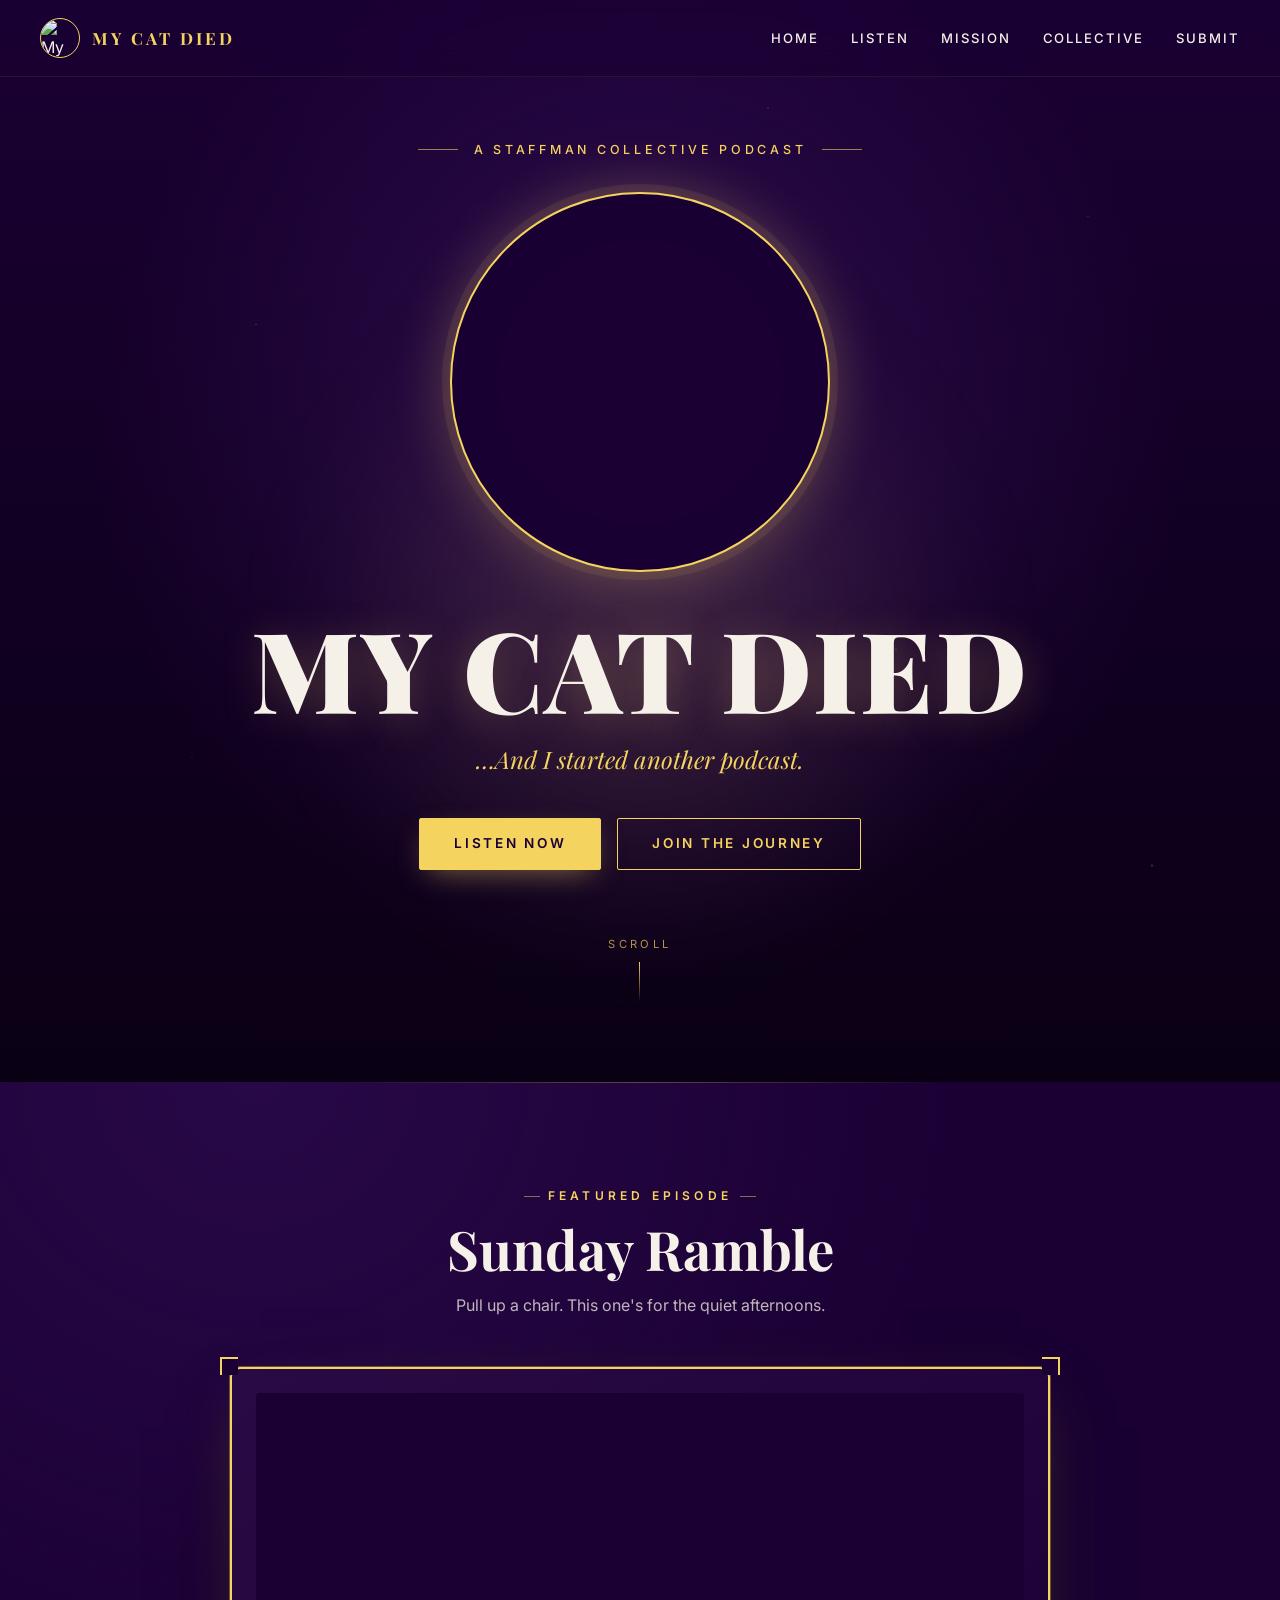
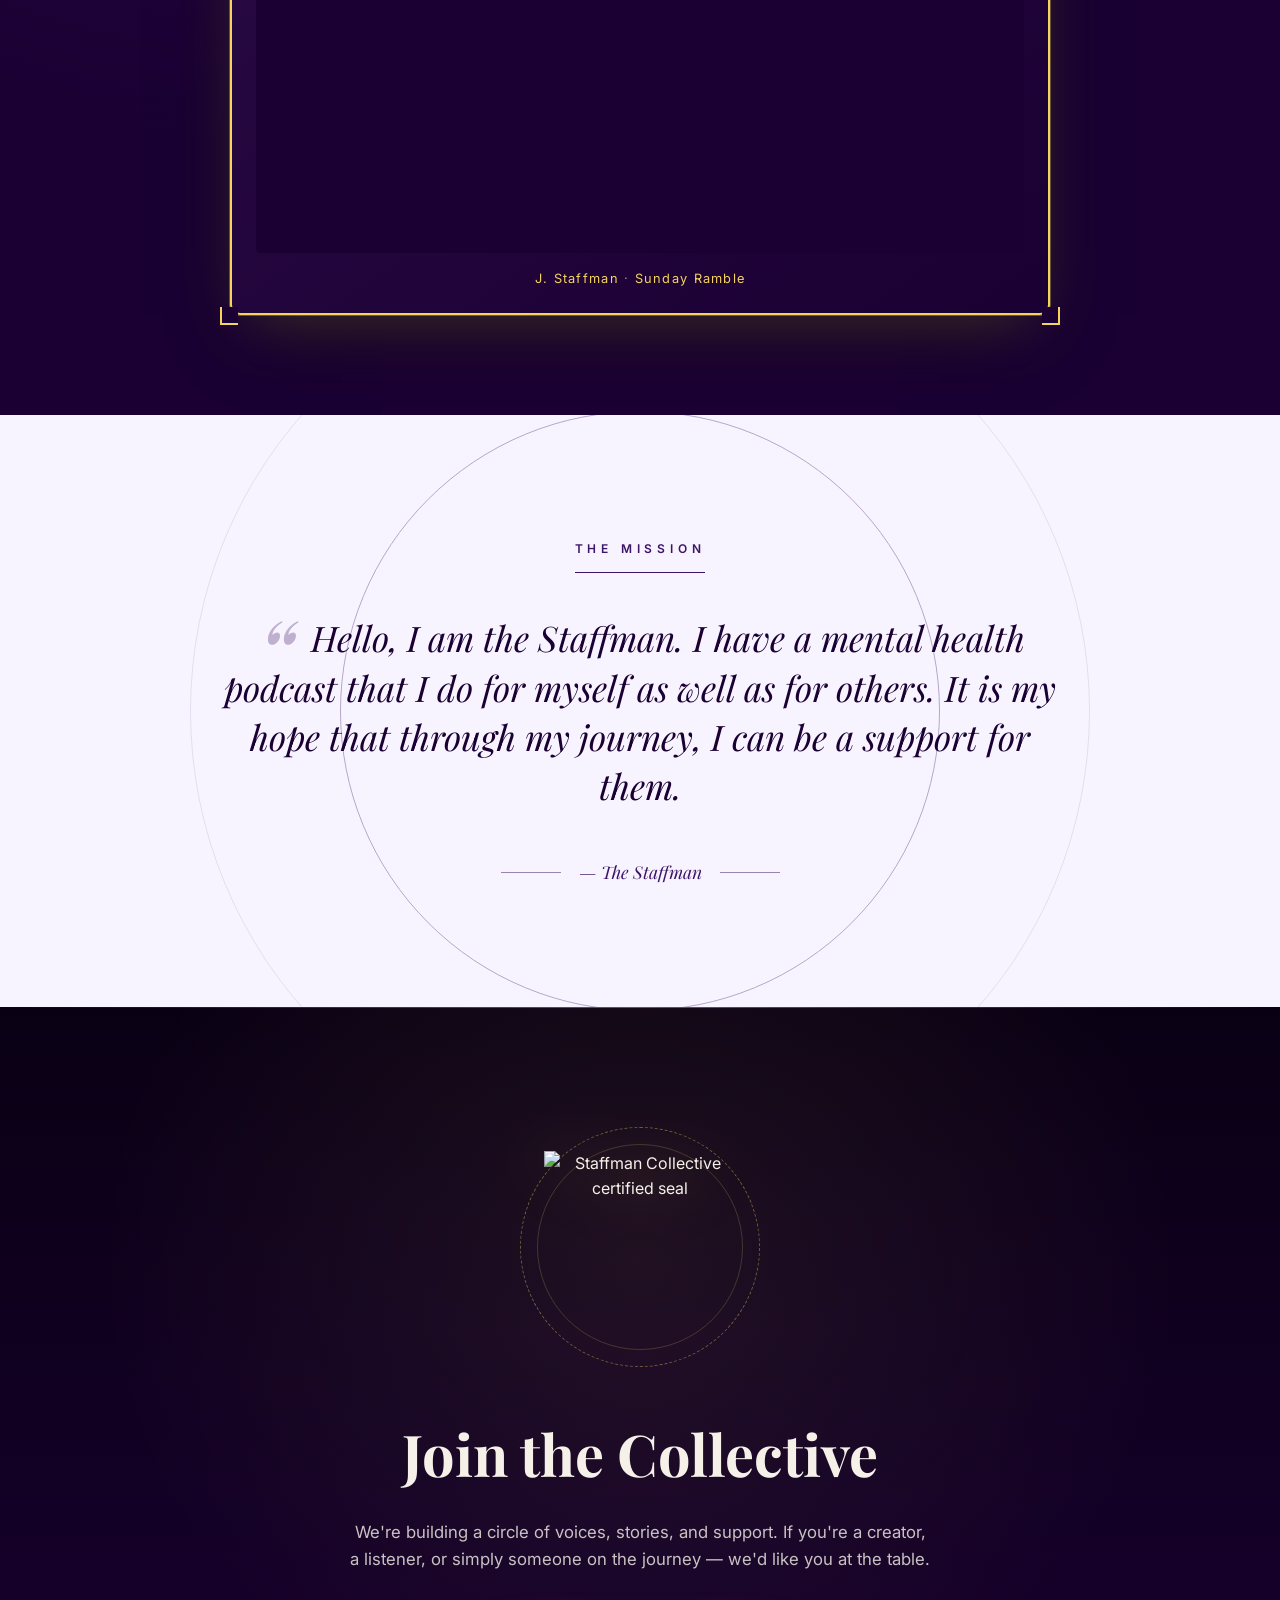
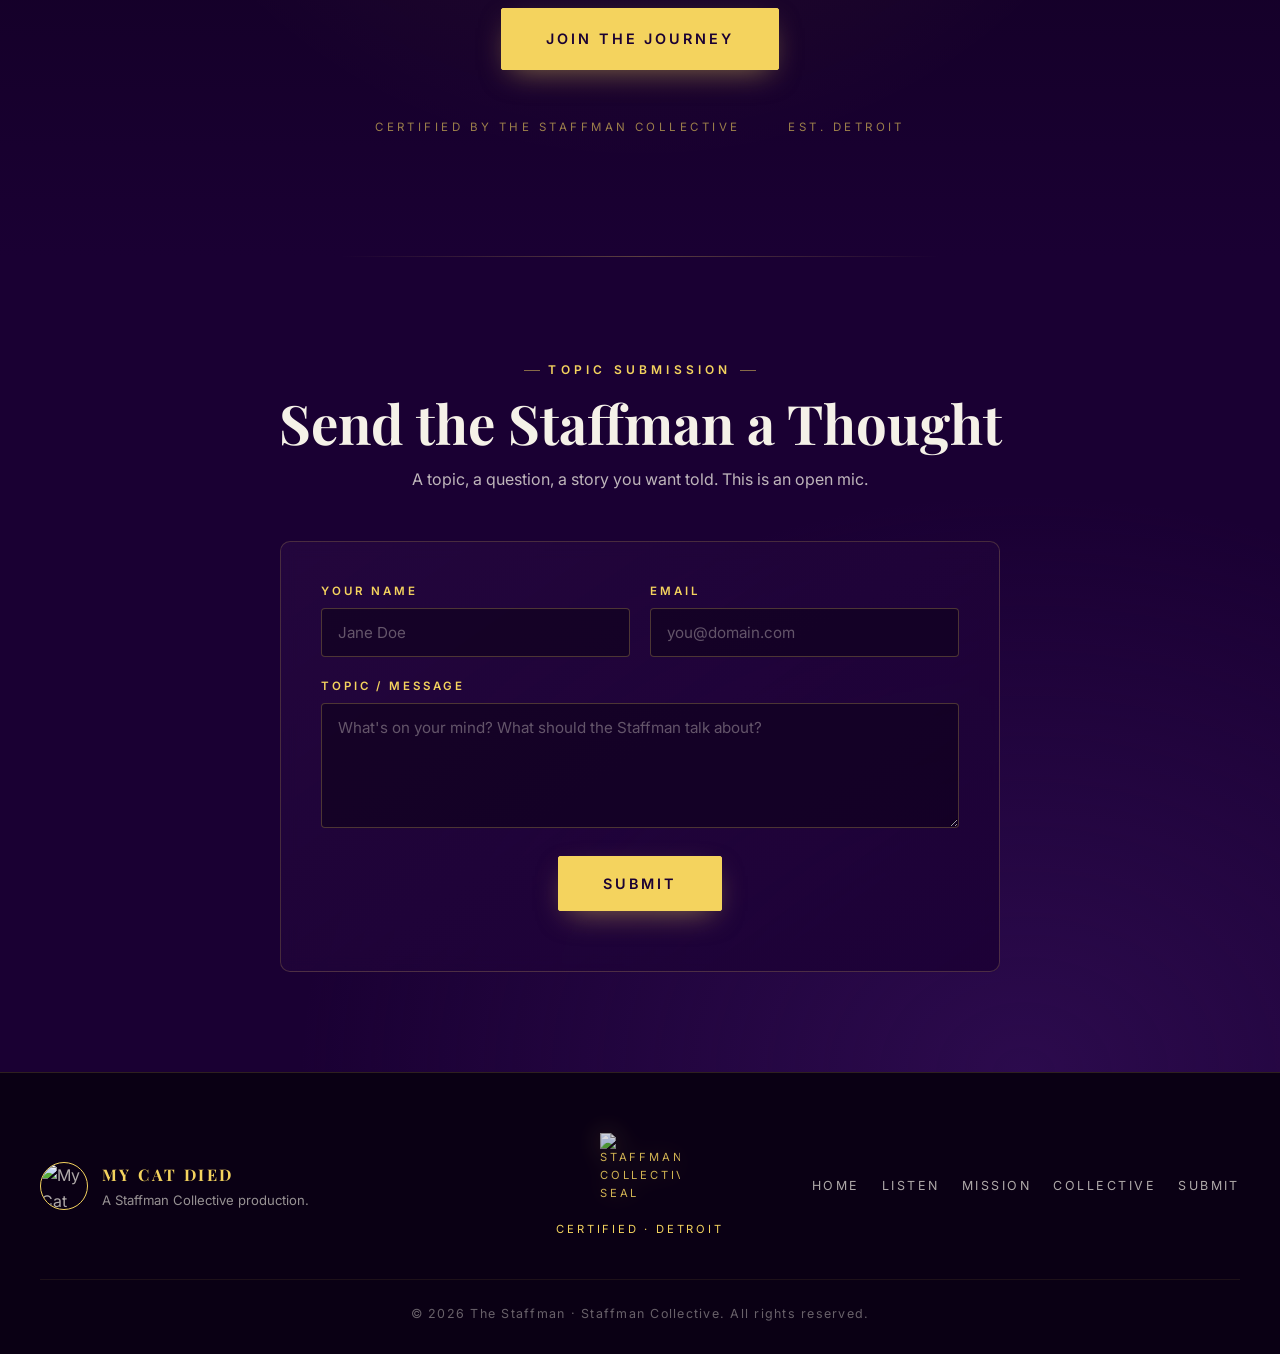
==== index.html @ d19ff245 "Add files via upload" ====
<!DOCTYPE html>
<html lang="en">
<head>
  <meta charset="UTF-8" />
  <meta name="viewport" content="width=device-width, initial-scale=1.0" />
  <meta name="theme-color" content="#1a0033" />

  <!-- Primary Meta -->
  <title>My Cat Died — A Staffman Collective Podcast</title>
  <meta name="description" content="Hello, I am the Staffman. My Cat Died is a mental health podcast — a support and a journey. Join the collective." />
  <meta name="author" content="The Staffman / Staffman Collective" />
  <meta name="keywords" content="My Cat Died, Staffman, Staffman Collective, mental health podcast, Detroit podcast, Sunday Ramble" />
  <meta name="robots" content="index, follow" />

  <!-- Open Graph -->
  <meta property="og:type" content="website" />
  <meta property="og:title" content="My Cat Died — A Staffman Collective Podcast" />
  <meta property="og:description" content="A mental health podcast by the Staffman. Urban Soul Recovery meets sci-fi grit." />
  <meta property="og:image" content="images/my-cat-died-logo.png" />
  <meta property="og:url" content="https://mycatdied.com" />

  <!-- Twitter -->
  <meta name="twitter:card" content="summary_large_image" />
  <meta name="twitter:title" content="My Cat Died — A Staffman Collective Podcast" />
  <meta name="twitter:description" content="Mental health, mic on, cat gone. Join the journey." />
  <meta name="twitter:image" content="images/my-cat-died-logo.png" />

  <!-- Favicons -->
  <link rel="icon" type="image/png" href="images/my-cat-died-logo.png" />
  <link rel="apple-touch-icon" href="images/my-cat-died-logo.png" />
  <link rel="shortcut icon" href="images/my-cat-died-logo.png" />

  <!-- Fonts -->
  <link rel="preconnect" href="https://fonts.googleapis.com" />
  <link rel="preconnect" href="https://fonts.gstatic.com" crossorigin />
  <link href="https://fonts.googleapis.com/css2?family=Playfair+Display:ital,wght@0,400;0,700;0,900;1,400&family=Inter:wght@300;400;500;600;700&display=swap" rel="stylesheet" />

  <!-- Stylesheet -->
  <link rel="stylesheet" href="style.css" />

  <!-- Schema.org -->
  <script type="application/ld+json">
  {
    "@context": "https://schema.org",
    "@type": "PodcastSeries",
    "name": "My Cat Died",
    "description": "A mental health podcast by the Staffman — a journey of recovery, reflection, and support.",
    "url": "https://mycatdied.com",
    "image": "images/my-cat-died-logo.png",
    "author": {
      "@type": "Person",
      "name": "The Staffman"
    },
    "publisher": {
      "@type": "Organization",
      "name": "Staffman Collective",
      "logo": {
        "@type": "ImageObject",
        "url": "images/staffman-collective-stamp.PNG"
      }
    },
    "inLanguage": "en-US",
    "genre": ["Mental Health", "Personal Journal", "Talk"]
  }
  </script>
</head>
<body>

  <!-- NAV -->
  <header class="nav" id="nav">
    <div class="nav-inner">
      <a href="#hero" class="nav-brand" aria-label="My Cat Died home">
        <img src="images/my-cat-died-logo.png" alt="My Cat Died logo" width="40" height="40" loading="lazy" />
        <span class="nav-brand-text">MY CAT DIED</span>
      </a>
      <nav class="nav-links" aria-label="Primary">
        <a href="#hero">Home</a>
        <a href="#listen">Listen</a>
        <a href="#mission">Mission</a>
        <a href="#collective">Collective</a>
        <a href="#contact">Submit</a>
      </nav>
      <button class="nav-toggle" id="navToggle" aria-label="Open menu" aria-expanded="false" aria-controls="mobileMenu">
        <span></span><span></span><span></span>
      </button>
    </div>
    <div class="mobile-menu" id="mobileMenu" aria-hidden="true">
      <a href="#hero">Home</a>
      <a href="#listen">Listen</a>
      <a href="#mission">Mission</a>
      <a href="#collective">Collective</a>
      <a href="#contact">Submit</a>
    </div>
  </header>

  <main>

    <!-- 1. HERO -->
    <section class="hero" id="hero">
      <div class="stars" aria-hidden="true"></div>
      <div class="hero-glow" aria-hidden="true"></div>

      <div class="hero-inner">
        <div class="hero-eyebrow">
          <span class="eyebrow-line"></span>
          <span>A Staffman Collective Podcast</span>
          <span class="eyebrow-line"></span>
        </div>

        <div class="hero-video-wrap">
          <div class="hero-video-frame">
            <video
              class="hero-video"
              src="images/my-cat-died-video.mp4"
              autoplay
              loop
              muted
              playsinline
              preload="metadata"
              aria-label="My Cat Died animated logo">
            </video>
            <div class="video-corners" aria-hidden="true">
              <span></span><span></span><span></span><span></span>
            </div>
          </div>
        </div>

        <h1 class="hero-title">MY CAT DIED</h1>
        <p class="hero-tagline">&hellip;And I started another podcast.</p>

        <div class="hero-ctas">
          <a href="#listen" class="btn btn-gold">Listen Now</a>
          <a href="#collective" class="btn btn-ghost">Join the Journey</a>
        </div>

        <div class="scroll-cue" aria-hidden="true">
          <span>Scroll</span>
          <span class="scroll-line"></span>
        </div>
      </div>
    </section>

    <!-- 2. FEATURED AUDIO -->
    <section class="listen" id="listen">
      <div class="section-head">
        <span class="section-kicker">Featured Episode</span>
        <h2 class="section-title">Sunday Ramble</h2>
        <p class="section-sub">Pull up a chair. This one's for the quiet afternoons.</p>
      </div>

      <div class="audio-frame">
        <div class="audio-corners" aria-hidden="true">
          <span></span><span></span><span></span><span></span>
        </div>
        <iframe
          class="sc-embed"
          title="Sunday Ramble by J. Staffman"
          loading="lazy"
          scrolling="no"
          frameborder="no"
          allow="autoplay"
          src="https://w.soundcloud.com/player/?url=https%3A//soundcloud.com/j-staffman/sunday-ramble&color=%23f4d35e&auto_play=false&hide_related=false&show_comments=true&show_user=true&show_reposts=false&show_teaser=true&visual=true">
        </iframe>
        <p class="sc-credit">
          <a href="https://soundcloud.com/j-staffman" target="_blank" rel="noopener">J. Staffman</a>
          &middot;
          <a href="https://soundcloud.com/j-staffman/sunday-ramble" target="_blank" rel="noopener">Sunday Ramble</a>
        </p>
      </div>
    </section>

    <!-- 3. THE MISSION -->
    <section class="mission" id="mission">
      <div class="mission-deco" aria-hidden="true">
        <div class="deco-ring"></div>
        <div class="deco-ring deco-ring-2"></div>
      </div>

      <div class="mission-inner">
        <span class="mission-kicker">The Mission</span>
        <blockquote class="mission-quote">
          <span class="quote-mark" aria-hidden="true">&ldquo;</span>
          Hello, I am the Staffman. I have a mental health podcast that I do for myself as well as for others. It is my hope that through my journey, I can be a support for them.
        </blockquote>
        <div class="mission-signature">
          <span class="sig-line"></span>
          <span class="sig-name">— The Staffman</span>
          <span class="sig-line"></span>
        </div>
      </div>
    </section>

    <!-- 4. COLLECTIVE CTA -->
    <section class="collective" id="collective">
      <div class="collective-inner">
        <div class="stamp-wrap">
          <div class="stamp-orbit" aria-hidden="true"></div>
          <img
            src="images/staffman-collective-stamp.PNG"
            alt="Staffman Collective certified seal"
            class="stamp-img"
            loading="lazy"
            width="240"
            height="240" />
        </div>

        <h2 class="collective-title">Join the Collective</h2>
        <p class="collective-text">
          We're building a circle of voices, stories, and support. If you're a creator, a listener, or simply someone on the journey — we'd like you at the table.
        </p>

        <a href="#contact" class="btn btn-gold btn-large">Join the Journey</a>

        <div class="collective-meta">
          <span>Certified by the Staffman Collective</span>
          <span>Est. Detroit</span>
        </div>
      </div>
    </section>

    <!-- 5. SUBMIT / CONTACT -->
    <section class="submit" id="contact">
      <div class="submit-head">
        <span class="section-kicker">Topic Submission</span>
        <h2 class="section-title">Send the Staffman a Thought</h2>
        <p class="section-sub">A topic, a question, a story you want told. This is an open mic.</p>
      </div>

      <form
        class="submit-form"
        action="https://formspree.io/f/mvzvblry"
        method="POST"
        novalidate>
        <div class="field">
          <label for="name">Your Name</label>
          <input type="text" id="name" name="name" placeholder="Jane Doe" required />
        </div>

        <div class="field">
          <label for="email">Email</label>
          <input type="email" id="email" name="email" placeholder="you@domain.com" required />
        </div>

        <div class="field field-full">
          <label for="topic">Topic / Message</label>
          <textarea id="topic" name="topic" rows="5" placeholder="What's on your mind? What should the Staffman talk about?" required></textarea>
        </div>

        <input type="hidden" name="_subject" value="New topic submission — My Cat Died" />

        <div class="field field-full form-actions">
          <button type="submit" class="btn btn-gold btn-large">Submit</button>
          <span class="form-note" id="formNote" aria-live="polite"></span>
        </div>
      </form>
    </section>
  </main>

  <!-- FOOTER -->
  <footer class="footer">
    <div class="footer-inner">
      <div class="footer-brand">
        <img src="images/my-cat-died-logo.png" alt="My Cat Died" loading="lazy" width="48" height="48" />
        <div>
          <p class="footer-title">MY CAT DIED</p>
          <p class="footer-sub">A Staffman Collective production.</p>
        </div>
      </div>

      <div class="footer-stamp">
        <img src="images/staffman-collective-stamp.PNG" alt="Staffman Collective seal" loading="lazy" width="80" height="80" />
        <span>Certified &middot; Detroit</span>
      </div>

      <div class="footer-links">
        <a href="#hero">Home</a>
        <a href="#listen">Listen</a>
        <a href="#mission">Mission</a>
        <a href="#collective">Collective</a>
        <a href="#contact">Submit</a>
      </div>
    </div>
    <p class="footer-copy">&copy; <span id="year"></span> The Staffman &middot; Staffman Collective. All rights reserved.</p>
  </footer>

  <script src="script.js" defer></script>
</body>
</html>
---- style.css ----
/* =========================================================
   MY CAT DIED — A Staffman Collective Podcast
   Single external stylesheet
   Aesthetic: Urban Soul Recovery × Star Wars sci-fi × Art Deco
   ========================================================= */

/* -------- Tokens -------- */
:root {
  --purple-deep:   #1a0033;
  --purple-mid:    #2a0a44;
  --purple-light:  #3d1566;
  --lavender:      #f8f4ff;
  --lavender-ink:  #1a0033;
  --gold:          #f4d35e;
  --gold-warm:     #e0b93a;
  --cream:         #f5f1e8;
  --black:         #0a0014;
  --white:         #ffffff;

  --font-display:  'Playfair Display', Georgia, serif;
  --font-body:     'Inter', -apple-system, BlinkMacSystemFont, 'Segoe UI', sans-serif;

  --radius-sm: 4px;
  --radius-md: 10px;
  --radius-lg: 18px;

  --shadow-gold: 0 0 0 1px rgba(244,211,94,0.35), 0 20px 60px -20px rgba(244,211,94,0.25);
  --shadow-deep: 0 30px 80px -30px rgba(0,0,0,0.8);

  --max-w: 1200px;
}

/* -------- Reset -------- */
*, *::before, *::after { box-sizing: border-box; }
html { scroll-behavior: smooth; -webkit-text-size-adjust: 100%; }
body {
  margin: 0;
  font-family: var(--font-body);
  color: var(--cream);
  background: var(--purple-deep);
  line-height: 1.6;
  font-weight: 400;
  overflow-x: hidden;
  min-height: 100vh;
}
img, video, iframe { max-width: 100%; display: block; }
a { color: inherit; text-decoration: none; }
button { font-family: inherit; cursor: pointer; }
input, textarea, button { font-family: inherit; }

/* -------- Navigation -------- */
.nav {
  position: fixed;
  top: 0; left: 0; right: 0;
  z-index: 100;
  padding: 18px 32px;
  background: rgba(26, 0, 51, 0.6);
  backdrop-filter: blur(14px);
  -webkit-backdrop-filter: blur(14px);
  border-bottom: 1px solid rgba(244,211,94,0.08);
  transition: background 0.3s ease, padding 0.3s ease;
}
.nav.scrolled {
  background: rgba(26, 0, 51, 0.92);
  padding: 12px 32px;
  border-bottom-color: rgba(244,211,94,0.2);
}
.nav-inner {
  max-width: var(--max-w);
  margin: 0 auto;
  display: flex;
  justify-content: space-between;
  align-items: center;
  gap: 24px;
}
.nav-brand {
  display: flex;
  align-items: center;
  gap: 12px;
}
.nav-brand img {
  width: 40px; height: 40px;
  border-radius: 50%;
  border: 1.5px solid var(--gold);
  object-fit: cover;
}
.nav-brand-text {
  font-family: var(--font-display);
  font-weight: 700;
  font-size: 1.05rem;
  letter-spacing: 0.18em;
  color: var(--gold);
}
.nav-links {
  display: flex;
  gap: 32px;
}
.nav-links a {
  font-size: 0.82rem;
  font-weight: 500;
  letter-spacing: 0.15em;
  text-transform: uppercase;
  color: var(--cream);
  position: relative;
  padding: 4px 0;
  transition: color 0.25s ease;
}
.nav-links a::after {
  content: "";
  position: absolute;
  bottom: -2px; left: 0;
  width: 0; height: 1px;
  background: var(--gold);
  transition: width 0.3s ease;
}
.nav-links a:hover { color: var(--gold); }
.nav-links a:hover::after { width: 100%; }

.nav-toggle {
  display: none;
  background: transparent;
  border: 1px solid rgba(244,211,94,0.4);
  border-radius: var(--radius-sm);
  padding: 10px;
  width: 44px; height: 44px;
  flex-direction: column;
  justify-content: space-between;
}
.nav-toggle span {
  display: block;
  height: 2px;
  background: var(--gold);
  transition: transform 0.3s ease, opacity 0.3s ease;
}
.nav-toggle.open span:nth-child(1) { transform: translateY(9px) rotate(45deg); }
.nav-toggle.open span:nth-child(2) { opacity: 0; }
.nav-toggle.open span:nth-child(3) { transform: translateY(-9px) rotate(-45deg); }

.mobile-menu {
  display: none;
  flex-direction: column;
  gap: 0;
  background: var(--purple-mid);
  border-top: 1px solid rgba(244,211,94,0.2);
  max-height: 0;
  overflow: hidden;
  transition: max-height 0.4s ease;
}
.mobile-menu.open { max-height: 400px; }
.mobile-menu a {
  padding: 18px 32px;
  border-bottom: 1px solid rgba(244,211,94,0.08);
  font-size: 0.9rem;
  letter-spacing: 0.15em;
  text-transform: uppercase;
  color: var(--cream);
}
.mobile-menu a:last-child { border-bottom: none; }
.mobile-menu a:hover { color: var(--gold); background: rgba(244,211,94,0.05); }

/* -------- Buttons -------- */
.btn {
  display: inline-block;
  padding: 14px 34px;
  font-size: 0.85rem;
  letter-spacing: 0.2em;
  text-transform: uppercase;
  font-weight: 600;
  border-radius: 2px;
  border: 1.5px solid transparent;
  transition: transform 0.25s ease, box-shadow 0.25s ease, background 0.25s ease, color 0.25s ease;
  position: relative;
  white-space: nowrap;
}
.btn-large { padding: 18px 44px; font-size: 0.9rem; }
.btn-gold {
  background: var(--gold);
  color: var(--purple-deep);
  border-color: var(--gold);
  box-shadow: 0 10px 30px -10px rgba(244,211,94,0.5);
}
.btn-gold:hover {
  background: var(--gold-warm);
  transform: translateY(-2px);
  box-shadow: 0 16px 40px -12px rgba(244,211,94,0.7);
}
.btn-ghost {
  background: transparent;
  color: var(--gold);
  border-color: var(--gold);
}
.btn-ghost:hover {
  background: rgba(244,211,94,0.1);
  transform: translateY(-2px);
}

/* -------- Hero -------- */
.hero {
  position: relative;
  min-height: 100vh;
  padding: 140px 24px 80px;
  display: flex;
  align-items: center;
  justify-content: center;
  text-align: center;
  overflow: hidden;
  background:
    radial-gradient(ellipse at 50% 40%, rgba(61,21,102,0.6), transparent 60%),
    linear-gradient(180deg, var(--purple-deep) 0%, var(--black) 100%);
}
.stars {
  position: absolute; inset: 0;
  background-image:
    radial-gradient(1px 1px at 20% 30%, rgba(244,211,94,0.6), transparent),
    radial-gradient(1px 1px at 70% 60%, rgba(255,255,255,0.4), transparent),
    radial-gradient(1.5px 1.5px at 40% 80%, rgba(244,211,94,0.4), transparent),
    radial-gradient(1px 1px at 85% 20%, rgba(255,255,255,0.3), transparent),
    radial-gradient(1px 1px at 15% 70%, rgba(244,211,94,0.3), transparent),
    radial-gradient(1px 1px at 60% 10%, rgba(255,255,255,0.5), transparent),
    radial-gradient(1.5px 1.5px at 90% 80%, rgba(244,211,94,0.5), transparent);
  background-size: 100% 100%;
  opacity: 0.7;
  animation: twinkle 8s ease-in-out infinite;
  pointer-events: none;
}
@keyframes twinkle {
  0%, 100% { opacity: 0.5; }
  50% { opacity: 0.9; }
}
.hero-glow {
  position: absolute;
  top: 20%; left: 50%;
  transform: translateX(-50%);
  width: 800px; height: 800px;
  max-width: 90vw;
  background: radial-gradient(circle, rgba(244,211,94,0.15), transparent 60%);
  filter: blur(60px);
  pointer-events: none;
  animation: pulse 6s ease-in-out infinite;
}
@keyframes pulse {
  0%, 100% { opacity: 0.6; transform: translateX(-50%) scale(1); }
  50% { opacity: 1; transform: translateX(-50%) scale(1.08); }
}

.hero-inner {
  position: relative;
  z-index: 2;
  max-width: 900px;
  width: 100%;
  animation: fadeUp 1.2s ease-out;
}
@keyframes fadeUp {
  from { opacity: 0; transform: translateY(24px); }
  to { opacity: 1; transform: translateY(0); }
}

.hero-eyebrow {
  display: flex;
  align-items: center;
  justify-content: center;
  gap: 16px;
  margin-bottom: 32px;
  font-size: 0.78rem;
  letter-spacing: 0.3em;
  text-transform: uppercase;
  color: var(--gold);
  font-weight: 500;
}
.eyebrow-line {
  display: inline-block;
  width: 40px;
  height: 1px;
  background: var(--gold);
  opacity: 0.6;
}

.hero-video-wrap {
  margin: 0 auto 40px;
  max-width: 420px;
  width: 100%;
  padding: 0 20px;
}
.hero-video-frame {
  position: relative;
  aspect-ratio: 1 / 1;
  border-radius: 50%;
  overflow: hidden;
  border: 2px solid var(--gold);
  box-shadow:
    0 0 0 8px rgba(244,211,94,0.08),
    0 0 60px rgba(244,211,94,0.3),
    inset 0 0 40px rgba(26,0,51,0.4);
  background: var(--purple-deep);
}
.hero-video {
  width: 100%;
  height: 100%;
  object-fit: cover;
}
.video-corners {
  position: absolute; inset: -16px;
  pointer-events: none;
}
.video-corners span {
  position: absolute;
  width: 24px; height: 24px;
  border: 2px solid var(--gold);
}
.video-corners span:nth-child(1) { top: 0; left: 0; border-right: none; border-bottom: none; }
.video-corners span:nth-child(2) { top: 0; right: 0; border-left: none; border-bottom: none; }
.video-corners span:nth-child(3) { bottom: 0; left: 0; border-right: none; border-top: none; }
.video-corners span:nth-child(4) { bottom: 0; right: 0; border-left: none; border-top: none; }

.hero-title {
  font-family: var(--font-display);
  font-weight: 900;
  font-size: clamp(3rem, 10vw, 7rem);
  letter-spacing: 0.02em;
  line-height: 1;
  margin: 0 0 16px;
  color: var(--cream);
  text-shadow: 0 4px 40px rgba(244,211,94,0.25);
}
.hero-tagline {
  font-family: var(--font-display);
  font-style: italic;
  font-size: clamp(1.1rem, 2.5vw, 1.5rem);
  color: var(--gold);
  margin: 0 0 40px;
  font-weight: 400;
}

.hero-ctas {
  display: flex;
  gap: 16px;
  justify-content: center;
  flex-wrap: wrap;
  margin-bottom: 60px;
}

.scroll-cue {
  display: inline-flex;
  flex-direction: column;
  align-items: center;
  gap: 8px;
  font-size: 0.7rem;
  letter-spacing: 0.3em;
  text-transform: uppercase;
  color: rgba(244,211,94,0.7);
}
.scroll-line {
  width: 1px;
  height: 40px;
  background: linear-gradient(180deg, var(--gold), transparent);
  animation: scrollPulse 2s ease-in-out infinite;
}
@keyframes scrollPulse {
  0%, 100% { opacity: 0.4; transform: scaleY(0.8); }
  50% { opacity: 1; transform: scaleY(1); }
}

/* -------- Section Heads -------- */
.section-head {
  text-align: center;
  margin-bottom: 48px;
}
.section-kicker {
  display: inline-block;
  font-size: 0.75rem;
  letter-spacing: 0.35em;
  text-transform: uppercase;
  color: var(--gold);
  font-weight: 600;
  margin-bottom: 14px;
  position: relative;
  padding: 0 24px;
}
.section-kicker::before,
.section-kicker::after {
  content: "";
  position: absolute;
  top: 50%;
  width: 16px;
  height: 1px;
  background: var(--gold);
  opacity: 0.5;
}
.section-kicker::before { left: 0; }
.section-kicker::after { right: 0; }
.section-title {
  font-family: var(--font-display);
  font-weight: 700;
  font-size: clamp(2rem, 5vw, 3.4rem);
  line-height: 1.1;
  margin: 0 0 14px;
  color: var(--cream);
}
.section-sub {
  font-size: 1rem;
  color: rgba(245,241,232,0.75);
  max-width: 540px;
  margin: 0 auto;
}

/* -------- Listen -------- */
.listen {
  padding: 100px 24px;
  background:
    radial-gradient(ellipse at 20% 0%, rgba(61,21,102,0.4), transparent 50%),
    var(--purple-deep);
  position: relative;
}
.listen::before {
  content: "";
  position: absolute;
  top: 0; left: 50%;
  transform: translateX(-50%);
  width: 60%;
  max-width: 600px;
  height: 1px;
  background: linear-gradient(90deg, transparent, var(--gold), transparent);
  opacity: 0.3;
}
.audio-frame {
  max-width: 820px;
  margin: 0 auto;
  position: relative;
  padding: 24px;
  background: linear-gradient(145deg, var(--purple-mid), var(--purple-deep));
  border: 2px solid var(--gold);
  border-radius: var(--radius-md);
  box-shadow: var(--shadow-gold), var(--shadow-deep);
}
.audio-corners {
  position: absolute; inset: -10px;
  pointer-events: none;
}
.audio-corners span {
  position: absolute;
  width: 18px; height: 18px;
  border: 2px solid var(--gold);
  background: var(--purple-deep);
}
.audio-corners span:nth-child(1) { top: -2px; left: -2px; border-right: none; border-bottom: none; }
.audio-corners span:nth-child(2) { top: -2px; right: -2px; border-left: none; border-bottom: none; }
.audio-corners span:nth-child(3) { bottom: -2px; left: -2px; border-right: none; border-top: none; }
.audio-corners span:nth-child(4) { bottom: -2px; right: -2px; border-left: none; border-top: none; }

.sc-embed {
  width: 100%;
  height: 460px;
  border: 0;
  border-radius: var(--radius-sm);
  background: var(--purple-deep);
}
.sc-credit {
  margin: 16px 0 0;
  font-size: 0.8rem;
  color: rgba(245,241,232,0.6);
  text-align: center;
  letter-spacing: 0.1em;
}
.sc-credit a {
  color: var(--gold);
  border-bottom: 1px solid transparent;
  transition: border-color 0.2s ease;
}
.sc-credit a:hover { border-bottom-color: var(--gold); }

/* -------- Mission (lavender break) -------- */
.mission {
  padding: 120px 24px;
  background: var(--lavender);
  color: var(--lavender-ink);
  position: relative;
  overflow: hidden;
}
.mission-deco {
  position: absolute;
  top: 50%; left: 50%;
  transform: translate(-50%, -50%);
  pointer-events: none;
  opacity: 0.35;
}
.deco-ring {
  width: 600px; height: 600px;
  border: 1px solid var(--purple-light);
  border-radius: 50%;
  position: absolute;
  top: 50%; left: 50%;
  transform: translate(-50%, -50%);
}
.deco-ring-2 {
  width: 900px; height: 900px;
  border-color: rgba(61,21,102,0.3);
}
.mission-inner {
  position: relative;
  max-width: 860px;
  margin: 0 auto;
  text-align: center;
}
.mission-kicker {
  display: inline-block;
  font-size: 0.75rem;
  letter-spacing: 0.4em;
  text-transform: uppercase;
  color: var(--purple-light);
  font-weight: 600;
  margin-bottom: 40px;
  padding-bottom: 14px;
  border-bottom: 1px solid var(--purple-light);
}
.mission-quote {
  font-family: var(--font-display);
  font-weight: 400;
  font-size: clamp(1.4rem, 3.2vw, 2.2rem);
  line-height: 1.4;
  margin: 0 0 48px;
  color: var(--purple-deep);
  position: relative;
  font-style: italic;
}
.quote-mark {
  font-family: var(--font-display);
  font-size: 6rem;
  line-height: 0;
  color: var(--purple-light);
  opacity: 0.3;
  vertical-align: -0.4em;
  margin-right: 8px;
}
.mission-signature {
  display: flex;
  align-items: center;
  justify-content: center;
  gap: 18px;
  font-family: var(--font-display);
  font-style: italic;
  font-size: 1.1rem;
  color: var(--purple-light);
}
.sig-line {
  width: 60px;
  height: 1px;
  background: var(--purple-light);
  opacity: 0.5;
}

/* -------- Collective -------- */
.collective {
  padding: 120px 24px;
  background:
    radial-gradient(ellipse at 50% 30%, rgba(244,211,94,0.08), transparent 60%),
    linear-gradient(180deg, var(--black), var(--purple-deep));
  text-align: center;
  position: relative;
  overflow: hidden;
}
.collective::before {
  content: "";
  position: absolute;
  top: 0; left: 0; right: 0;
  height: 1px;
  background: linear-gradient(90deg, transparent, var(--gold), transparent);
  opacity: 0.4;
}
.collective-inner {
  max-width: 720px;
  margin: 0 auto;
  position: relative;
}
.stamp-wrap {
  position: relative;
  width: 240px;
  height: 240px;
  margin: 0 auto 40px;
  display: flex;
  align-items: center;
  justify-content: center;
}
.stamp-orbit {
  position: absolute;
  inset: 0;
  border: 1px dashed rgba(244,211,94,0.4);
  border-radius: 50%;
  animation: spin 30s linear infinite;
}
.stamp-orbit::before {
  content: "";
  position: absolute;
  inset: 16px;
  border: 1px solid rgba(244,211,94,0.2);
  border-radius: 50%;
}
@keyframes spin {
  from { transform: rotate(0deg); }
  to { transform: rotate(360deg); }
}
.stamp-img {
  width: 80%;
  height: 80%;
  object-fit: contain;
  filter: drop-shadow(0 0 30px rgba(244,211,94,0.4));
  animation: stampPulse 4s ease-in-out infinite;
}
@keyframes stampPulse {
  0%, 100% { transform: scale(1); }
  50% { transform: scale(1.04); }
}
.collective-title {
  font-family: var(--font-display);
  font-weight: 700;
  font-size: clamp(2.2rem, 5vw, 3.6rem);
  margin: 0 0 20px;
  color: var(--cream);
}
.collective-text {
  font-size: 1.05rem;
  color: rgba(245,241,232,0.8);
  margin: 0 0 36px;
  max-width: 580px;
  margin-left: auto; margin-right: auto;
  margin-bottom: 36px;
}
.collective-meta {
  margin-top: 48px;
  display: flex;
  justify-content: center;
  gap: 32px;
  font-size: 0.72rem;
  letter-spacing: 0.3em;
  text-transform: uppercase;
  color: rgba(244,211,94,0.6);
  flex-wrap: wrap;
}
.collective-meta span {
  position: relative;
  padding: 0 8px;
}

/* -------- Submit / Contact -------- */
.submit {
  padding: 100px 24px;
  background:
    radial-gradient(ellipse at 80% 100%, rgba(61,21,102,0.5), transparent 50%),
    var(--purple-deep);
  position: relative;
}
.submit::before {
  content: "";
  position: absolute;
  top: 0; left: 50%;
  transform: translateX(-50%);
  width: 60%; max-width: 600px;
  height: 1px;
  background: linear-gradient(90deg, transparent, var(--gold), transparent);
  opacity: 0.3;
}
.submit-head {
  text-align: center;
  margin-bottom: 48px;
}
.submit-form {
  max-width: 720px;
  margin: 0 auto;
  display: grid;
  grid-template-columns: 1fr 1fr;
  gap: 20px;
  padding: 40px;
  background: linear-gradient(145deg, rgba(42,10,68,0.6), rgba(26,0,51,0.8));
  border: 1px solid rgba(244,211,94,0.2);
  border-radius: var(--radius-md);
  backdrop-filter: blur(8px);
  -webkit-backdrop-filter: blur(8px);
}
.field { display: flex; flex-direction: column; gap: 8px; }
.field-full { grid-column: 1 / -1; }
.field label {
  font-size: 0.72rem;
  letter-spacing: 0.25em;
  text-transform: uppercase;
  color: var(--gold);
  font-weight: 600;
}
.field input,
.field textarea {
  background: rgba(10,0,20,0.5);
  border: 1px solid rgba(244,211,94,0.25);
  border-radius: var(--radius-sm);
  padding: 14px 16px;
  color: var(--cream);
  font-size: 0.95rem;
  transition: border-color 0.25s ease, background 0.25s ease;
  resize: vertical;
}
.field input::placeholder,
.field textarea::placeholder {
  color: rgba(245,241,232,0.35);
}
.field input:focus,
.field textarea:focus {
  outline: none;
  border-color: var(--gold);
  background: rgba(10,0,20,0.75);
  box-shadow: 0 0 0 3px rgba(244,211,94,0.12);
}
.form-actions {
  display: flex;
  align-items: center;
  gap: 20px;
  flex-wrap: wrap;
  justify-content: center;
  margin-top: 8px;
}
.form-note {
  font-size: 0.85rem;
  color: var(--gold);
  font-style: italic;
}
.form-note.error { color: #ff8a8a; }

/* -------- Footer -------- */
.footer {
  background: var(--black);
  padding: 60px 24px 30px;
  border-top: 1px solid rgba(244,211,94,0.15);
  color: rgba(245,241,232,0.7);
}
.footer-inner {
  max-width: var(--max-w);
  margin: 0 auto;
  display: grid;
  grid-template-columns: 1fr auto 1fr;
  gap: 40px;
  align-items: center;
  padding-bottom: 40px;
  border-bottom: 1px solid rgba(244,211,94,0.08);
}
.footer-brand {
  display: flex;
  align-items: center;
  gap: 14px;
}
.footer-brand img {
  width: 48px; height: 48px;
  border-radius: 50%;
  border: 1.5px solid var(--gold);
}
.footer-title {
  font-family: var(--font-display);
  font-weight: 700;
  font-size: 1rem;
  letter-spacing: 0.15em;
  color: var(--gold);
  margin: 0;
}
.footer-sub {
  margin: 2px 0 0;
  font-size: 0.82rem;
  color: rgba(245,241,232,0.6);
}
.footer-stamp {
  display: flex;
  flex-direction: column;
  align-items: center;
  gap: 8px;
  font-size: 0.7rem;
  letter-spacing: 0.25em;
  text-transform: uppercase;
  color: var(--gold);
}
.footer-stamp img {
  width: 80px; height: 80px;
  object-fit: contain;
  opacity: 0.85;
  filter: drop-shadow(0 0 12px rgba(244,211,94,0.25));
}
.footer-links {
  display: flex;
  justify-content: flex-end;
  flex-wrap: wrap;
  gap: 22px;
}
.footer-links a {
  font-size: 0.78rem;
  letter-spacing: 0.2em;
  text-transform: uppercase;
  color: rgba(245,241,232,0.7);
  transition: color 0.25s ease;
}
.footer-links a:hover { color: var(--gold); }
.footer-copy {
  max-width: var(--max-w);
  margin: 24px auto 0;
  text-align: center;
  font-size: 0.78rem;
  letter-spacing: 0.1em;
  color: rgba(245,241,232,0.4);
}

/* =========================================================
   RESPONSIVE — tested tiers:
   >1060px | 769–1060 | ≤1024 | ≤768 | ≤480
   ========================================================= */

/* Small desktop / large tablet */
@media (max-width: 1060px) {
  .nav { padding: 16px 24px; }
  .nav-inner { gap: 16px; }
  .nav-links { gap: 22px; }
}

/* iPad / tablet */
@media (max-width: 1024px) {
  .hero { padding: 130px 20px 70px; }
  .hero-video-wrap { max-width: 360px; }
  .listen, .submit { padding: 90px 20px; }
  .mission, .collective { padding: 100px 20px; }
  .audio-frame { padding: 20px; }
  .sc-embed { height: 420px; }
  .deco-ring { width: 500px; height: 500px; }
  .deco-ring-2 { width: 750px; height: 750px; }
  .footer-inner { grid-template-columns: 1fr 1fr; }
  .footer-stamp { grid-column: 1 / -1; grid-row: 2; }
  .footer-links { justify-content: flex-end; }
}

/* iPad mini / large phone */
@media (max-width: 768px) {
  .nav { padding: 14px 20px; }
  .nav-links { display: none; }
  .nav-toggle { display: flex; }
  .mobile-menu { display: flex; }

  .hero { padding: 120px 18px 60px; }
  .hero-eyebrow { gap: 10px; font-size: 0.68rem; letter-spacing: 0.25em; margin-bottom: 24px; }
  .eyebrow-line { width: 24px; }
  .hero-video-wrap { max-width: 300px; margin-bottom: 32px; }
  .video-corners { inset: -10px; }
  .video-corners span { width: 18px; height: 18px; }
  .hero-ctas { gap: 12px; margin-bottom: 40px; }
  .btn { padding: 13px 26px; font-size: 0.78rem; }
  .btn-large { padding: 15px 32px; font-size: 0.82rem; }

  .listen, .submit { padding: 70px 18px; }
  .mission, .collective { padding: 80px 18px; }
  .sc-embed { height: 360px; }
  .audio-frame { padding: 16px; }

  .deco-ring { width: 380px; height: 380px; }
  .deco-ring-2 { width: 560px; height: 560px; }

  .submit-form {
    grid-template-columns: 1fr;
    padding: 28px 22px;
    gap: 16px;
  }
  .form-actions { flex-direction: column; gap: 14px; }
  .form-actions .btn { width: 100%; }

  .footer-inner {
    grid-template-columns: 1fr;
    text-align: center;
    gap: 28px;
    padding-bottom: 28px;
  }
  .footer-brand { justify-content: center; }
  .footer-stamp { grid-column: auto; grid-row: auto; }
  .footer-links { justify-content: center; gap: 16px; }

  .stamp-wrap { width: 200px; height: 200px; }
}

/* Small phone */
@media (max-width: 480px) {
  .nav { padding: 12px 16px; }
  .nav-brand-text { font-size: 0.9rem; letter-spacing: 0.14em; }
  .nav-brand img { width: 36px; height: 36px; }

  .hero { padding: 110px 14px 50px; min-height: 95vh; }
  .hero-video-wrap { max-width: 240px; padding: 0 10px; }
  .video-corners { inset: -8px; }
  .video-corners span { width: 14px; height: 14px; }

  .hero-ctas { flex-direction: column; width: 100%; align-items: stretch; }
  .hero-ctas .btn { width: 100%; text-align: center; }

  .listen, .submit { padding: 60px 14px; }
  .mission, .collective { padding: 70px 14px; }

  .audio-frame { padding: 12px; }
  .sc-embed { height: 320px; }
  .audio-corners span { width: 14px; height: 14px; }

  .section-kicker { font-size: 0.68rem; padding: 0 18px; }
  .section-kicker::before, .section-kicker::after { width: 10px; }

  .deco-ring { width: 280px; height: 280px; }
  .deco-ring-2 { width: 420px; height: 420px; }
  .quote-mark { font-size: 4rem; }

  .stamp-wrap { width: 170px; height: 170px; margin-bottom: 30px; }
  .collective-meta { gap: 16px; font-size: 0.65rem; letter-spacing: 0.2em; }

  .submit-form { padding: 22px 16px; }
  .field input, .field textarea { padding: 12px 14px; font-size: 0.9rem; }

  .footer { padding: 48px 16px 24px; }
  .footer-links { gap: 14px; }
  .footer-links a { font-size: 0.72rem; }
}

/* Accessibility — reduced motion */
@media (prefers-reduced-motion: reduce) {
  *, *::before, *::after {
    animation-duration: 0.01ms !important;
    animation-iteration-count: 1 !important;
    transition-duration: 0.01ms !important;
    scroll-behavior: auto !important;
  }
}
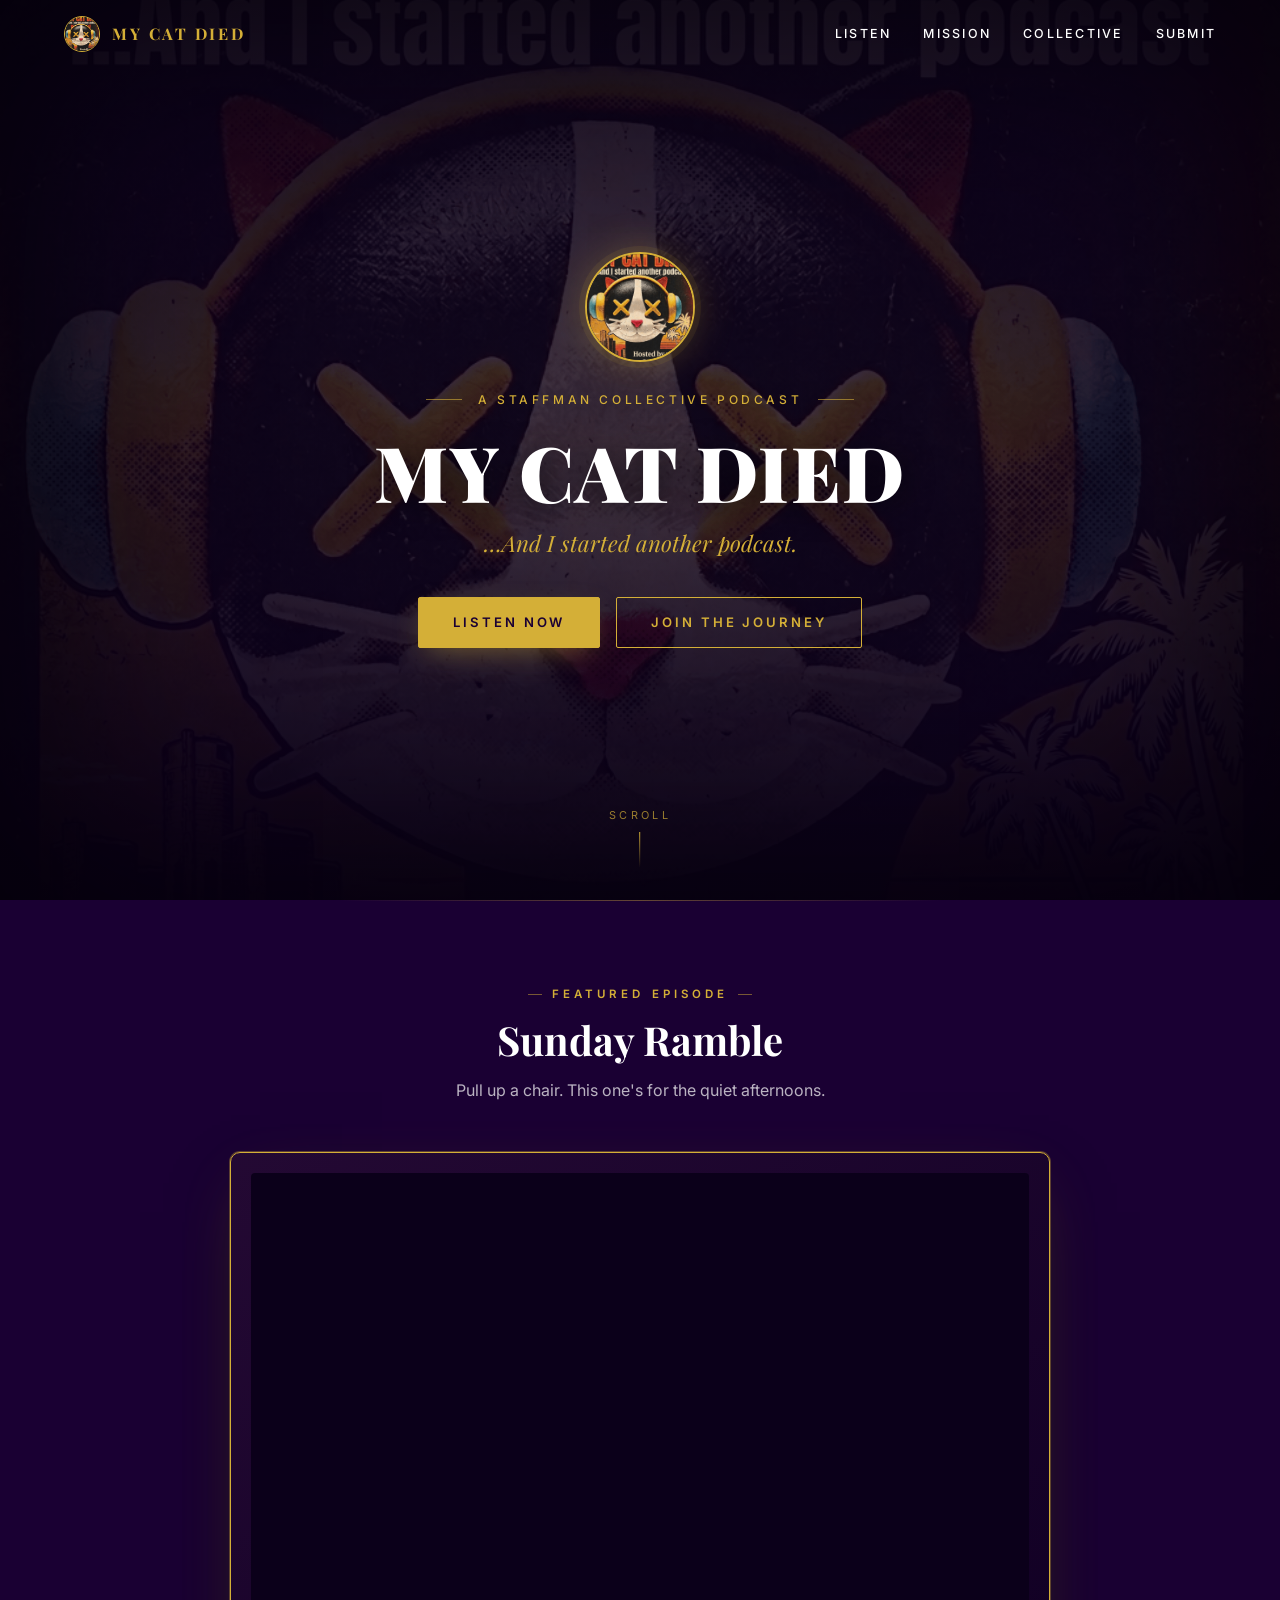
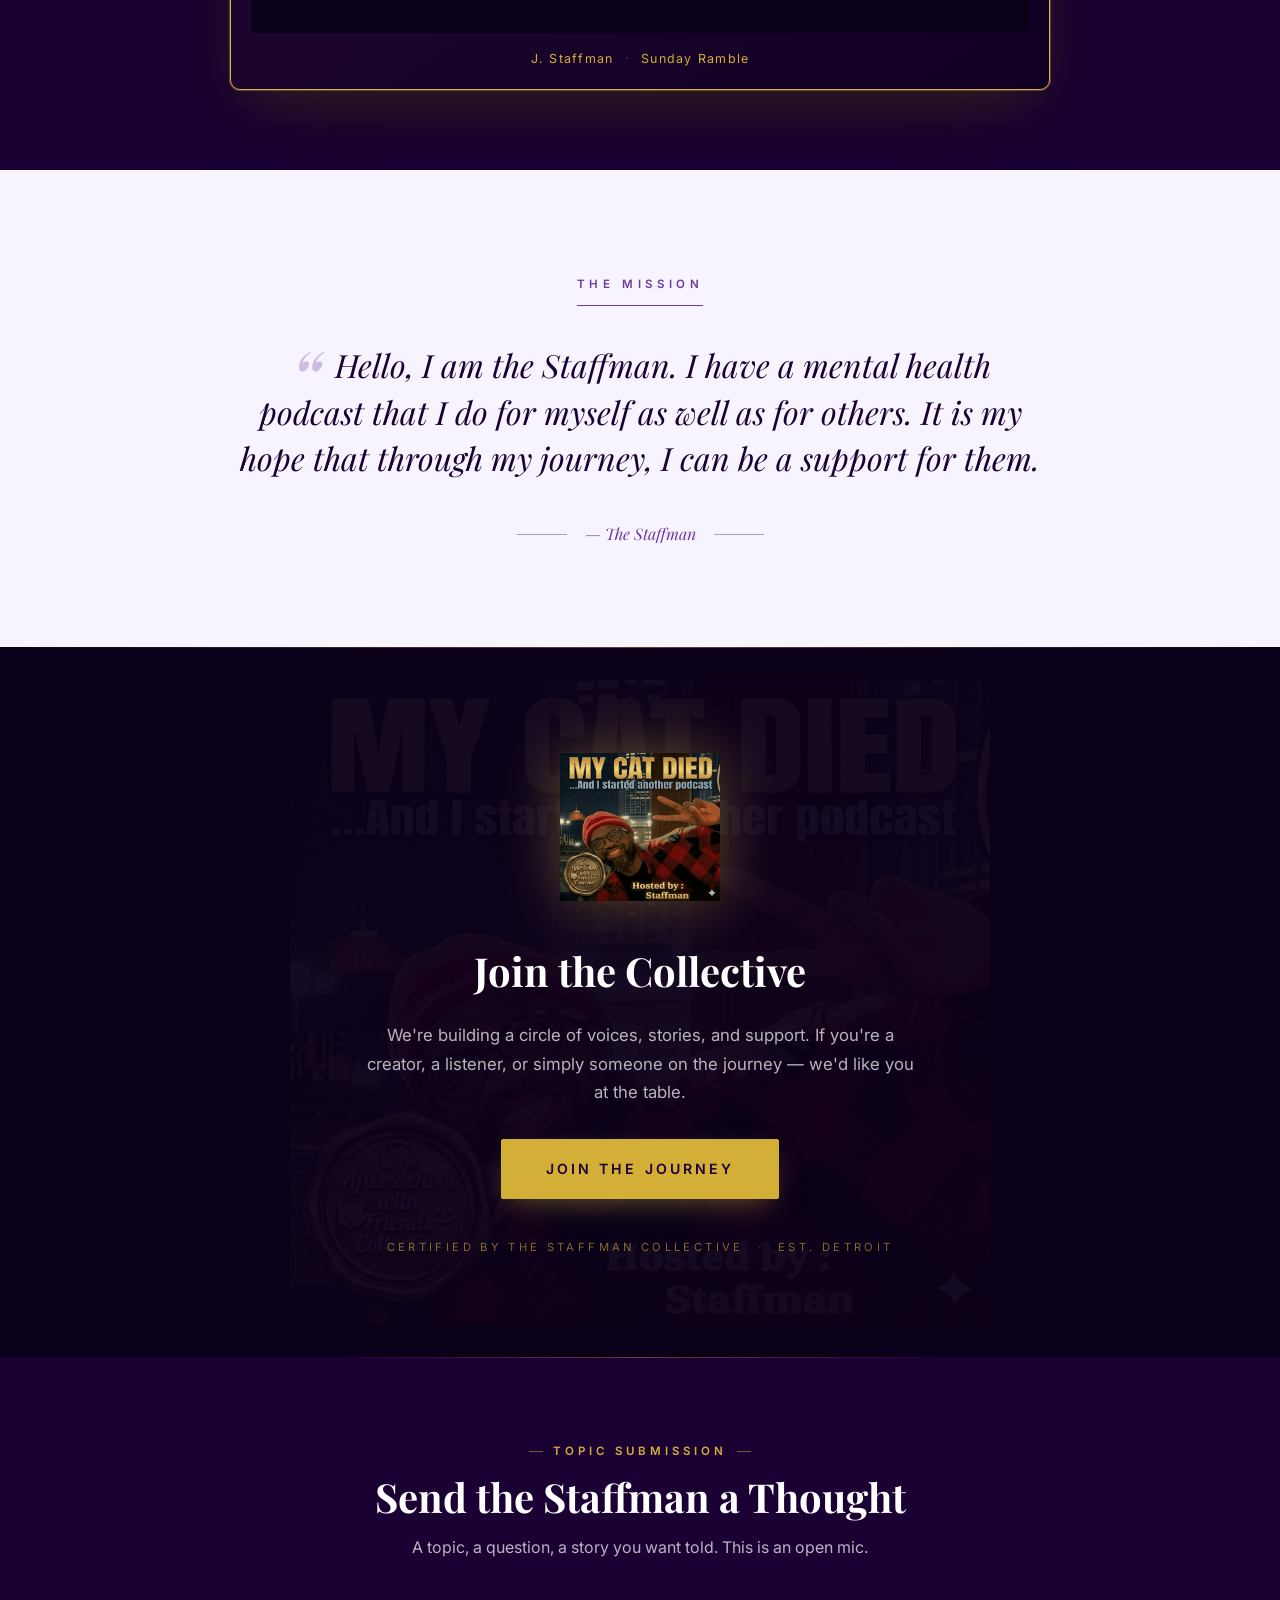
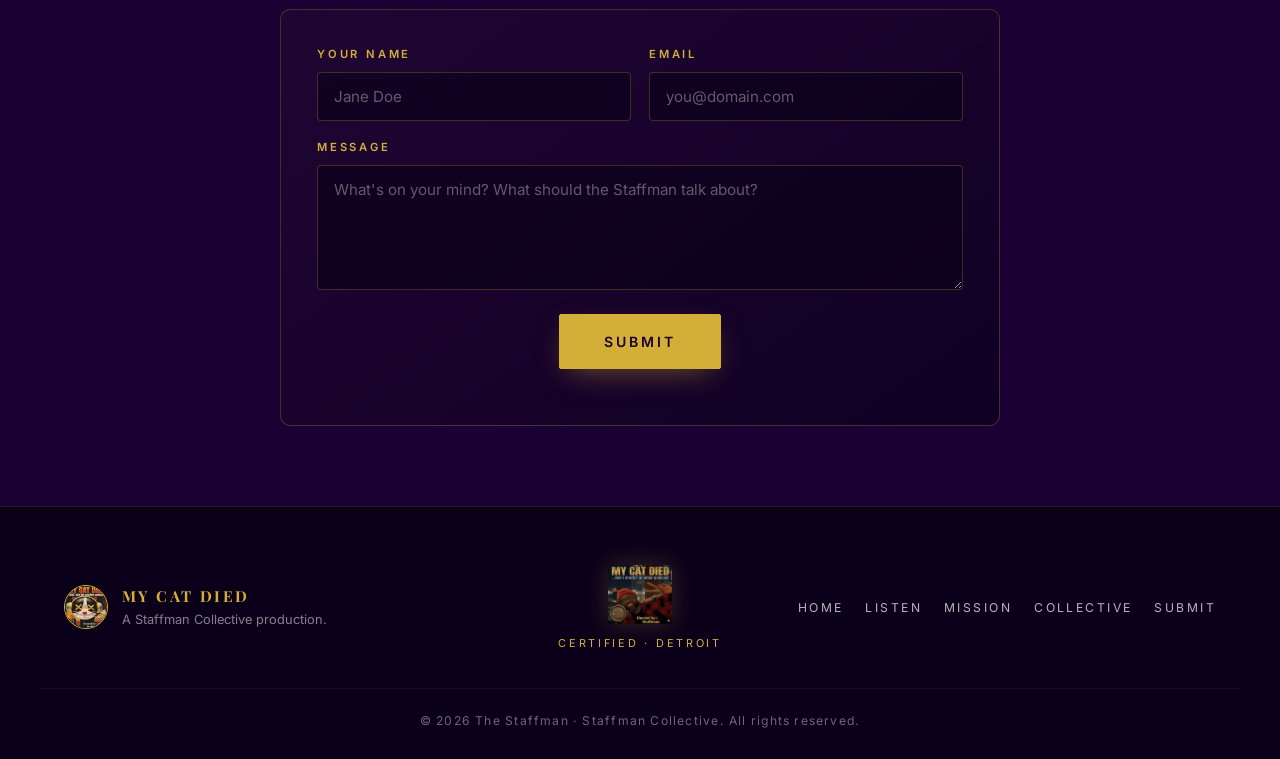
==== commit 64fe05a8: "Add files via upload" ====
--- a/index.html
+++ b/index.html
@@ -3,11 +3,11 @@
 <head>
   <meta charset="UTF-8" />
   <meta name="viewport" content="width=device-width, initial-scale=1.0" />
-  <meta name="theme-color" content="#1a0033" />
+  <meta name="theme-color" content="#0b001a" />
 
   <!-- Primary Meta -->
   <title>My Cat Died — A Staffman Collective Podcast</title>
-  <meta name="description" content="Hello, I am the Staffman. My Cat Died is a mental health podcast — a support and a journey. Join the collective." />
+  <meta name="description" content="Hello, I am the Staffman. My Cat Died is a mental health podcast — a journey of recovery, reflection, and support. Join the collective." />
   <meta name="author" content="The Staffman / Staffman Collective" />
   <meta name="keywords" content="My Cat Died, Staffman, Staffman Collective, mental health podcast, Detroit podcast, Sunday Ramble" />
   <meta name="robots" content="index, follow" />
@@ -15,14 +15,14 @@
   <!-- Open Graph -->
   <meta property="og:type" content="website" />
   <meta property="og:title" content="My Cat Died — A Staffman Collective Podcast" />
-  <meta property="og:description" content="A mental health podcast by the Staffman. Urban Soul Recovery meets sci-fi grit." />
+  <meta property="og:description" content="A mental health podcast by the Staffman. Urban Soul Recovery meets sci-fi mythology." />
   <meta property="og:image" content="images/my-cat-died-logo.png" />
   <meta property="og:url" content="https://mycatdied.com" />
 
   <!-- Twitter -->
   <meta name="twitter:card" content="summary_large_image" />
   <meta name="twitter:title" content="My Cat Died — A Staffman Collective Podcast" />
-  <meta name="twitter:description" content="Mental health, mic on, cat gone. Join the journey." />
+  <meta name="twitter:description" content="Mental health, mic on. Join the journey." />
   <meta name="twitter:image" content="images/my-cat-died-logo.png" />
 
   <!-- Favicons -->
@@ -42,12 +42,13 @@
   <script type="application/ld+json">
   {
     "@context": "https://schema.org",
-    "@type": "PodcastSeries",
+    "@type": "CreativeWork",
     "name": "My Cat Died",
+    "alternateName": "A Staffman Collective Podcast",
     "description": "A mental health podcast by the Staffman — a journey of recovery, reflection, and support.",
     "url": "https://mycatdied.com",
     "image": "images/my-cat-died-logo.png",
-    "author": {
+    "creator": {
       "@type": "Person",
       "name": "The Staffman"
     },
@@ -66,24 +67,26 @@
 </head>
 <body>
 
-  <!-- NAV -->
+  <!-- ============== NAVIGATION ============== -->
   <header class="nav" id="nav">
-    <div class="nav-inner">
+    <div class="container nav-inner">
       <a href="#hero" class="nav-brand" aria-label="My Cat Died home">
-        <img src="images/my-cat-died-logo.png" alt="My Cat Died logo" width="40" height="40" loading="lazy" />
+        <img src="images/my-cat-died-logo.png" alt="" width="36" height="36" loading="lazy" />
         <span class="nav-brand-text">MY CAT DIED</span>
       </a>
+
       <nav class="nav-links" aria-label="Primary">
-        <a href="#hero">Home</a>
         <a href="#listen">Listen</a>
         <a href="#mission">Mission</a>
         <a href="#collective">Collective</a>
         <a href="#contact">Submit</a>
       </nav>
+
       <button class="nav-toggle" id="navToggle" aria-label="Open menu" aria-expanded="false" aria-controls="mobileMenu">
         <span></span><span></span><span></span>
       </button>
     </div>
+
     <div class="mobile-menu" id="mobileMenu" aria-hidden="true">
       <a href="#hero">Home</a>
       <a href="#listen">Listen</a>
@@ -95,36 +98,38 @@
 
   <main>
 
-    <!-- 1. HERO -->
+    <!-- ============== 1. HERO ============== -->
     <section class="hero" id="hero">
-      <div class="stars" aria-hidden="true"></div>
-      <div class="hero-glow" aria-hidden="true"></div>
-
-      <div class="hero-inner">
+      <div class="hero-video-wrap" aria-hidden="true">
+        <video
+          class="hero-video"
+          src="videos/my-cat-died-space.mp4"
+          poster="images/my-cat-died-logo.png"
+          autoplay
+          loop
+          muted
+          playsinline
+          preload="metadata">
+        </video>
+        <div class="hero-overlay"></div>
+        <div class="hero-vignette"></div>
+      </div>
+
+      <div class="hero-content">
+        <img
+          class="hero-logo"
+          src="images/my-cat-died-logo.png"
+          alt="My Cat Died logo"
+          width="120"
+          height="120"
+          loading="lazy" />
+
         <div class="hero-eyebrow">
           <span class="eyebrow-line"></span>
           <span>A Staffman Collective Podcast</span>
           <span class="eyebrow-line"></span>
         </div>
 
-        <div class="hero-video-wrap">
-          <div class="hero-video-frame">
-            <video
-              class="hero-video"
-              src="images/my-cat-died-video.mp4"
-              autoplay
-              loop
-              muted
-              playsinline
-              preload="metadata"
-              aria-label="My Cat Died animated logo">
-            </video>
-            <div class="video-corners" aria-hidden="true">
-              <span></span><span></span><span></span><span></span>
-            </div>
-          </div>
-        </div>
-
         <h1 class="hero-title">MY CAT DIED</h1>
         <p class="hero-tagline">&hellip;And I started another podcast.</p>
 
@@ -132,51 +137,45 @@
           <a href="#listen" class="btn btn-gold">Listen Now</a>
           <a href="#collective" class="btn btn-ghost">Join the Journey</a>
         </div>
-
-        <div class="scroll-cue" aria-hidden="true">
-          <span>Scroll</span>
-          <span class="scroll-line"></span>
-        </div>
-      </div>
-    </section>
-
-    <!-- 2. FEATURED AUDIO -->
+      </div>
+
+      <div class="scroll-cue" aria-hidden="true">
+        <span>Scroll</span>
+        <span class="scroll-line"></span>
+      </div>
+    </section>
+
+    <!-- ============== 2. FEATURED AUDIO ============== -->
     <section class="listen" id="listen">
-      <div class="section-head">
-        <span class="section-kicker">Featured Episode</span>
-        <h2 class="section-title">Sunday Ramble</h2>
-        <p class="section-sub">Pull up a chair. This one's for the quiet afternoons.</p>
-      </div>
-
-      <div class="audio-frame">
-        <div class="audio-corners" aria-hidden="true">
-          <span></span><span></span><span></span><span></span>
-        </div>
-        <iframe
-          class="sc-embed"
-          title="Sunday Ramble by J. Staffman"
-          loading="lazy"
-          scrolling="no"
-          frameborder="no"
-          allow="autoplay"
-          src="https://w.soundcloud.com/player/?url=https%3A//soundcloud.com/j-staffman/sunday-ramble&color=%23f4d35e&auto_play=false&hide_related=false&show_comments=true&show_user=true&show_reposts=false&show_teaser=true&visual=true">
-        </iframe>
-        <p class="sc-credit">
-          <a href="https://soundcloud.com/j-staffman" target="_blank" rel="noopener">J. Staffman</a>
-          &middot;
-          <a href="https://soundcloud.com/j-staffman/sunday-ramble" target="_blank" rel="noopener">Sunday Ramble</a>
-        </p>
-      </div>
-    </section>
-
-    <!-- 3. THE MISSION -->
+      <div class="container">
+        <div class="section-head reveal">
+          <span class="section-kicker">Featured Episode</span>
+          <h2 class="section-title">Sunday Ramble</h2>
+          <p class="section-sub">Pull up a chair. This one's for the quiet afternoons.</p>
+        </div>
+
+        <div class="audio-frame reveal">
+          <iframe
+            class="sc-embed"
+            title="Sunday Ramble by J. Staffman"
+            loading="lazy"
+            scrolling="no"
+            frameborder="no"
+            allow="autoplay"
+            src="https://w.soundcloud.com/player/?url=https%3A//soundcloud.com/j-staffman/sunday-ramble&color=%23d4af37&auto_play=false&hide_related=false&show_comments=true&show_user=true&show_reposts=false&show_teaser=true&visual=true">
+          </iframe>
+          <p class="sc-credit">
+            <a href="https://soundcloud.com/j-staffman" target="_blank" rel="noopener">J. Staffman</a>
+            <span class="sep">&middot;</span>
+            <a href="https://soundcloud.com/j-staffman/sunday-ramble" target="_blank" rel="noopener">Sunday Ramble</a>
+          </p>
+        </div>
+      </div>
+    </section>
+
+    <!-- ============== 3. MISSION ============== -->
     <section class="mission" id="mission">
-      <div class="mission-deco" aria-hidden="true">
-        <div class="deco-ring"></div>
-        <div class="deco-ring deco-ring-2"></div>
-      </div>
-
-      <div class="mission-inner">
+      <div class="container mission-inner reveal">
         <span class="mission-kicker">The Mission</span>
         <blockquote class="mission-quote">
           <span class="quote-mark" aria-hidden="true">&ldquo;</span>
@@ -190,19 +189,25 @@
       </div>
     </section>
 
-    <!-- 4. COLLECTIVE CTA -->
+    <!-- ============== 4. COLLECTIVE CTA ============== -->
     <section class="collective" id="collective">
-      <div class="collective-inner">
-        <div class="stamp-wrap">
-          <div class="stamp-orbit" aria-hidden="true"></div>
-          <img
-            src="images/staffman-collective-stamp.PNG"
-            alt="Staffman Collective certified seal"
-            class="stamp-img"
-            loading="lazy"
-            width="240"
-            height="240" />
-        </div>
+      <img
+        class="collective-watermark"
+        src="images/staffman-collective-stamp.PNG"
+        alt=""
+        loading="lazy"
+        width="600"
+        height="600"
+        aria-hidden="true" />
+
+      <div class="container collective-inner reveal">
+        <img
+          class="stamp-img"
+          src="images/staffman-collective-stamp.PNG"
+          alt="Staffman Collective certified seal"
+          width="180"
+          height="180"
+          loading="lazy" />
 
         <h2 class="collective-title">Join the Collective</h2>
         <p class="collective-text">
@@ -213,54 +218,57 @@
 
         <div class="collective-meta">
           <span>Certified by the Staffman Collective</span>
+          <span class="meta-sep">&middot;</span>
           <span>Est. Detroit</span>
         </div>
       </div>
     </section>
 
-    <!-- 5. SUBMIT / CONTACT -->
+    <!-- ============== 5. SUBMIT / CONTACT ============== -->
     <section class="submit" id="contact">
-      <div class="submit-head">
-        <span class="section-kicker">Topic Submission</span>
-        <h2 class="section-title">Send the Staffman a Thought</h2>
-        <p class="section-sub">A topic, a question, a story you want told. This is an open mic.</p>
-      </div>
-
-      <form
-        class="submit-form"
-        action="https://formspree.io/f/mvzvblry"
-        method="POST"
-        novalidate>
-        <div class="field">
-          <label for="name">Your Name</label>
-          <input type="text" id="name" name="name" placeholder="Jane Doe" required />
-        </div>
-
-        <div class="field">
-          <label for="email">Email</label>
-          <input type="email" id="email" name="email" placeholder="you@domain.com" required />
-        </div>
-
-        <div class="field field-full">
-          <label for="topic">Topic / Message</label>
-          <textarea id="topic" name="topic" rows="5" placeholder="What's on your mind? What should the Staffman talk about?" required></textarea>
-        </div>
-
-        <input type="hidden" name="_subject" value="New topic submission — My Cat Died" />
-
-        <div class="field field-full form-actions">
-          <button type="submit" class="btn btn-gold btn-large">Submit</button>
-          <span class="form-note" id="formNote" aria-live="polite"></span>
-        </div>
-      </form>
+      <div class="container">
+        <div class="section-head reveal">
+          <span class="section-kicker">Topic Submission</span>
+          <h2 class="section-title">Send the Staffman a Thought</h2>
+          <p class="section-sub">A topic, a question, a story you want told. This is an open mic.</p>
+        </div>
+
+        <form
+          class="submit-form reveal"
+          action="https://formspree.io/f/mvzvblry"
+          method="POST"
+          novalidate>
+          <div class="field">
+            <label for="name">Your Name</label>
+            <input type="text" id="name" name="name" placeholder="Jane Doe" required />
+          </div>
+
+          <div class="field">
+            <label for="email">Email</label>
+            <input type="email" id="email" name="email" placeholder="you@domain.com" required />
+          </div>
+
+          <div class="field field-full">
+            <label for="message">Message</label>
+            <textarea id="message" name="message" rows="5" placeholder="What's on your mind? What should the Staffman talk about?" required></textarea>
+          </div>
+
+          <input type="hidden" name="_subject" value="New topic submission — My Cat Died" />
+
+          <div class="field field-full form-actions">
+            <button type="submit" class="btn btn-gold btn-large">Submit</button>
+            <span class="form-note" id="formNote" aria-live="polite"></span>
+          </div>
+        </form>
+      </div>
     </section>
   </main>
 
-  <!-- FOOTER -->
+  <!-- ============== FOOTER ============== -->
   <footer class="footer">
-    <div class="footer-inner">
+    <div class="container footer-inner">
       <div class="footer-brand">
-        <img src="images/my-cat-died-logo.png" alt="My Cat Died" loading="lazy" width="48" height="48" />
+        <img src="images/my-cat-died-logo.png" alt="My Cat Died" width="44" height="44" loading="lazy" />
         <div>
           <p class="footer-title">MY CAT DIED</p>
           <p class="footer-sub">A Staffman Collective production.</p>
@@ -268,7 +276,7 @@
       </div>
 
       <div class="footer-stamp">
-        <img src="images/staffman-collective-stamp.PNG" alt="Staffman Collective seal" loading="lazy" width="80" height="80" />
+        <img src="images/staffman-collective-stamp.PNG" alt="Staffman Collective seal" width="64" height="64" loading="lazy" />
         <span>Certified &middot; Detroit</span>
       </div>
 
--- a/style.css
+++ b/style.css
@@ -1,85 +1,150 @@
-/* =========================================================
+/* =================================================================
    MY CAT DIED — A Staffman Collective Podcast
-   Single external stylesheet
-   Aesthetic: Urban Soul Recovery × Star Wars sci-fi × Art Deco
-   ========================================================= */
-
-/* -------- Tokens -------- */
+   External stylesheet (no inline CSS anywhere)
+   Aesthetic: Urban Soul Recovery × Sci-Fi Mythology × Art Deco
+   ================================================================= */
+
+/* ---------- Design Tokens ---------- */
 :root {
-  --purple-deep:   #1a0033;
-  --purple-mid:    #2a0a44;
-  --purple-light:  #3d1566;
-  --lavender:      #f8f4ff;
-  --lavender-ink:  #1a0033;
-  --gold:          #f4d35e;
-  --gold-warm:     #e0b93a;
-  --cream:         #f5f1e8;
-  --black:         #0a0014;
-  --white:         #ffffff;
-
+  /* Color */
+  --bg-primary:    #0b001a;
+  --bg-secondary:  #1a0033;
+  --bg-soft:       #f8f4ff;
+  --gold:          #d4af37;
+  --gold-warm:     #b8932e;
+  --gold-soft:     rgba(212, 175, 55, 0.15);
+  --text-light:    #ffffff;
+  --text-dark:     #1a0033;
+  --text-muted:    rgba(255, 255, 255, 0.7);
+  --text-muted-2:  rgba(255, 255, 255, 0.5);
+
+  /* Type */
   --font-display:  'Playfair Display', Georgia, serif;
   --font-body:     'Inter', -apple-system, BlinkMacSystemFont, 'Segoe UI', sans-serif;
 
-  --radius-sm: 4px;
-  --radius-md: 10px;
-  --radius-lg: 18px;
-
-  --shadow-gold: 0 0 0 1px rgba(244,211,94,0.35), 0 20px 60px -20px rgba(244,211,94,0.25);
-  --shadow-deep: 0 30px 80px -30px rgba(0,0,0,0.8);
-
-  --max-w: 1200px;
-}
-
-/* -------- Reset -------- */
-*, *::before, *::after { box-sizing: border-box; }
-html { scroll-behavior: smooth; -webkit-text-size-adjust: 100%; }
+  /* Layout */
+  --max-w:         1200px;
+  --pad-section:   80px;
+  --pad-section-m: 48px;
+  --radius-sm:     4px;
+  --radius-md:     10px;
+
+  /* Effects */
+  --shadow-deep:   0 30px 80px -30px rgba(0, 0, 0, 0.8);
+  --shadow-gold:   0 0 0 1px rgba(212, 175, 55, 0.35),
+                   0 20px 60px -20px rgba(212, 175, 55, 0.25);
+
+  /* Motion */
+  --ease:          cubic-bezier(0.4, 0, 0.2, 1);
+}
+
+/* ---------- Base Reset ---------- */
+*,
+*::before,
+*::after {
+  box-sizing: border-box;
+}
+
+html {
+  scroll-behavior: smooth;
+  -webkit-text-size-adjust: 100%;
+}
+
 body {
   margin: 0;
   font-family: var(--font-body);
-  color: var(--cream);
-  background: var(--purple-deep);
+  font-weight: 400;
   line-height: 1.6;
-  font-weight: 400;
+  color: var(--text-light);
+  background: var(--bg-primary);
   overflow-x: hidden;
   min-height: 100vh;
-}
-img, video, iframe { max-width: 100%; display: block; }
-a { color: inherit; text-decoration: none; }
-button { font-family: inherit; cursor: pointer; }
-input, textarea, button { font-family: inherit; }
-
-/* -------- Navigation -------- */
+  -webkit-font-smoothing: antialiased;
+  -moz-osx-font-smoothing: grayscale;
+}
+
+img,
+video,
+iframe {
+  display: block;
+  max-width: 100%;
+}
+
+a {
+  color: inherit;
+  text-decoration: none;
+}
+
+button {
+  font-family: inherit;
+  cursor: pointer;
+  border: none;
+  background: none;
+}
+
+input,
+textarea {
+  font-family: inherit;
+}
+
+/* ---------- Container ---------- */
+.container {
+  max-width: var(--max-w);
+  margin: 0 auto;
+  padding-left: 24px;
+  padding-right: 24px;
+  width: 100%;
+}
+
+/* ---------- Reveal animation (scroll-triggered) ---------- */
+.reveal {
+  opacity: 0;
+  transform: translateY(20px);
+  transition: opacity 0.8s var(--ease), transform 0.8s var(--ease);
+}
+.reveal.is-visible {
+  opacity: 1;
+  transform: translateY(0);
+}
+
+/* =================================================================
+   NAVIGATION
+   ================================================================= */
 .nav {
   position: fixed;
-  top: 0; left: 0; right: 0;
+  top: 0;
+  left: 0;
+  right: 0;
   z-index: 100;
-  padding: 18px 32px;
-  background: rgba(26, 0, 51, 0.6);
+  padding: 16px 0;
+  background: transparent;
+  transition: background 0.3s var(--ease), padding 0.3s var(--ease),
+              border-color 0.3s var(--ease);
+  border-bottom: 1px solid transparent;
+}
+.nav.scrolled {
+  background: rgba(11, 0, 26, 0.92);
   backdrop-filter: blur(14px);
   -webkit-backdrop-filter: blur(14px);
-  border-bottom: 1px solid rgba(244,211,94,0.08);
-  transition: background 0.3s ease, padding 0.3s ease;
-}
-.nav.scrolled {
-  background: rgba(26, 0, 51, 0.92);
-  padding: 12px 32px;
-  border-bottom-color: rgba(244,211,94,0.2);
-}
+  padding: 10px 0;
+  border-bottom-color: rgba(212, 175, 55, 0.18);
+}
+
 .nav-inner {
-  max-width: var(--max-w);
-  margin: 0 auto;
   display: flex;
   justify-content: space-between;
   align-items: center;
   gap: 24px;
 }
+
 .nav-brand {
   display: flex;
   align-items: center;
   gap: 12px;
 }
 .nav-brand img {
-  width: 40px; height: 40px;
+  width: 36px;
+  height: 36px;
   border-radius: 50%;
   border: 1.5px solid var(--gold);
   object-fit: cover;
@@ -87,42 +152,49 @@
 .nav-brand-text {
   font-family: var(--font-display);
   font-weight: 700;
-  font-size: 1.05rem;
+  font-size: 1rem;
+  letter-spacing: 0.16em;
+  color: var(--gold);
+}
+
+.nav-links {
+  display: flex;
+  gap: 32px;
+}
+.nav-links a {
+  font-size: 0.78rem;
+  font-weight: 500;
   letter-spacing: 0.18em;
-  color: var(--gold);
-}
-.nav-links {
-  display: flex;
-  gap: 32px;
-}
-.nav-links a {
-  font-size: 0.82rem;
-  font-weight: 500;
-  letter-spacing: 0.15em;
-  text-transform: uppercase;
-  color: var(--cream);
+  text-transform: uppercase;
+  color: var(--text-light);
   position: relative;
   padding: 4px 0;
-  transition: color 0.25s ease;
+  transition: color 0.25s var(--ease);
 }
 .nav-links a::after {
   content: "";
   position: absolute;
-  bottom: -2px; left: 0;
-  width: 0; height: 1px;
+  left: 0;
+  bottom: -2px;
+  width: 0;
+  height: 1px;
   background: var(--gold);
-  transition: width 0.3s ease;
-}
-.nav-links a:hover { color: var(--gold); }
-.nav-links a:hover::after { width: 100%; }
+  transition: width 0.3s var(--ease);
+}
+.nav-links a:hover {
+  color: var(--gold);
+}
+.nav-links a:hover::after {
+  width: 100%;
+}
 
 .nav-toggle {
   display: none;
-  background: transparent;
-  border: 1px solid rgba(244,211,94,0.4);
+  width: 44px;
+  height: 44px;
+  padding: 10px;
+  border: 1px solid rgba(212, 175, 55, 0.4);
   border-radius: var(--radius-sm);
-  padding: 10px;
-  width: 44px; height: 44px;
   flex-direction: column;
   justify-content: space-between;
 }
@@ -130,7 +202,7 @@
   display: block;
   height: 2px;
   background: var(--gold);
-  transition: transform 0.3s ease, opacity 0.3s ease;
+  transition: transform 0.3s var(--ease), opacity 0.3s var(--ease);
 }
 .nav-toggle.open span:nth-child(1) { transform: translateY(9px) rotate(45deg); }
 .nav-toggle.open span:nth-child(2) { opacity: 0; }
@@ -139,50 +211,64 @@
 .mobile-menu {
   display: none;
   flex-direction: column;
-  gap: 0;
-  background: var(--purple-mid);
-  border-top: 1px solid rgba(244,211,94,0.2);
+  background: var(--bg-secondary);
+  border-top: 1px solid rgba(212, 175, 55, 0.2);
   max-height: 0;
   overflow: hidden;
-  transition: max-height 0.4s ease;
-}
-.mobile-menu.open { max-height: 400px; }
+  transition: max-height 0.4s var(--ease);
+}
+.mobile-menu.open {
+  max-height: 400px;
+}
 .mobile-menu a {
-  padding: 18px 32px;
-  border-bottom: 1px solid rgba(244,211,94,0.08);
-  font-size: 0.9rem;
-  letter-spacing: 0.15em;
-  text-transform: uppercase;
-  color: var(--cream);
+  padding: 18px 24px;
+  border-bottom: 1px solid rgba(212, 175, 55, 0.08);
+  font-size: 0.88rem;
+  letter-spacing: 0.18em;
+  text-transform: uppercase;
+  color: var(--text-light);
+  transition: color 0.2s var(--ease), background 0.2s var(--ease);
 }
 .mobile-menu a:last-child { border-bottom: none; }
-.mobile-menu a:hover { color: var(--gold); background: rgba(244,211,94,0.05); }
-
-/* -------- Buttons -------- */
+.mobile-menu a:hover {
+  color: var(--gold);
+  background: rgba(212, 175, 55, 0.05);
+}
+
+/* =================================================================
+   BUTTONS
+   ================================================================= */
 .btn {
   display: inline-block;
   padding: 14px 34px;
-  font-size: 0.85rem;
-  letter-spacing: 0.2em;
-  text-transform: uppercase;
+  font-size: 0.82rem;
   font-weight: 600;
+  letter-spacing: 0.22em;
+  text-transform: uppercase;
   border-radius: 2px;
   border: 1.5px solid transparent;
-  transition: transform 0.25s ease, box-shadow 0.25s ease, background 0.25s ease, color 0.25s ease;
-  position: relative;
   white-space: nowrap;
-}
-.btn-large { padding: 18px 44px; font-size: 0.9rem; }
+  transition: transform 0.25s var(--ease),
+              box-shadow 0.25s var(--ease),
+              background 0.25s var(--ease),
+              color 0.25s var(--ease),
+              border-color 0.25s var(--ease);
+}
+.btn-large {
+  padding: 18px 44px;
+  font-size: 0.88rem;
+}
 .btn-gold {
   background: var(--gold);
-  color: var(--purple-deep);
+  color: var(--text-dark);
   border-color: var(--gold);
-  box-shadow: 0 10px 30px -10px rgba(244,211,94,0.5);
+  box-shadow: 0 10px 30px -10px rgba(212, 175, 55, 0.5);
 }
 .btn-gold:hover {
   background: var(--gold-warm);
+  border-color: var(--gold-warm);
   transform: translateY(-2px);
-  box-shadow: 0 16px 40px -12px rgba(244,211,94,0.7);
+  box-shadow: 0 16px 40px -12px rgba(212, 175, 55, 0.7);
 }
 .btn-ghost {
   background: transparent;
@@ -190,69 +276,76 @@
   border-color: var(--gold);
 }
 .btn-ghost:hover {
-  background: rgba(244,211,94,0.1);
+  background: rgba(212, 175, 55, 0.1);
   transform: translateY(-2px);
 }
 
-/* -------- Hero -------- */
+/* =================================================================
+   HERO — fullscreen video background
+   ================================================================= */
 .hero {
   position: relative;
-  min-height: 100vh;
-  padding: 140px 24px 80px;
+  height: 100vh;
+  min-height: 600px;
   display: flex;
   align-items: center;
   justify-content: center;
   text-align: center;
   overflow: hidden;
+  padding: 0 24px;
+}
+
+.hero-video-wrap {
+  position: absolute;
+  inset: 0;
+  z-index: 0;
+  background: var(--bg-primary);
+}
+.hero-video {
+  position: absolute;
+  top: 50%;
+  left: 50%;
+  width: 100%;
+  height: 100%;
+  object-fit: cover;
+  transform: translate(-50%, -50%);
+}
+.hero-overlay {
+  position: absolute;
+  inset: 0;
   background:
-    radial-gradient(ellipse at 50% 40%, rgba(61,21,102,0.6), transparent 60%),
-    linear-gradient(180deg, var(--purple-deep) 0%, var(--black) 100%);
-}
-.stars {
-  position: absolute; inset: 0;
-  background-image:
-    radial-gradient(1px 1px at 20% 30%, rgba(244,211,94,0.6), transparent),
-    radial-gradient(1px 1px at 70% 60%, rgba(255,255,255,0.4), transparent),
-    radial-gradient(1.5px 1.5px at 40% 80%, rgba(244,211,94,0.4), transparent),
-    radial-gradient(1px 1px at 85% 20%, rgba(255,255,255,0.3), transparent),
-    radial-gradient(1px 1px at 15% 70%, rgba(244,211,94,0.3), transparent),
-    radial-gradient(1px 1px at 60% 10%, rgba(255,255,255,0.5), transparent),
-    radial-gradient(1.5px 1.5px at 90% 80%, rgba(244,211,94,0.5), transparent);
-  background-size: 100% 100%;
-  opacity: 0.7;
-  animation: twinkle 8s ease-in-out infinite;
+    radial-gradient(ellipse at center, rgba(11, 0, 26, 0.45) 0%, rgba(11, 0, 26, 0.85) 100%),
+    linear-gradient(180deg, rgba(11, 0, 26, 0.7) 0%, rgba(11, 0, 26, 0.55) 50%, rgba(11, 0, 26, 0.95) 100%);
+}
+.hero-vignette {
+  position: absolute;
+  inset: 0;
+  box-shadow: inset 0 0 200px 40px rgba(0, 0, 0, 0.6);
   pointer-events: none;
 }
-@keyframes twinkle {
-  0%, 100% { opacity: 0.5; }
-  50% { opacity: 0.9; }
-}
-.hero-glow {
-  position: absolute;
-  top: 20%; left: 50%;
-  transform: translateX(-50%);
-  width: 800px; height: 800px;
-  max-width: 90vw;
-  background: radial-gradient(circle, rgba(244,211,94,0.15), transparent 60%);
-  filter: blur(60px);
-  pointer-events: none;
-  animation: pulse 6s ease-in-out infinite;
-}
-@keyframes pulse {
-  0%, 100% { opacity: 0.6; transform: translateX(-50%) scale(1); }
-  50% { opacity: 1; transform: translateX(-50%) scale(1.08); }
-}
-
-.hero-inner {
+
+.hero-content {
   position: relative;
   z-index: 2;
-  max-width: 900px;
+  max-width: 800px;
   width: 100%;
-  animation: fadeUp 1.2s ease-out;
+  animation: fadeUp 1.2s var(--ease) both;
 }
 @keyframes fadeUp {
   from { opacity: 0; transform: translateY(24px); }
-  to { opacity: 1; transform: translateY(0); }
+  to   { opacity: 1; transform: translateY(0); }
+}
+
+.hero-logo {
+  width: 110px;
+  height: 110px;
+  margin: 0 auto 28px;
+  border-radius: 50%;
+  border: 2px solid var(--gold);
+  object-fit: cover;
+  box-shadow:
+    0 0 0 6px rgba(212, 175, 55, 0.08),
+    0 0 40px rgba(212, 175, 55, 0.3);
 }
 
 .hero-eyebrow {
@@ -260,8 +353,8 @@
   align-items: center;
   justify-content: center;
   gap: 16px;
-  margin-bottom: 32px;
-  font-size: 0.78rem;
+  margin-bottom: 24px;
+  font-size: 0.75rem;
   letter-spacing: 0.3em;
   text-transform: uppercase;
   color: var(--gold);
@@ -269,66 +362,30 @@
 }
 .eyebrow-line {
   display: inline-block;
-  width: 40px;
+  width: 36px;
   height: 1px;
   background: var(--gold);
   opacity: 0.6;
 }
 
-.hero-video-wrap {
-  margin: 0 auto 40px;
-  max-width: 420px;
-  width: 100%;
-  padding: 0 20px;
-}
-.hero-video-frame {
-  position: relative;
-  aspect-ratio: 1 / 1;
-  border-radius: 50%;
-  overflow: hidden;
-  border: 2px solid var(--gold);
-  box-shadow:
-    0 0 0 8px rgba(244,211,94,0.08),
-    0 0 60px rgba(244,211,94,0.3),
-    inset 0 0 40px rgba(26,0,51,0.4);
-  background: var(--purple-deep);
-}
-.hero-video {
-  width: 100%;
-  height: 100%;
-  object-fit: cover;
-}
-.video-corners {
-  position: absolute; inset: -16px;
-  pointer-events: none;
-}
-.video-corners span {
-  position: absolute;
-  width: 24px; height: 24px;
-  border: 2px solid var(--gold);
-}
-.video-corners span:nth-child(1) { top: 0; left: 0; border-right: none; border-bottom: none; }
-.video-corners span:nth-child(2) { top: 0; right: 0; border-left: none; border-bottom: none; }
-.video-corners span:nth-child(3) { bottom: 0; left: 0; border-right: none; border-top: none; }
-.video-corners span:nth-child(4) { bottom: 0; right: 0; border-left: none; border-top: none; }
-
 .hero-title {
   font-family: var(--font-display);
   font-weight: 900;
-  font-size: clamp(3rem, 10vw, 7rem);
+  font-size: clamp(2.5rem, 6vw, 5rem);
   letter-spacing: 0.02em;
   line-height: 1;
   margin: 0 0 16px;
-  color: var(--cream);
-  text-shadow: 0 4px 40px rgba(244,211,94,0.25);
-}
+  color: var(--text-light);
+  text-shadow: 0 4px 30px rgba(0, 0, 0, 0.6);
+}
+
 .hero-tagline {
   font-family: var(--font-display);
   font-style: italic;
-  font-size: clamp(1.1rem, 2.5vw, 1.5rem);
-  color: var(--gold);
-  margin: 0 0 40px;
   font-weight: 400;
+  font-size: clamp(1.1rem, 2.2vw, 1.4rem);
+  color: var(--gold);
+  margin: 0 0 36px;
 }
 
 .hero-ctas {
@@ -336,42 +393,48 @@
   gap: 16px;
   justify-content: center;
   flex-wrap: wrap;
-  margin-bottom: 60px;
 }
 
 .scroll-cue {
+  position: absolute;
+  bottom: 32px;
+  left: 50%;
+  transform: translateX(-50%);
+  z-index: 2;
   display: inline-flex;
   flex-direction: column;
   align-items: center;
   gap: 8px;
-  font-size: 0.7rem;
+  font-size: 0.68rem;
   letter-spacing: 0.3em;
   text-transform: uppercase;
-  color: rgba(244,211,94,0.7);
+  color: rgba(212, 175, 55, 0.7);
 }
 .scroll-line {
   width: 1px;
-  height: 40px;
+  height: 36px;
   background: linear-gradient(180deg, var(--gold), transparent);
   animation: scrollPulse 2s ease-in-out infinite;
 }
 @keyframes scrollPulse {
   0%, 100% { opacity: 0.4; transform: scaleY(0.8); }
-  50% { opacity: 1; transform: scaleY(1); }
-}
-
-/* -------- Section Heads -------- */
+  50%      { opacity: 1;   transform: scaleY(1); }
+}
+
+/* =================================================================
+   SECTION HEADS (reused)
+   ================================================================= */
 .section-head {
   text-align: center;
   margin-bottom: 48px;
 }
 .section-kicker {
   display: inline-block;
-  font-size: 0.75rem;
+  font-size: 0.72rem;
+  font-weight: 600;
   letter-spacing: 0.35em;
   text-transform: uppercase;
   color: var(--gold);
-  font-weight: 600;
   margin-bottom: 14px;
   position: relative;
   padding: 0 24px;
@@ -381,156 +444,129 @@
   content: "";
   position: absolute;
   top: 50%;
-  width: 16px;
+  width: 14px;
   height: 1px;
   background: var(--gold);
   opacity: 0.5;
 }
 .section-kicker::before { left: 0; }
-.section-kicker::after { right: 0; }
+.section-kicker::after  { right: 0; }
 .section-title {
   font-family: var(--font-display);
   font-weight: 700;
-  font-size: clamp(2rem, 5vw, 3.4rem);
-  line-height: 1.1;
+  font-size: clamp(1.8rem, 4vw, 2.5rem);
+  line-height: 1.15;
   margin: 0 0 14px;
-  color: var(--cream);
+  color: var(--text-light);
 }
 .section-sub {
   font-size: 1rem;
-  color: rgba(245,241,232,0.75);
+  color: var(--text-muted);
   max-width: 540px;
   margin: 0 auto;
-}
-
-/* -------- Listen -------- */
+  line-height: 1.65;
+}
+
+/* =================================================================
+   2. FEATURED AUDIO
+   ================================================================= */
 .listen {
-  padding: 100px 24px;
-  background:
-    radial-gradient(ellipse at 20% 0%, rgba(61,21,102,0.4), transparent 50%),
-    var(--purple-deep);
+  padding: var(--pad-section) 0;
+  background: var(--bg-secondary);
   position: relative;
 }
 .listen::before {
   content: "";
   position: absolute;
-  top: 0; left: 50%;
+  top: 0;
+  left: 50%;
   transform: translateX(-50%);
   width: 60%;
   max-width: 600px;
   height: 1px;
   background: linear-gradient(90deg, transparent, var(--gold), transparent);
-  opacity: 0.3;
-}
+  opacity: 0.4;
+}
+
 .audio-frame {
   max-width: 820px;
   margin: 0 auto;
-  position: relative;
-  padding: 24px;
-  background: linear-gradient(145deg, var(--purple-mid), var(--purple-deep));
-  border: 2px solid var(--gold);
+  padding: 20px;
+  background: linear-gradient(145deg, rgba(212, 175, 55, 0.05), rgba(11, 0, 26, 0.6));
+  border: 1px solid var(--gold);
   border-radius: var(--radius-md);
   box-shadow: var(--shadow-gold), var(--shadow-deep);
 }
-.audio-corners {
-  position: absolute; inset: -10px;
-  pointer-events: none;
-}
-.audio-corners span {
-  position: absolute;
-  width: 18px; height: 18px;
-  border: 2px solid var(--gold);
-  background: var(--purple-deep);
-}
-.audio-corners span:nth-child(1) { top: -2px; left: -2px; border-right: none; border-bottom: none; }
-.audio-corners span:nth-child(2) { top: -2px; right: -2px; border-left: none; border-bottom: none; }
-.audio-corners span:nth-child(3) { bottom: -2px; left: -2px; border-right: none; border-top: none; }
-.audio-corners span:nth-child(4) { bottom: -2px; right: -2px; border-left: none; border-top: none; }
-
 .sc-embed {
   width: 100%;
   height: 460px;
   border: 0;
   border-radius: var(--radius-sm);
-  background: var(--purple-deep);
+  background: var(--bg-primary);
 }
 .sc-credit {
   margin: 16px 0 0;
-  font-size: 0.8rem;
-  color: rgba(245,241,232,0.6);
+  font-size: 0.78rem;
+  letter-spacing: 0.1em;
+  color: var(--text-muted-2);
   text-align: center;
-  letter-spacing: 0.1em;
 }
 .sc-credit a {
   color: var(--gold);
   border-bottom: 1px solid transparent;
-  transition: border-color 0.2s ease;
+  transition: border-color 0.2s var(--ease);
 }
 .sc-credit a:hover { border-bottom-color: var(--gold); }
-
-/* -------- Mission (lavender break) -------- */
+.sc-credit .sep { margin: 0 6px; opacity: 0.5; }
+
+/* =================================================================
+   3. MISSION (lavender contrast)
+   ================================================================= */
 .mission {
-  padding: 120px 24px;
-  background: var(--lavender);
-  color: var(--lavender-ink);
+  padding: calc(var(--pad-section) + 20px) 0;
+  background: var(--bg-soft);
+  color: var(--text-dark);
   position: relative;
   overflow: hidden;
 }
-.mission-deco {
-  position: absolute;
-  top: 50%; left: 50%;
-  transform: translate(-50%, -50%);
-  pointer-events: none;
-  opacity: 0.35;
-}
-.deco-ring {
-  width: 600px; height: 600px;
-  border: 1px solid var(--purple-light);
-  border-radius: 50%;
-  position: absolute;
-  top: 50%; left: 50%;
-  transform: translate(-50%, -50%);
-}
-.deco-ring-2 {
-  width: 900px; height: 900px;
-  border-color: rgba(61,21,102,0.3);
-}
+
 .mission-inner {
+  text-align: center;
   position: relative;
   max-width: 860px;
-  margin: 0 auto;
-  text-align: center;
 }
 .mission-kicker {
   display: inline-block;
-  font-size: 0.75rem;
+  font-size: 0.72rem;
+  font-weight: 600;
   letter-spacing: 0.4em;
   text-transform: uppercase;
-  color: var(--purple-light);
-  font-weight: 600;
-  margin-bottom: 40px;
-  padding-bottom: 14px;
-  border-bottom: 1px solid var(--purple-light);
-}
+  color: #6b3aa0;
+  margin-bottom: 36px;
+  padding-bottom: 12px;
+  border-bottom: 1px solid #6b3aa0;
+}
+
 .mission-quote {
   font-family: var(--font-display);
+  font-style: italic;
   font-weight: 400;
-  font-size: clamp(1.4rem, 3.2vw, 2.2rem);
-  line-height: 1.4;
-  margin: 0 0 48px;
-  color: var(--purple-deep);
-  position: relative;
-  font-style: italic;
+  font-size: clamp(1.3rem, 3vw, 2rem);
+  line-height: 1.45;
+  margin: 0 0 40px;
+  color: var(--text-dark);
+  position: relative;
 }
 .quote-mark {
   font-family: var(--font-display);
-  font-size: 6rem;
+  font-size: 5rem;
   line-height: 0;
-  color: var(--purple-light);
+  color: #6b3aa0;
   opacity: 0.3;
   vertical-align: -0.4em;
-  margin-right: 8px;
-}
+  margin-right: 6px;
+}
+
 .mission-signature {
   display: flex;
   align-items: center;
@@ -538,181 +574,176 @@
   gap: 18px;
   font-family: var(--font-display);
   font-style: italic;
-  font-size: 1.1rem;
-  color: var(--purple-light);
+  font-size: 1rem;
+  color: #6b3aa0;
 }
 .sig-line {
-  width: 60px;
+  width: 50px;
   height: 1px;
-  background: var(--purple-light);
+  background: #6b3aa0;
   opacity: 0.5;
 }
 
-/* -------- Collective -------- */
+/* =================================================================
+   4. COLLECTIVE CTA — stamp watermark background
+   ================================================================= */
 .collective {
-  padding: 120px 24px;
-  background:
-    radial-gradient(ellipse at 50% 30%, rgba(244,211,94,0.08), transparent 60%),
-    linear-gradient(180deg, var(--black), var(--purple-deep));
+  padding: calc(var(--pad-section) + 20px) 0;
+  background: var(--bg-primary);
+  position: relative;
+  overflow: hidden;
   text-align: center;
-  position: relative;
-  overflow: hidden;
 }
 .collective::before {
   content: "";
   position: absolute;
-  top: 0; left: 0; right: 0;
+  top: 0;
+  left: 0;
+  right: 0;
   height: 1px;
   background: linear-gradient(90deg, transparent, var(--gold), transparent);
   opacity: 0.4;
 }
+
+.collective-watermark {
+  position: absolute;
+  top: 50%;
+  left: 50%;
+  width: 90%;
+  max-width: 700px;
+  height: auto;
+  transform: translate(-50%, -50%);
+  opacity: 0.04;
+  pointer-events: none;
+  filter: brightness(2);
+}
+
 .collective-inner {
+  position: relative;
+  z-index: 1;
   max-width: 720px;
-  margin: 0 auto;
-  position: relative;
-}
-.stamp-wrap {
-  position: relative;
-  width: 240px;
-  height: 240px;
-  margin: 0 auto 40px;
-  display: flex;
-  align-items: center;
-  justify-content: center;
-}
-.stamp-orbit {
-  position: absolute;
-  inset: 0;
-  border: 1px dashed rgba(244,211,94,0.4);
-  border-radius: 50%;
-  animation: spin 30s linear infinite;
-}
-.stamp-orbit::before {
-  content: "";
-  position: absolute;
-  inset: 16px;
-  border: 1px solid rgba(244,211,94,0.2);
-  border-radius: 50%;
-}
-@keyframes spin {
-  from { transform: rotate(0deg); }
-  to { transform: rotate(360deg); }
-}
+}
+
 .stamp-img {
-  width: 80%;
-  height: 80%;
+  width: 160px;
+  height: 160px;
+  margin: 0 auto 32px;
   object-fit: contain;
-  filter: drop-shadow(0 0 30px rgba(244,211,94,0.4));
-  animation: stampPulse 4s ease-in-out infinite;
-}
-@keyframes stampPulse {
-  0%, 100% { transform: scale(1); }
-  50% { transform: scale(1.04); }
-}
+  filter: drop-shadow(0 0 30px rgba(212, 175, 55, 0.4));
+  animation: stampFloat 5s ease-in-out infinite;
+}
+@keyframes stampFloat {
+  0%, 100% { transform: translateY(0); }
+  50%      { transform: translateY(-6px); }
+}
+
 .collective-title {
   font-family: var(--font-display);
   font-weight: 700;
-  font-size: clamp(2.2rem, 5vw, 3.6rem);
-  margin: 0 0 20px;
-  color: var(--cream);
+  font-size: clamp(1.8rem, 4vw, 2.5rem);
+  margin: 0 0 18px;
+  color: var(--text-light);
 }
 .collective-text {
   font-size: 1.05rem;
-  color: rgba(245,241,232,0.8);
-  margin: 0 0 36px;
-  max-width: 580px;
-  margin-left: auto; margin-right: auto;
-  margin-bottom: 36px;
-}
+  color: var(--text-muted);
+  margin: 0 auto 32px;
+  max-width: 560px;
+  line-height: 1.7;
+}
+
 .collective-meta {
-  margin-top: 48px;
+  margin-top: 40px;
   display: flex;
   justify-content: center;
-  gap: 32px;
-  font-size: 0.72rem;
+  align-items: center;
+  gap: 14px;
+  font-size: 0.7rem;
   letter-spacing: 0.3em;
   text-transform: uppercase;
-  color: rgba(244,211,94,0.6);
+  color: rgba(212, 175, 55, 0.6);
   flex-wrap: wrap;
 }
-.collective-meta span {
-  position: relative;
-  padding: 0 8px;
-}
-
-/* -------- Submit / Contact -------- */
+.meta-sep { opacity: 0.5; }
+
+/* =================================================================
+   5. SUBMIT / CONTACT
+   ================================================================= */
 .submit {
-  padding: 100px 24px;
-  background:
-    radial-gradient(ellipse at 80% 100%, rgba(61,21,102,0.5), transparent 50%),
-    var(--purple-deep);
+  padding: var(--pad-section) 0;
+  background: var(--bg-secondary);
   position: relative;
 }
 .submit::before {
   content: "";
   position: absolute;
-  top: 0; left: 50%;
+  top: 0;
+  left: 50%;
   transform: translateX(-50%);
-  width: 60%; max-width: 600px;
+  width: 60%;
+  max-width: 600px;
   height: 1px;
   background: linear-gradient(90deg, transparent, var(--gold), transparent);
-  opacity: 0.3;
-}
-.submit-head {
-  text-align: center;
-  margin-bottom: 48px;
-}
+  opacity: 0.4;
+}
+
 .submit-form {
   max-width: 720px;
   margin: 0 auto;
   display: grid;
   grid-template-columns: 1fr 1fr;
-  gap: 20px;
-  padding: 40px;
-  background: linear-gradient(145deg, rgba(42,10,68,0.6), rgba(26,0,51,0.8));
-  border: 1px solid rgba(244,211,94,0.2);
+  gap: 18px;
+  padding: 36px;
+  background: linear-gradient(145deg, rgba(212, 175, 55, 0.03), rgba(11, 0, 26, 0.6));
+  border: 1px solid rgba(212, 175, 55, 0.25);
   border-radius: var(--radius-md);
-  backdrop-filter: blur(8px);
-  -webkit-backdrop-filter: blur(8px);
-}
-.field { display: flex; flex-direction: column; gap: 8px; }
-.field-full { grid-column: 1 / -1; }
+}
+
+.field {
+  display: flex;
+  flex-direction: column;
+  gap: 8px;
+}
+.field-full {
+  grid-column: 1 / -1;
+}
 .field label {
-  font-size: 0.72rem;
+  font-size: 0.7rem;
+  font-weight: 600;
   letter-spacing: 0.25em;
   text-transform: uppercase;
   color: var(--gold);
-  font-weight: 600;
 }
 .field input,
 .field textarea {
-  background: rgba(10,0,20,0.5);
-  border: 1px solid rgba(244,211,94,0.25);
+  background: rgba(11, 0, 26, 0.6);
+  border: 1px solid rgba(212, 175, 55, 0.25);
   border-radius: var(--radius-sm);
   padding: 14px 16px;
-  color: var(--cream);
+  color: var(--text-light);
   font-size: 0.95rem;
-  transition: border-color 0.25s ease, background 0.25s ease;
   resize: vertical;
+  transition: border-color 0.25s var(--ease), background 0.25s var(--ease);
 }
 .field input::placeholder,
 .field textarea::placeholder {
-  color: rgba(245,241,232,0.35);
+  color: rgba(255, 255, 255, 0.35);
 }
 .field input:focus,
 .field textarea:focus {
   outline: none;
   border-color: var(--gold);
-  background: rgba(10,0,20,0.75);
-  box-shadow: 0 0 0 3px rgba(244,211,94,0.12);
-}
+  background: rgba(11, 0, 26, 0.85);
+  box-shadow: 0 0 0 3px rgba(212, 175, 55, 0.12);
+}
+
 .form-actions {
   display: flex;
   align-items: center;
   gap: 20px;
   flex-wrap: wrap;
   justify-content: center;
-  margin-top: 8px;
+  margin-top: 6px;
 }
 .form-note {
   font-size: 0.85rem;
@@ -721,22 +752,22 @@
 }
 .form-note.error { color: #ff8a8a; }
 
-/* -------- Footer -------- */
+/* =================================================================
+   FOOTER
+   ================================================================= */
 .footer {
-  background: var(--black);
-  padding: 60px 24px 30px;
-  border-top: 1px solid rgba(244,211,94,0.15);
-  color: rgba(245,241,232,0.7);
+  background: var(--bg-primary);
+  padding: 56px 0 28px;
+  border-top: 1px solid rgba(212, 175, 55, 0.15);
+  color: var(--text-muted);
 }
 .footer-inner {
-  max-width: var(--max-w);
-  margin: 0 auto;
   display: grid;
   grid-template-columns: 1fr auto 1fr;
   gap: 40px;
   align-items: center;
-  padding-bottom: 40px;
-  border-bottom: 1px solid rgba(244,211,94,0.08);
+  padding-bottom: 36px;
+  border-bottom: 1px solid rgba(212, 175, 55, 0.08);
 }
 .footer-brand {
   display: flex;
@@ -744,39 +775,43 @@
   gap: 14px;
 }
 .footer-brand img {
-  width: 48px; height: 48px;
+  width: 44px;
+  height: 44px;
   border-radius: 50%;
   border: 1.5px solid var(--gold);
 }
 .footer-title {
+  margin: 0;
   font-family: var(--font-display);
   font-weight: 700;
-  font-size: 1rem;
-  letter-spacing: 0.15em;
-  color: var(--gold);
-  margin: 0;
+  font-size: 0.95rem;
+  letter-spacing: 0.16em;
+  color: var(--gold);
 }
 .footer-sub {
   margin: 2px 0 0;
-  font-size: 0.82rem;
-  color: rgba(245,241,232,0.6);
-}
+  font-size: 0.8rem;
+  color: var(--text-muted-2);
+}
+
 .footer-stamp {
   display: flex;
   flex-direction: column;
   align-items: center;
   gap: 8px;
-  font-size: 0.7rem;
+  font-size: 0.68rem;
   letter-spacing: 0.25em;
   text-transform: uppercase;
   color: var(--gold);
 }
 .footer-stamp img {
-  width: 80px; height: 80px;
+  width: 64px;
+  height: 64px;
   object-fit: contain;
   opacity: 0.85;
-  filter: drop-shadow(0 0 12px rgba(244,211,94,0.25));
-}
+  filter: drop-shadow(0 0 12px rgba(212, 175, 55, 0.25));
+}
+
 .footer-links {
   display: flex;
   justify-content: flex-end;
@@ -784,82 +819,99 @@
   gap: 22px;
 }
 .footer-links a {
-  font-size: 0.78rem;
+  font-size: 0.76rem;
   letter-spacing: 0.2em;
   text-transform: uppercase;
-  color: rgba(245,241,232,0.7);
-  transition: color 0.25s ease;
+  color: var(--text-muted);
+  transition: color 0.25s var(--ease);
 }
 .footer-links a:hover { color: var(--gold); }
+
 .footer-copy {
-  max-width: var(--max-w);
-  margin: 24px auto 0;
+  margin: 22px auto 0;
   text-align: center;
-  font-size: 0.78rem;
+  font-size: 0.76rem;
   letter-spacing: 0.1em;
-  color: rgba(245,241,232,0.4);
-}
-
-/* =========================================================
-   RESPONSIVE — tested tiers:
-   >1060px | 769–1060 | ≤1024 | ≤768 | ≤480
-   ========================================================= */
-
-/* Small desktop / large tablet */
+  color: rgba(255, 255, 255, 0.4);
+}
+
+/* =================================================================
+   RESPONSIVE
+   Tiers: >1060 | 769–1060 | ≤768 | ≤480
+   ================================================================= */
+
+/* ---------- Tablet landscape: 769–1060 ---------- */
 @media (max-width: 1060px) {
-  .nav { padding: 16px 24px; }
-  .nav-inner { gap: 16px; }
-  .nav-links { gap: 22px; }
-}
-
-/* iPad / tablet */
-@media (max-width: 1024px) {
-  .hero { padding: 130px 20px 70px; }
-  .hero-video-wrap { max-width: 360px; }
-  .listen, .submit { padding: 90px 20px; }
-  .mission, .collective { padding: 100px 20px; }
-  .audio-frame { padding: 20px; }
-  .sc-embed { height: 420px; }
-  .deco-ring { width: 500px; height: 500px; }
-  .deco-ring-2 { width: 750px; height: 750px; }
-  .footer-inner { grid-template-columns: 1fr 1fr; }
-  .footer-stamp { grid-column: 1 / -1; grid-row: 2; }
-  .footer-links { justify-content: flex-end; }
-}
-
-/* iPad mini / large phone */
+  .nav-links { gap: 24px; }
+  .container { padding-left: 20px; padding-right: 20px; }
+  .listen,
+  .submit { padding: 70px 0; }
+  .mission,
+  .collective { padding: 80px 0; }
+}
+
+/* ---------- Tablet / large mobile: ≤768 ---------- */
 @media (max-width: 768px) {
-  .nav { padding: 14px 20px; }
+  :root {
+    --pad-section: var(--pad-section-m);
+  }
+
+  .container { padding-left: 20px; padding-right: 20px; }
+
+  /* Nav → hamburger */
   .nav-links { display: none; }
   .nav-toggle { display: flex; }
   .mobile-menu { display: flex; }
 
-  .hero { padding: 120px 18px 60px; }
-  .hero-eyebrow { gap: 10px; font-size: 0.68rem; letter-spacing: 0.25em; margin-bottom: 24px; }
+  /* Hero */
+  .hero { min-height: 560px; }
+  .hero-logo { width: 88px; height: 88px; margin-bottom: 22px; }
+  .hero-eyebrow {
+    gap: 10px;
+    font-size: 0.68rem;
+    letter-spacing: 0.25em;
+    margin-bottom: 18px;
+  }
   .eyebrow-line { width: 24px; }
-  .hero-video-wrap { max-width: 300px; margin-bottom: 32px; }
-  .video-corners { inset: -10px; }
-  .video-corners span { width: 18px; height: 18px; }
-  .hero-ctas { gap: 12px; margin-bottom: 40px; }
+  .hero-tagline { margin-bottom: 28px; }
+  .hero-ctas { gap: 12px; }
   .btn { padding: 13px 26px; font-size: 0.78rem; }
   .btn-large { padding: 15px 32px; font-size: 0.82rem; }
-
-  .listen, .submit { padding: 70px 18px; }
-  .mission, .collective { padding: 80px 18px; }
+  .scroll-cue { bottom: 20px; }
+
+  /* Sections */
+  .listen,
+  .submit { padding: 56px 0; }
+  .mission,
+  .collective { padding: 64px 0; }
+  .section-head { margin-bottom: 36px; }
+
+  /* Audio */
+  .audio-frame { padding: 14px; }
   .sc-embed { height: 360px; }
-  .audio-frame { padding: 16px; }
-
-  .deco-ring { width: 380px; height: 380px; }
-  .deco-ring-2 { width: 560px; height: 560px; }
-
+
+  /* Mission */
+  .mission-quote { margin-bottom: 32px; }
+  .quote-mark { font-size: 4rem; }
+
+  /* Collective */
+  .stamp-img { width: 130px; height: 130px; margin-bottom: 26px; }
+  .collective-watermark { width: 130%; max-width: none; opacity: 0.05; }
+
+  /* Form */
   .submit-form {
     grid-template-columns: 1fr;
-    padding: 28px 22px;
-    gap: 16px;
-  }
-  .form-actions { flex-direction: column; gap: 14px; }
-  .form-actions .btn { width: 100%; }
-
+    padding: 24px 20px;
+    gap: 14px;
+  }
+  .form-actions {
+    flex-direction: column;
+    gap: 12px;
+  }
+  .form-actions .btn { width: 100%; text-align: center; }
+
+  /* Footer */
+  .footer { padding: 44px 0 24px; }
   .footer-inner {
     grid-template-columns: 1fr;
     text-align: center;
@@ -867,57 +919,73 @@
     padding-bottom: 28px;
   }
   .footer-brand { justify-content: center; }
-  .footer-stamp { grid-column: auto; grid-row: auto; }
   .footer-links { justify-content: center; gap: 16px; }
-
-  .stamp-wrap { width: 200px; height: 200px; }
-}
-
-/* Small phone */
+}
+
+/* ---------- Small phone: ≤480 ---------- */
 @media (max-width: 480px) {
-  .nav { padding: 12px 16px; }
-  .nav-brand-text { font-size: 0.9rem; letter-spacing: 0.14em; }
-  .nav-brand img { width: 36px; height: 36px; }
-
-  .hero { padding: 110px 14px 50px; min-height: 95vh; }
-  .hero-video-wrap { max-width: 240px; padding: 0 10px; }
-  .video-corners { inset: -8px; }
-  .video-corners span { width: 14px; height: 14px; }
-
-  .hero-ctas { flex-direction: column; width: 100%; align-items: stretch; }
-  .hero-ctas .btn { width: 100%; text-align: center; }
-
-  .listen, .submit { padding: 60px 14px; }
-  .mission, .collective { padding: 70px 14px; }
-
-  .audio-frame { padding: 12px; }
+  .nav { padding: 12px 0; }
+  .nav.scrolled { padding: 8px 0; }
+  .nav-brand-text { font-size: 0.88rem; letter-spacing: 0.14em; }
+  .nav-brand img { width: 32px; height: 32px; }
+
+  .container { padding-left: 16px; padding-right: 16px; }
+
+  .hero { padding: 0 16px; min-height: 540px; }
+  .hero-logo { width: 76px; height: 76px; margin-bottom: 18px; }
+  .hero-ctas {
+    flex-direction: column;
+    width: 100%;
+    align-items: stretch;
+  }
+  .hero-ctas .btn {
+    width: 100%;
+    text-align: center;
+  }
+
+  .listen,
+  .submit { padding: 48px 0; }
+  .mission,
+  .collective { padding: 56px 0; }
+
+  .audio-frame { padding: 10px; }
   .sc-embed { height: 320px; }
-  .audio-corners span { width: 14px; height: 14px; }
-
-  .section-kicker { font-size: 0.68rem; padding: 0 18px; }
-  .section-kicker::before, .section-kicker::after { width: 10px; }
-
-  .deco-ring { width: 280px; height: 280px; }
-  .deco-ring-2 { width: 420px; height: 420px; }
-  .quote-mark { font-size: 4rem; }
-
-  .stamp-wrap { width: 170px; height: 170px; margin-bottom: 30px; }
-  .collective-meta { gap: 16px; font-size: 0.65rem; letter-spacing: 0.2em; }
-
-  .submit-form { padding: 22px 16px; }
-  .field input, .field textarea { padding: 12px 14px; font-size: 0.9rem; }
-
-  .footer { padding: 48px 16px 24px; }
-  .footer-links { gap: 14px; }
-  .footer-links a { font-size: 0.72rem; }
-}
-
-/* Accessibility — reduced motion */
+
+  .section-kicker {
+    font-size: 0.66rem;
+    padding: 0 18px;
+  }
+  .section-kicker::before,
+  .section-kicker::after { width: 10px; }
+
+  .stamp-img { width: 110px; height: 110px; }
+  .collective-meta {
+    gap: 8px;
+    font-size: 0.62rem;
+    letter-spacing: 0.22em;
+  }
+  .collective-meta .meta-sep { display: none; }
+
+  .submit-form { padding: 20px 16px; }
+  .field input,
+  .field textarea {
+    padding: 12px 14px;
+    font-size: 0.9rem;
+  }
+
+  .footer-links { gap: 12px; }
+  .footer-links a { font-size: 0.7rem; letter-spacing: 0.16em; }
+}
+
+/* ---------- Reduced motion ---------- */
 @media (prefers-reduced-motion: reduce) {
-  *, *::before, *::after {
+  *,
+  *::before,
+  *::after {
     animation-duration: 0.01ms !important;
     animation-iteration-count: 1 !important;
     transition-duration: 0.01ms !important;
     scroll-behavior: auto !important;
   }
-}
+  .reveal { opacity: 1; transform: none; }
+}
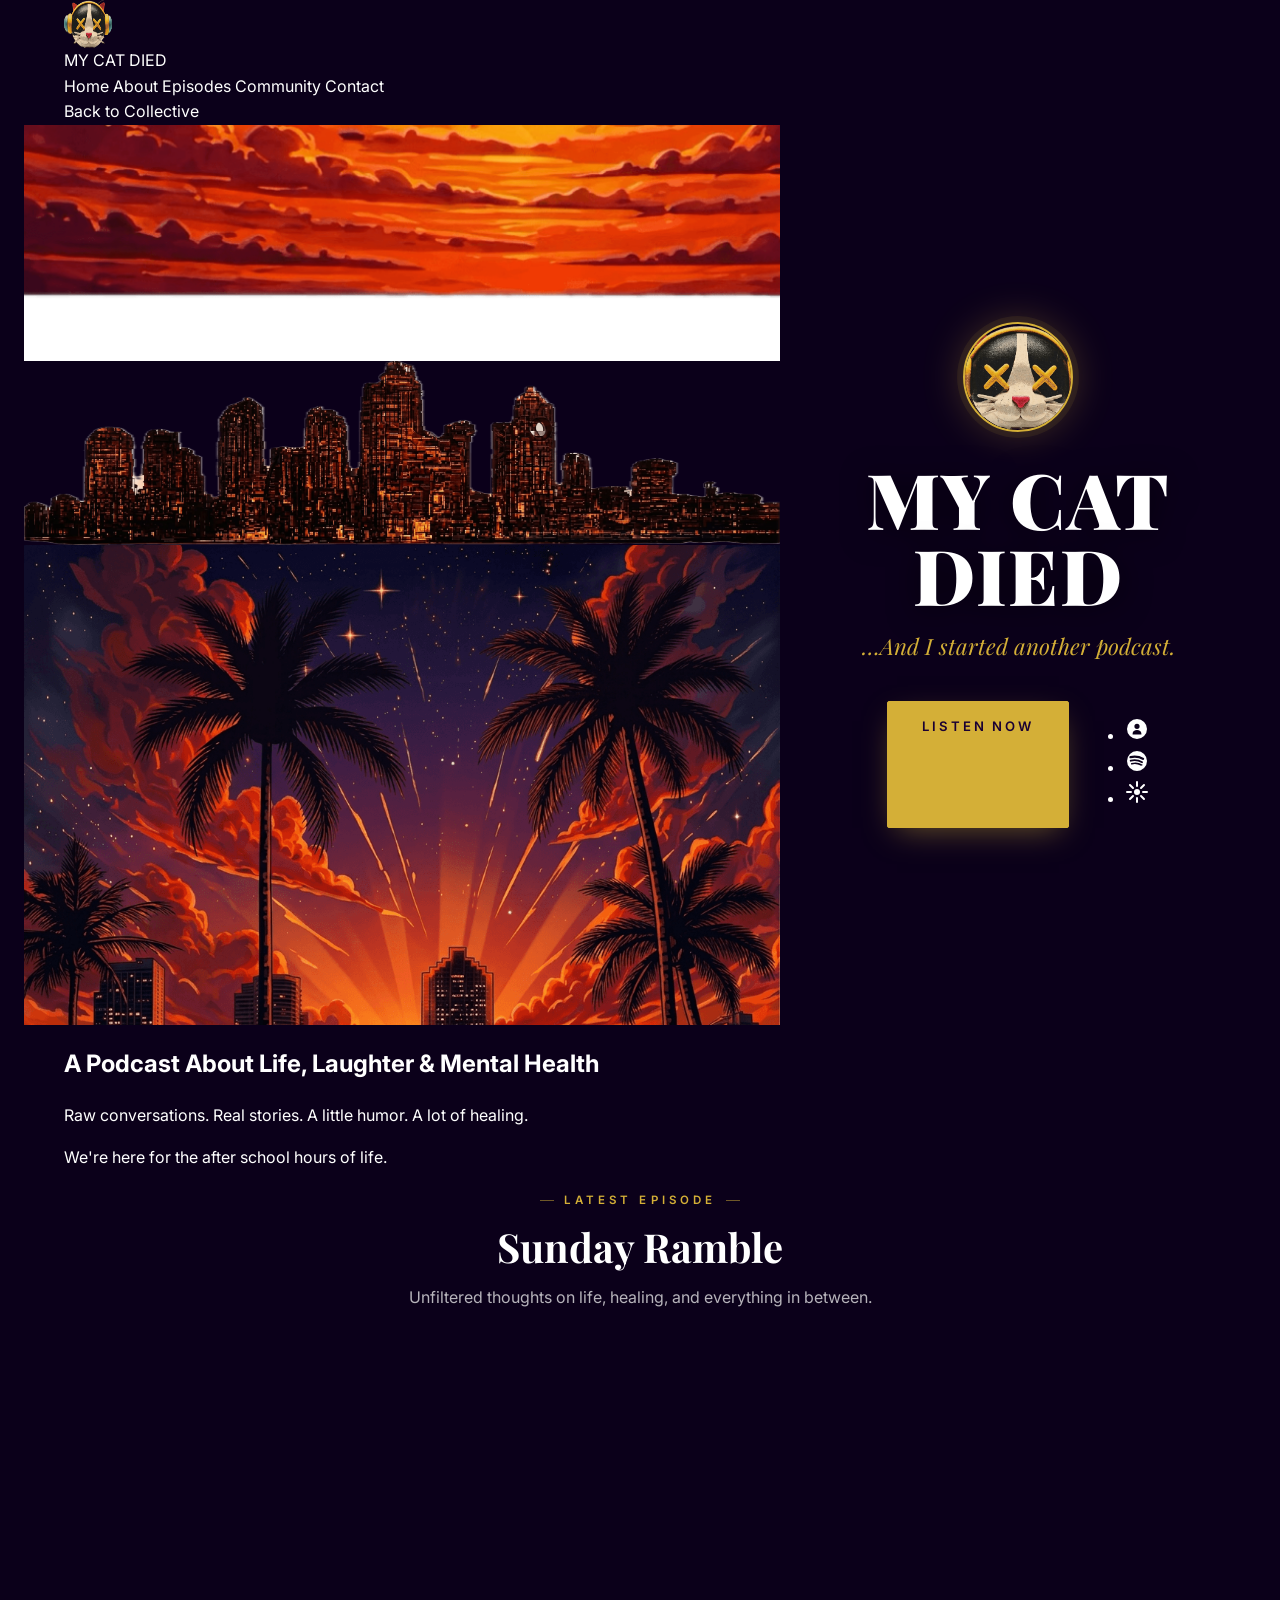
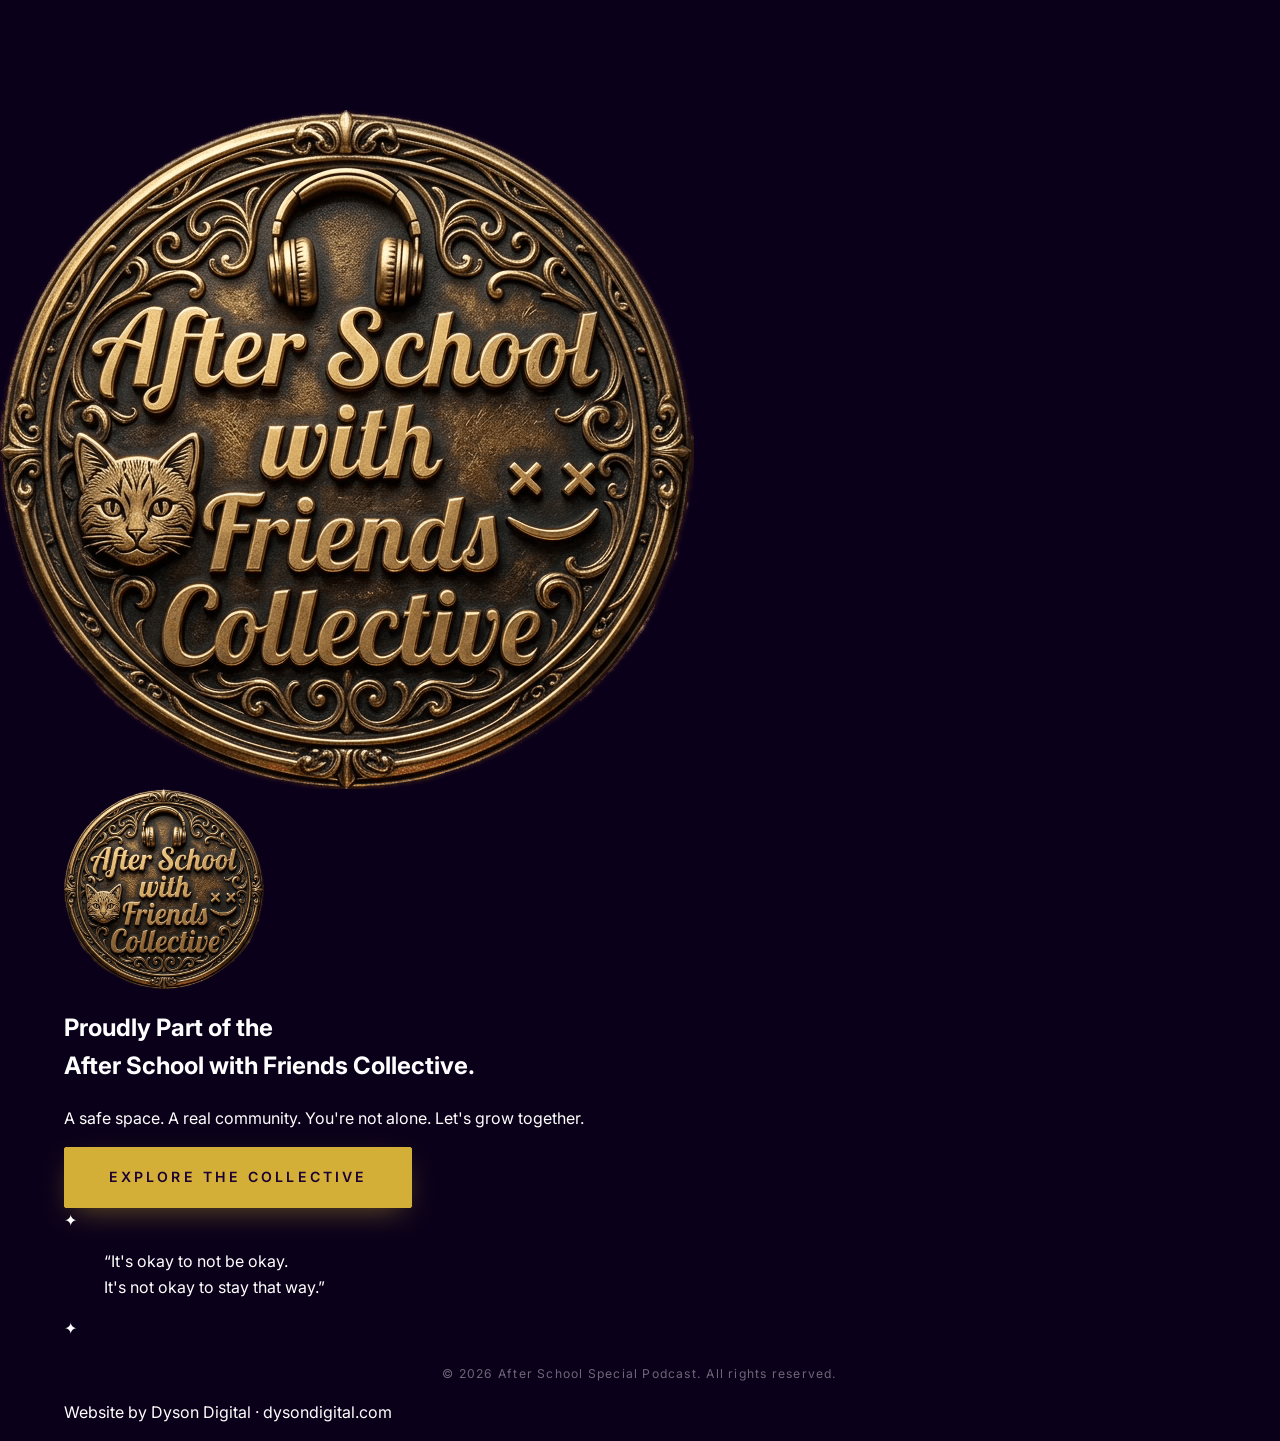
==== commit f27ee9d2: "Update favicon and logo image in index.html" ====
--- a/index.html
+++ b/index.html
@@ -3,84 +3,94 @@
 <head>
   <meta charset="UTF-8" />
   <meta name="viewport" content="width=device-width, initial-scale=1.0" />
-  <meta name="theme-color" content="#0b001a" />
-
-  <!-- Primary Meta -->
-  <title>My Cat Died — A Staffman Collective Podcast</title>
-  <meta name="description" content="Hello, I am the Staffman. My Cat Died is a mental health podcast — a journey of recovery, reflection, and support. Join the collective." />
-  <meta name="author" content="The Staffman / Staffman Collective" />
-  <meta name="keywords" content="My Cat Died, Staffman, Staffman Collective, mental health podcast, Detroit podcast, Sunday Ramble" />
+  <meta name="theme-color" content="#140028" />
+
+  <title>My Cat Died — A Podcast About Life, Laughter & Mental Health</title>
+  <meta name="description" content="My Cat Died is a podcast about life, laughter & mental health. Hosted by Staffman. Proudly part of the After School with Friends Collective." />
+  <meta name="author" content="The Staffman / After School with Friends Collective" />
   <meta name="robots" content="index, follow" />
 
-  <!-- Open Graph -->
   <meta property="og:type" content="website" />
-  <meta property="og:title" content="My Cat Died — A Staffman Collective Podcast" />
-  <meta property="og:description" content="A mental health podcast by the Staffman. Urban Soul Recovery meets sci-fi mythology." />
-  <meta property="og:image" content="images/my-cat-died-logo.png" />
+  <meta property="og:title" content="My Cat Died — A Podcast About Life, Laughter & Mental Health" />
+  <meta property="og:description" content="Raw conversations. Real stories. A little humor. A lot of healing." />
+  <meta property="og:image" content="images/logo-main.png" />
   <meta property="og:url" content="https://mycatdied.com" />
 
-  <!-- Twitter -->
   <meta name="twitter:card" content="summary_large_image" />
-  <meta name="twitter:title" content="My Cat Died — A Staffman Collective Podcast" />
-  <meta name="twitter:description" content="Mental health, mic on. Join the journey." />
-  <meta name="twitter:image" content="images/my-cat-died-logo.png" />
-
-  <!-- Favicons -->
-  <link rel="icon" type="image/png" href="images/my-cat-died-logo.png" />
-  <link rel="apple-touch-icon" href="images/my-cat-died-logo.png" />
-  <link rel="shortcut icon" href="images/my-cat-died-logo.png" />
-
-  <!-- Fonts -->
+  <meta name="twitter:title" content="My Cat Died — Podcast" />
+  <meta name="twitter:description" content="A podcast about life, laughter & mental health." />
+  <meta name="twitter:image" content="images/logo-main.png" />
+
+  <link rel="icon" type="image/png" href="images/logo-main.png" />
+  <link rel="apple-touch-icon" href="images/logo-main.png" />
+  <link rel="shortcut icon" href="images/logo-main.png" />
+
   <link rel="preconnect" href="https://fonts.googleapis.com" />
   <link rel="preconnect" href="https://fonts.gstatic.com" crossorigin />
   <link href="https://fonts.googleapis.com/css2?family=Playfair+Display:ital,wght@0,400;0,700;0,900;1,400&family=Inter:wght@300;400;500;600;700&display=swap" rel="stylesheet" />
 
-  <!-- Stylesheet -->
   <link rel="stylesheet" href="style.css" />
 
   <!-- Schema.org -->
   <script type="application/ld+json">
   {
     "@context": "https://schema.org",
-    "@type": "CreativeWork",
+    "@type": "PodcastSeries",
     "name": "My Cat Died",
-    "alternateName": "A Staffman Collective Podcast",
-    "description": "A mental health podcast by the Staffman — a journey of recovery, reflection, and support.",
+    "description": "A podcast about life, laughter & mental health. Hosted by Staffman.",
     "url": "https://mycatdied.com",
-    "image": "images/my-cat-died-logo.png",
-    "creator": {
-      "@type": "Person",
-      "name": "The Staffman"
-    },
+    "image": "images/logo-main.png",
+    "author": { "@type": "Person", "name": "The Staffman" },
     "publisher": {
       "@type": "Organization",
-      "name": "Staffman Collective",
-      "logo": {
-        "@type": "ImageObject",
-        "url": "images/staffman-collective-stamp.PNG"
-      }
+      "name": "After School with Friends Collective",
+      "url": "https://afterschoolspecialpodcast.com/collective.html",
+      "logo": { "@type": "ImageObject", "url": "images/collective-stamp.png" }
     },
     "inLanguage": "en-US",
-    "genre": ["Mental Health", "Personal Journal", "Talk"]
+    "genre": ["Mental Health", "Comedy", "Talk"]
   }
+  </script>
+
+  <!-- Google tag (gtag.js) -->
+  <script async src="https://www.googletagmanager.com/gtag/js?id=G-XLEHWOXNBV"></script>
+  <script>
+    window.dataLayer = window.dataLayer || [];
+    function gtag(){dataLayer.push(arguments);}
+    gtag('js', new Date());
+    gtag('config', 'G-XLEHWOXNBV');
+  </script>
+
+  <!-- Microsoft Clarity -->
+  <script type="text/javascript">
+    (function(c,l,a,r,i,t,y){
+      c[a]=c[a]||function(){(c[a].q=c[a].q||[]).push(arguments)};
+      t=l.createElement(r);t.async=1;t.src="https://www.clarity.ms/tag/"+i;
+      y=l.getElementsByTagName(r)[0];y.parentNode.insertBefore(t,y);
+    })(window, document, "clarity", "script", "w18806kn40");
   </script>
 </head>
 <body>
 
-  <!-- ============== NAVIGATION ============== -->
-  <header class="nav" id="nav">
-    <div class="container nav-inner">
-      <a href="#hero" class="nav-brand" aria-label="My Cat Died home">
-        <img src="images/my-cat-died-logo.png" alt="" width="36" height="36" loading="lazy" />
-        <span class="nav-brand-text">MY CAT DIED</span>
+  <!-- ============== HEADER ============== -->
+  <header class="site-header" id="siteHeader">
+    <div class="container header-inner">
+      <a href="index.html" class="brand" aria-label="My Cat Died home">
+        <img src="images/logo-main.png" alt="My Cat Died" width="48" height="48" loading="eager" />
+        <span class="brand-text">MY CAT DIED</span>
       </a>
 
-      <nav class="nav-links" aria-label="Primary">
-        <a href="#listen">Listen</a>
-        <a href="#mission">Mission</a>
-        <a href="#collective">Collective</a>
-        <a href="#contact">Submit</a>
+      <nav class="primary-nav" aria-label="Primary">
+        <a href="index.html" class="active">Home</a>
+        <a href="about.html">About</a>
+        <a href="episodes.html">Episodes</a>
+        <a href="community.html">Community</a>
+        <a href="contact.html">Contact</a>
       </nav>
+
+      <a href="https://afterschoolspecialpodcast.com/collective.html" class="btn-collective" target="_blank" rel="noopener">
+        Back to Collective
+      </a>
 
       <button class="nav-toggle" id="navToggle" aria-label="Open menu" aria-expanded="false" aria-controls="mobileMenu">
         <span></span><span></span><span></span>
@@ -88,207 +98,121 @@
     </div>
 
     <div class="mobile-menu" id="mobileMenu" aria-hidden="true">
-      <a href="#hero">Home</a>
-      <a href="#listen">Listen</a>
-      <a href="#mission">Mission</a>
-      <a href="#collective">Collective</a>
-      <a href="#contact">Submit</a>
+      <a href="index.html">Home</a>
+      <a href="about.html">About</a>
+      <a href="episodes.html">Episodes</a>
+      <a href="community.html">Community</a>
+      <a href="contact.html">Contact</a>
+      <a href="https://afterschoolspecialpodcast.com/collective.html" class="mobile-collective" target="_blank" rel="noopener">Back to Collective</a>
     </div>
   </header>
 
   <main>
 
-    <!-- ============== 1. HERO ============== -->
+    <!-- ============== 1. HERO (LAYERED) ============== -->
     <section class="hero" id="hero">
-      <div class="hero-video-wrap" aria-hidden="true">
-        <video
-          class="hero-video"
-          src="videos/my-cat-died-space.mp4"
-          poster="images/my-cat-died-logo.png"
-          autoplay
-          loop
-          muted
-          playsinline
-          preload="metadata">
-        </video>
-        <div class="hero-overlay"></div>
-        <div class="hero-vignette"></div>
-      </div>
-
-      <div class="hero-content">
-        <img
-          class="hero-logo"
-          src="images/my-cat-died-logo.png"
-          alt="My Cat Died logo"
-          width="120"
-          height="120"
-          loading="lazy" />
-
-        <div class="hero-eyebrow">
-          <span class="eyebrow-line"></span>
-          <span>A Staffman Collective Podcast</span>
-          <span class="eyebrow-line"></span>
+      <!-- Layered scene -->
+      <div class="hero-scene" aria-hidden="true">
+        <img class="layer layer-bg"        src="images/hero-bg.png"         alt="" loading="eager" />
+        <img class="layer layer-city-1"    src="images/hero-city.png"       alt="" loading="eager" />
+        <img class="layer layer-city-2"    src="images/hero-city2.png"      alt="" loading="eager" />
+        <img class="layer layer-city-3"    src="images/hero-city3.png"      alt="" loading="eager" />
+        <img class="layer layer-palms"     src="images/hero-palms.png"      alt="" loading="eager" />
+        <img class="layer layer-ship"      src="images/hero-ship.png"       alt="" loading="eager" />
+        <div class="layer layer-glow"></div>
+        <img class="layer layer-foreground" src="images/hero-foreground.png" alt="" loading="eager" />
+      </div>
+
+      <!-- Hero content -->
+      <div class="container hero-content">
+        <div class="hero-copy">
+          <img class="hero-logo" src="images/logo-main.png" alt="" width="280" height="200" loading="eager" />
+
+          <h1 class="hero-title">MY CAT DIED</h1>
+          <p class="hero-tagline">&hellip;And I started another podcast.</p>
+
+          <div class="hero-ctas">
+            <a href="https://open.spotify.com/show/7yxQ1P6vtBlSaiVeNswRfO" class="btn btn-gold" target="_blank" rel="noopener">Listen Now</a>
+
+            <ul class="platform-icons" aria-label="Listen on">
+              <li><a href="https://podcasts.apple.com" target="_blank" rel="noopener" aria-label="Apple Podcasts">
+                <svg viewBox="0 0 24 24" width="24" height="24" aria-hidden="true"><path fill="currentColor" d="M12 2a10 10 0 1 0 10 10A10 10 0 0 0 12 2Zm0 4.7a2.6 2.6 0 1 1-2.6 2.6A2.6 2.6 0 0 1 12 6.7Zm0 6.4c2.4 0 4.4 1.4 4.4 3.6v.8H7.6v-.8c0-2.2 2-3.6 4.4-3.6Z"/></svg>
+              </a></li>
+              <li><a href="https://open.spotify.com/show/7yxQ1P6vtBlSaiVeNswRfO" target="_blank" rel="noopener" aria-label="Spotify">
+                <svg viewBox="0 0 24 24" width="24" height="24" aria-hidden="true"><path fill="currentColor" d="M12 2a10 10 0 1 0 10 10A10 10 0 0 0 12 2Zm4.6 14.4a.7.7 0 0 1-1 .2A12 12 0 0 0 7 15.4a.7.7 0 1 1-.4-1.3 13.4 13.4 0 0 1 10.6 1.3.7.7 0 0 1 .4.9Zm1.2-2.7a.9.9 0 0 1-1.2.3 14.6 14.6 0 0 0-10.5-1.5.9.9 0 1 1-.5-1.7A16.4 16.4 0 0 1 17.6 12.5a.9.9 0 0 1 .2 1.2Zm.1-2.8a17.5 17.5 0 0 0-12-1.7 1.1 1.1 0 1 1-.6-2.1 19.7 19.7 0 0 1 13.5 1.9 1.1 1.1 0 0 1-1 1.9Z"/></svg>
+              </a></li>
+              <li><a href="https://podcasts.google.com" target="_blank" rel="noopener" aria-label="Google Podcasts">
+                <svg viewBox="0 0 24 24" width="24" height="24" aria-hidden="true"><path fill="currentColor" d="M12 2v4M12 18v4M2 12h4M18 12h4M5 5l3 3M16 16l3 3M5 19l3-3M16 8l3-3" stroke="currentColor" stroke-width="2" stroke-linecap="round" fill="none"/><circle cx="12" cy="12" r="3" fill="currentColor"/></svg>
+              </a></li>
+            </ul>
+          </div>
         </div>
-
-        <h1 class="hero-title">MY CAT DIED</h1>
-        <p class="hero-tagline">&hellip;And I started another podcast.</p>
-
-        <div class="hero-ctas">
-          <a href="#listen" class="btn btn-gold">Listen Now</a>
-          <a href="#collective" class="btn btn-ghost">Join the Journey</a>
-        </div>
-      </div>
-
-      <div class="scroll-cue" aria-hidden="true">
-        <span>Scroll</span>
-        <span class="scroll-line"></span>
-      </div>
-    </section>
-
-    <!-- ============== 2. FEATURED AUDIO ============== -->
-    <section class="listen" id="listen">
+      </div>
+    </section>
+
+    <!-- ============== 2. PODCAST DESCRIPTION ============== -->
+    <section class="description">
+      <div class="container reveal">
+        <h2 class="description-title">A Podcast About Life, Laughter &amp; Mental Health</h2>
+        <p class="description-sub">Raw conversations. Real stories. A little humor. A lot of healing.</p>
+        <p class="description-sub">We're here for the after school hours of life.</p>
+      </div>
+    </section>
+
+    <!-- ============== 3. FEATURED EPISODE ============== -->
+    <section class="featured" id="featured">
       <div class="container">
         <div class="section-head reveal">
-          <span class="section-kicker">Featured Episode</span>
+          <span class="section-kicker">Latest Episode</span>
           <h2 class="section-title">Sunday Ramble</h2>
-          <p class="section-sub">Pull up a chair. This one's for the quiet afternoons.</p>
+          <p class="section-sub">Unfiltered thoughts on life, healing, and everything in between.</p>
         </div>
 
-        <div class="audio-frame reveal">
+        <div class="featured-frame reveal">
           <iframe
-            class="sc-embed"
-            title="Sunday Ramble by J. Staffman"
+            class="spotify-embed"
+            title="My Cat Died on Spotify"
+            src="https://open.spotify.com/embed/show/7yxQ1P6vtBlSaiVeNswRfO?utm_source=generator&theme=0"
+            width="100%"
+            height="352"
+            frameborder="0"
             loading="lazy"
-            scrolling="no"
-            frameborder="no"
-            allow="autoplay"
-            src="https://w.soundcloud.com/player/?url=https%3A//soundcloud.com/j-staffman/sunday-ramble&color=%23d4af37&auto_play=false&hide_related=false&show_comments=true&show_user=true&show_reposts=false&show_teaser=true&visual=true">
-          </iframe>
-          <p class="sc-credit">
-            <a href="https://soundcloud.com/j-staffman" target="_blank" rel="noopener">J. Staffman</a>
-            <span class="sep">&middot;</span>
-            <a href="https://soundcloud.com/j-staffman/sunday-ramble" target="_blank" rel="noopener">Sunday Ramble</a>
-          </p>
+            allow="autoplay; clipboard-write; encrypted-media; fullscreen; picture-in-picture"></iframe>
         </div>
       </div>
     </section>
 
-    <!-- ============== 3. MISSION ============== -->
-    <section class="mission" id="mission">
-      <div class="container mission-inner reveal">
-        <span class="mission-kicker">The Mission</span>
-        <blockquote class="mission-quote">
-          <span class="quote-mark" aria-hidden="true">&ldquo;</span>
-          Hello, I am the Staffman. I have a mental health podcast that I do for myself as well as for others. It is my hope that through my journey, I can be a support for them.
+    <!-- ============== 4. PROUDLY PART OF ============== -->
+    <section class="proudly" id="proudly">
+      <img class="proudly-watermark" src="images/collective-stamp.png" alt="" loading="lazy" aria-hidden="true" />
+
+      <div class="container proudly-inner reveal">
+        <img class="proudly-stamp" src="images/collective-stamp.png" alt="After School with Friends Collective seal" width="200" height="200" loading="lazy" />
+        <h2 class="proudly-title">Proudly Part of the<br/>After School with Friends Collective.</h2>
+        <p class="proudly-text">A safe space. A real community. You're not alone. Let's grow together.</p>
+        <a href="https://afterschoolspecialpodcast.com/collective.html" class="btn btn-gold btn-large btn-glow" target="_blank" rel="noopener">Explore the Collective</a>
+      </div>
+    </section>
+
+    <!-- ============== 5. QUOTE ============== -->
+    <section class="quote-section">
+      <div class="container reveal">
+        <span class="quote-stars" aria-hidden="true">✦</span>
+        <blockquote class="big-quote">
+          &ldquo;It's okay to not be okay.<br/>
+          It's not okay to stay that way.&rdquo;
         </blockquote>
-        <div class="mission-signature">
-          <span class="sig-line"></span>
-          <span class="sig-name">— The Staffman</span>
-          <span class="sig-line"></span>
-        </div>
-      </div>
-    </section>
-
-    <!-- ============== 4. COLLECTIVE CTA ============== -->
-    <section class="collective" id="collective">
-      <img
-        class="collective-watermark"
-        src="images/staffman-collective-stamp.PNG"
-        alt=""
-        loading="lazy"
-        width="600"
-        height="600"
-        aria-hidden="true" />
-
-      <div class="container collective-inner reveal">
-        <img
-          class="stamp-img"
-          src="images/staffman-collective-stamp.PNG"
-          alt="Staffman Collective certified seal"
-          width="180"
-          height="180"
-          loading="lazy" />
-
-        <h2 class="collective-title">Join the Collective</h2>
-        <p class="collective-text">
-          We're building a circle of voices, stories, and support. If you're a creator, a listener, or simply someone on the journey — we'd like you at the table.
-        </p>
-
-        <a href="#contact" class="btn btn-gold btn-large">Join the Journey</a>
-
-        <div class="collective-meta">
-          <span>Certified by the Staffman Collective</span>
-          <span class="meta-sep">&middot;</span>
-          <span>Est. Detroit</span>
-        </div>
-      </div>
-    </section>
-
-    <!-- ============== 5. SUBMIT / CONTACT ============== -->
-    <section class="submit" id="contact">
-      <div class="container">
-        <div class="section-head reveal">
-          <span class="section-kicker">Topic Submission</span>
-          <h2 class="section-title">Send the Staffman a Thought</h2>
-          <p class="section-sub">A topic, a question, a story you want told. This is an open mic.</p>
-        </div>
-
-        <form
-          class="submit-form reveal"
-          action="https://formspree.io/f/mvzvblry"
-          method="POST"
-          novalidate>
-          <div class="field">
-            <label for="name">Your Name</label>
-            <input type="text" id="name" name="name" placeholder="Jane Doe" required />
-          </div>
-
-          <div class="field">
-            <label for="email">Email</label>
-            <input type="email" id="email" name="email" placeholder="you@domain.com" required />
-          </div>
-
-          <div class="field field-full">
-            <label for="message">Message</label>
-            <textarea id="message" name="message" rows="5" placeholder="What's on your mind? What should the Staffman talk about?" required></textarea>
-          </div>
-
-          <input type="hidden" name="_subject" value="New topic submission — My Cat Died" />
-
-          <div class="field field-full form-actions">
-            <button type="submit" class="btn btn-gold btn-large">Submit</button>
-            <span class="form-note" id="formNote" aria-live="polite"></span>
-          </div>
-        </form>
+        <span class="quote-stars" aria-hidden="true">✦</span>
       </div>
     </section>
   </main>
 
   <!-- ============== FOOTER ============== -->
-  <footer class="footer">
-    <div class="container footer-inner">
-      <div class="footer-brand">
-        <img src="images/my-cat-died-logo.png" alt="My Cat Died" width="44" height="44" loading="lazy" />
-        <div>
-          <p class="footer-title">MY CAT DIED</p>
-          <p class="footer-sub">A Staffman Collective production.</p>
-        </div>
-      </div>
-
-      <div class="footer-stamp">
-        <img src="images/staffman-collective-stamp.PNG" alt="Staffman Collective seal" width="64" height="64" loading="lazy" />
-        <span>Certified &middot; Detroit</span>
-      </div>
-
-      <div class="footer-links">
-        <a href="#hero">Home</a>
-        <a href="#listen">Listen</a>
-        <a href="#mission">Mission</a>
-        <a href="#collective">Collective</a>
-        <a href="#contact">Submit</a>
-      </div>
+  <footer class="site-footer">
+    <div class="container">
+      <p class="footer-copy">&copy; 2026 After School Special Podcast. All rights reserved.</p>
+      <p class="footer-credit">Website by <a href="https://dysondigital.com/" target="_blank" rel="noopener">Dyson Digital</a> &middot; <a href="https://dysondigital.com/" target="_blank" rel="noopener">dysondigital.com</a></p>
     </div>
-    <p class="footer-copy">&copy; <span id="year"></span> The Staffman &middot; Staffman Collective. All rights reserved.</p>
   </footer>
 
   <script src="script.js" defer></script>
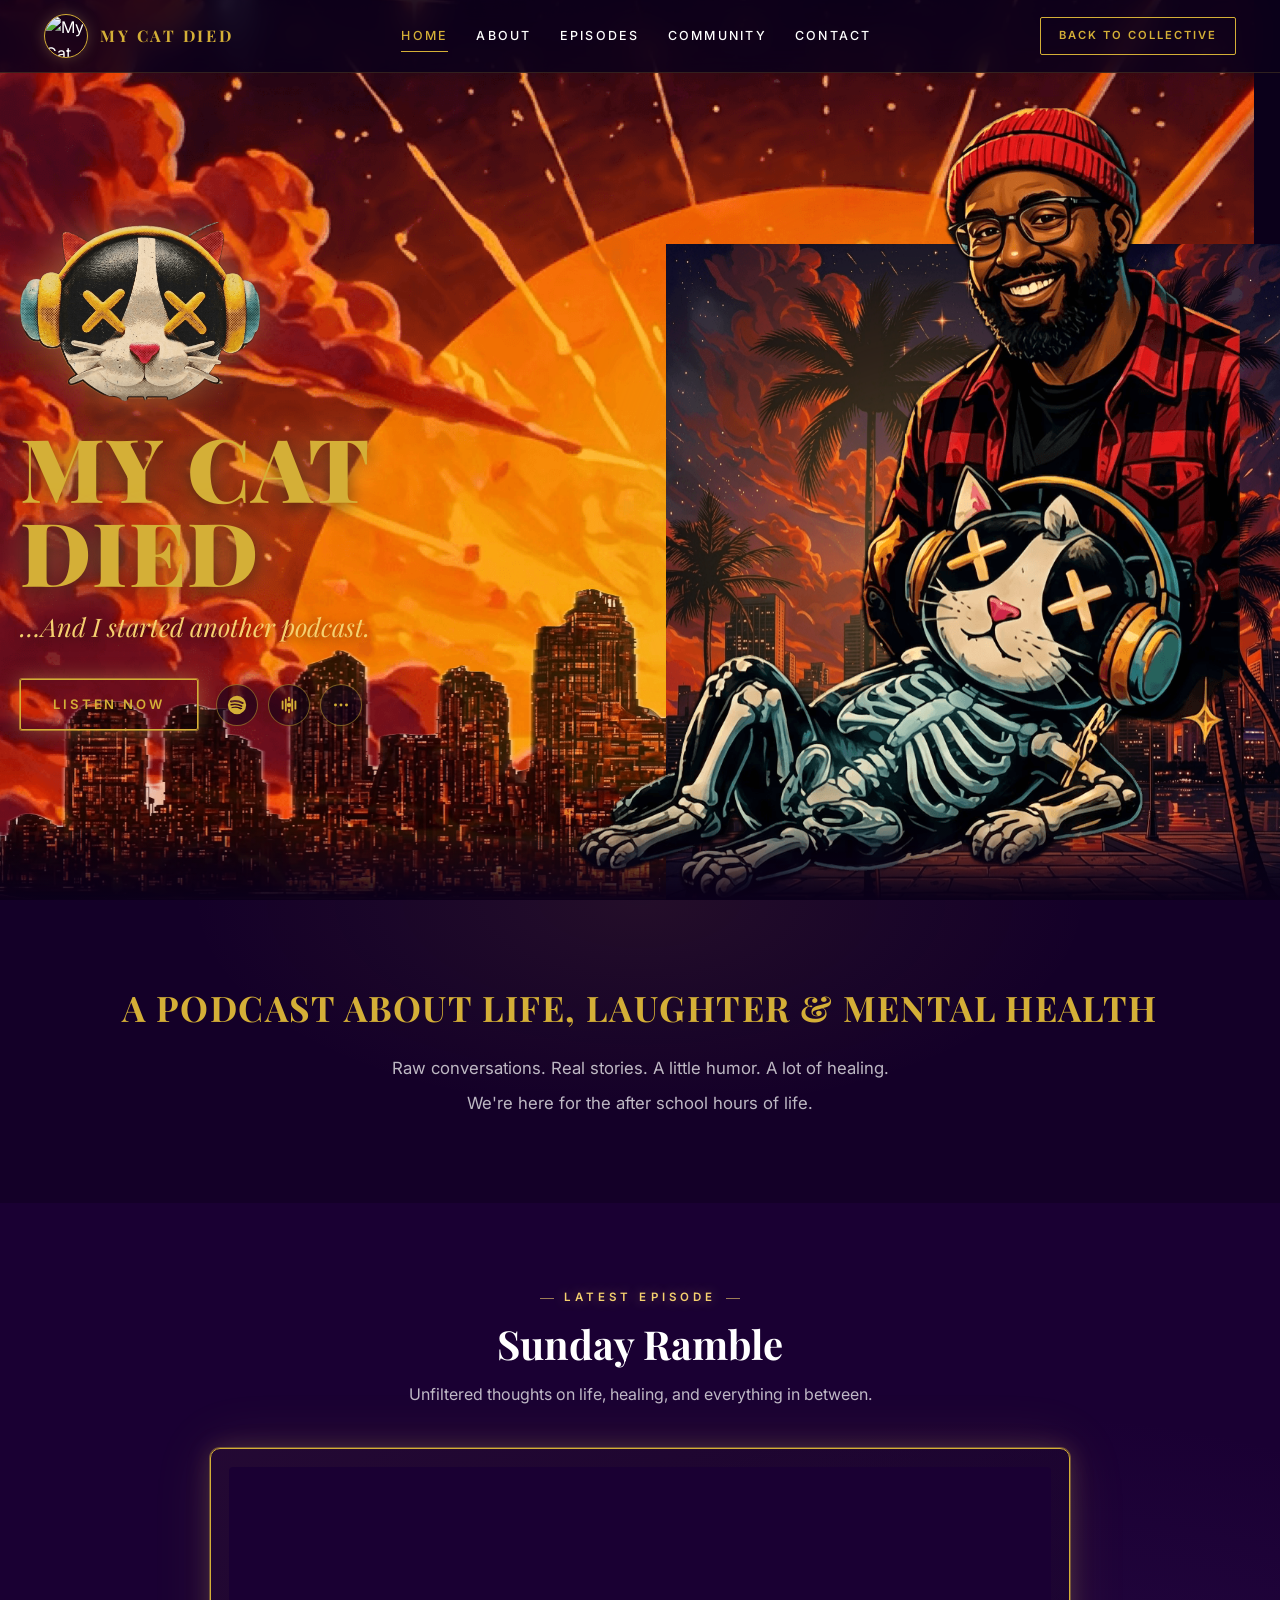
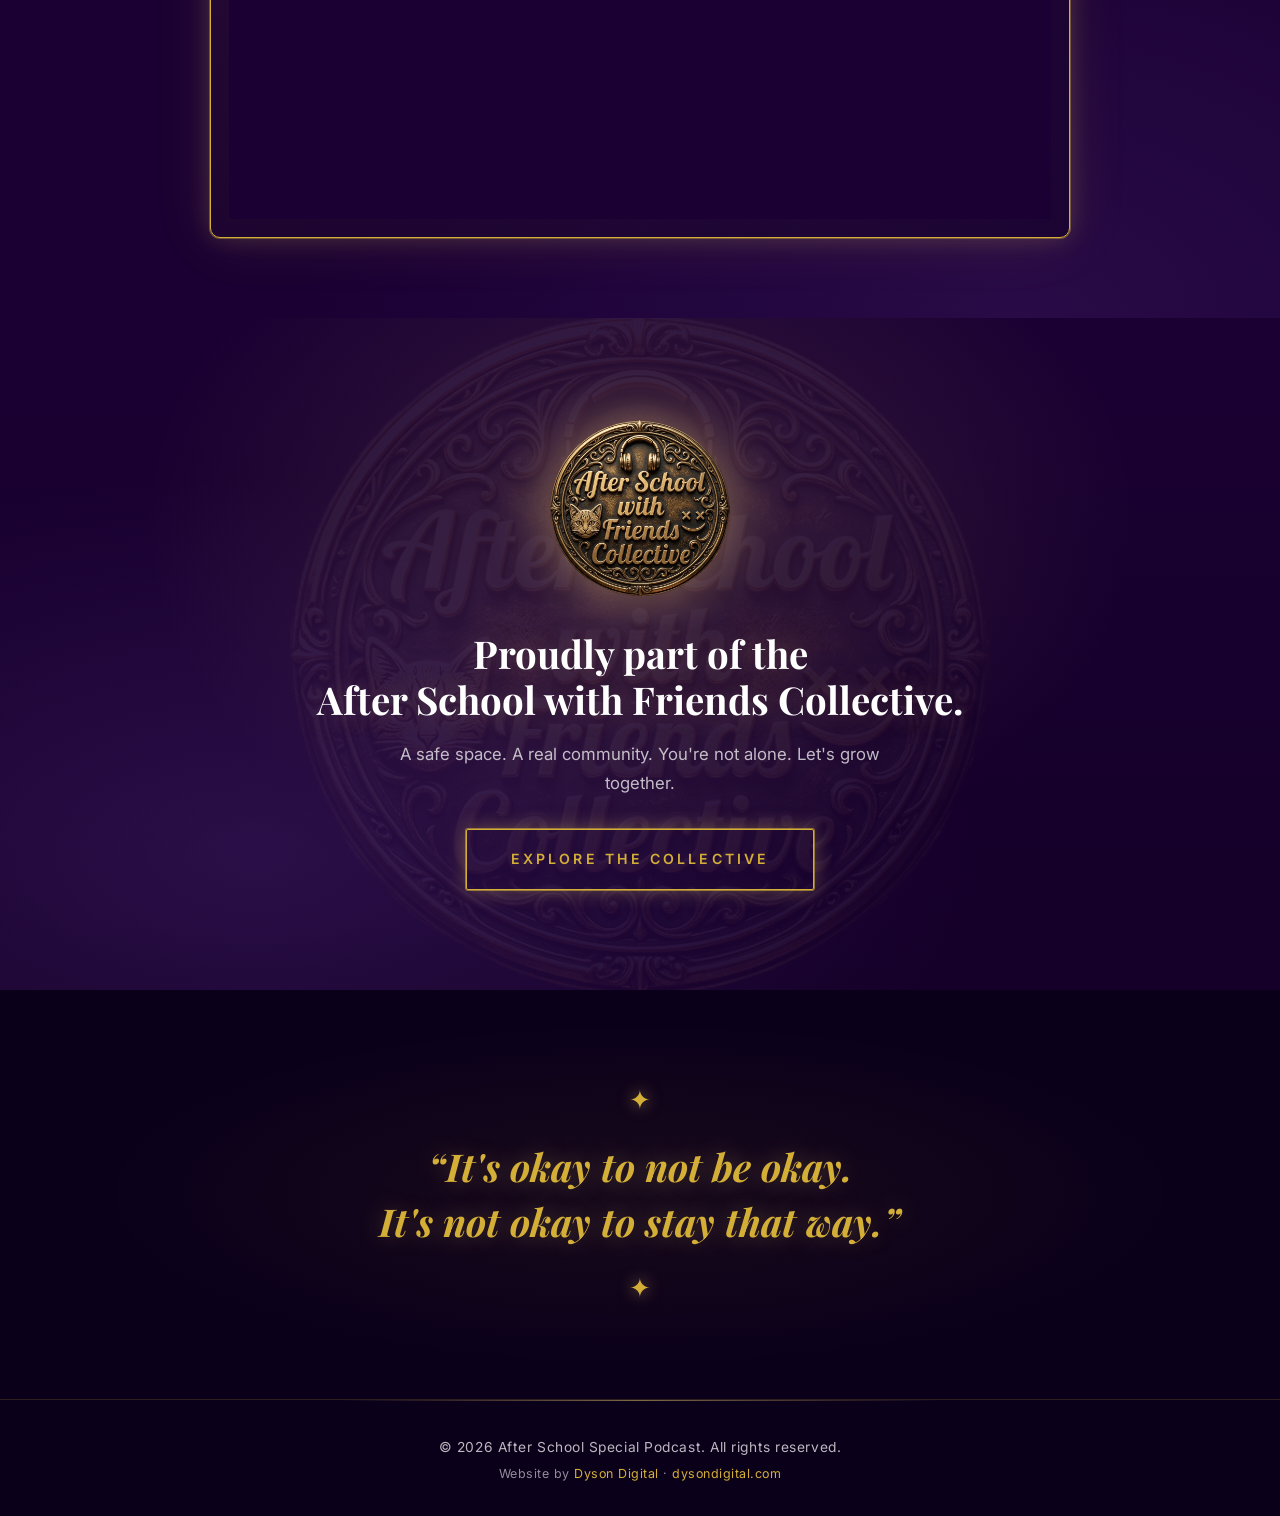
==== commit bdb58368: "Add files via upload" ====
--- a/index.html
+++ b/index.html
@@ -21,9 +21,9 @@
   <meta name="twitter:description" content="A podcast about life, laughter & mental health." />
   <meta name="twitter:image" content="images/logo-main.png" />
 
-  <link rel="icon" type="image/png" href="images/logo-main.png" />
-  <link rel="apple-touch-icon" href="images/logo-main.png" />
-  <link rel="shortcut icon" href="images/logo-main.png" />
+  <link rel="icon" type="image/png" href="images/logo-cat.png" />
+  <link rel="apple-touch-icon" href="images/logo-cat.png" />
+  <link rel="shortcut icon" href="images/logo-cat.png" />
 
   <link rel="preconnect" href="https://fonts.googleapis.com" />
   <link rel="preconnect" href="https://fonts.gstatic.com" crossorigin />
@@ -31,7 +31,6 @@
 
   <link rel="stylesheet" href="style.css" />
 
-  <!-- Schema.org -->
   <script type="application/ld+json">
   {
     "@context": "https://schema.org",
@@ -76,7 +75,7 @@
   <header class="site-header" id="siteHeader">
     <div class="container header-inner">
       <a href="index.html" class="brand" aria-label="My Cat Died home">
-        <img src="images/logo-main.png" alt="My Cat Died" width="48" height="48" loading="eager" />
+        <img src="images/logo-cat.png" alt="My Cat Died" width="48" height="48" loading="eager" />
         <span class="brand-text">MY CAT DIED</span>
       </a>
 
@@ -109,21 +108,35 @@
 
   <main>
 
-    <!-- ============== 1. HERO (LAYERED) ============== -->
+    <!-- ============== 1. HERO (LAYERED + VIDEO FOREGROUND) ============== -->
     <section class="hero" id="hero">
-      <!-- Layered scene -->
+      <!-- Layered background scene -->
       <div class="hero-scene" aria-hidden="true">
         <img class="layer layer-bg"        src="images/hero-bg.png"         alt="" loading="eager" />
         <img class="layer layer-city-1"    src="images/hero-city.png"       alt="" loading="eager" />
-        <img class="layer layer-city-2"    src="images/hero-city2.png"      alt="" loading="eager" />
         <img class="layer layer-city-3"    src="images/hero-city3.png"      alt="" loading="eager" />
         <img class="layer layer-palms"     src="images/hero-palms.png"      alt="" loading="eager" />
-        <img class="layer layer-ship"      src="images/hero-ship.png"       alt="" loading="eager" />
-        <div class="layer layer-glow"></div>
-        <img class="layer layer-foreground" src="images/hero-foreground.png" alt="" loading="eager" />
-      </div>
-
-      <!-- Hero content -->
+        <img class="layer layer-ship-1"    src="images/hero-ship.png"       alt="" loading="lazy" />
+        <img class="layer layer-ship-2"    src="images/hero-spaceship2.png" alt="" loading="lazy" />
+        <img class="layer layer-ship-3"    src="images/hero-spaceship3.png" alt="" loading="lazy" />
+      </div>
+
+      <!-- Video foreground (the focal point) -->
+      <div class="hero-video-stage" aria-hidden="true">
+        <div class="hero-video-glow"></div>
+        <video
+          class="hero-video"
+          autoplay
+          muted
+          loop
+          playsinline
+          preload="metadata"
+          poster="images/host-main.png">
+          <source src="videos/hero-foreground.MP4" type="video/mp4" />
+        </video>
+      </div>
+
+      <!-- Hero copy -->
       <div class="container hero-content">
         <div class="hero-copy">
           <img class="hero-logo" src="images/logo-main.png" alt="" width="280" height="200" loading="eager" />
@@ -135,14 +148,14 @@
             <a href="https://open.spotify.com/show/7yxQ1P6vtBlSaiVeNswRfO" class="btn btn-gold" target="_blank" rel="noopener">Listen Now</a>
 
             <ul class="platform-icons" aria-label="Listen on">
-              <li><a href="https://podcasts.apple.com" target="_blank" rel="noopener" aria-label="Apple Podcasts">
-                <svg viewBox="0 0 24 24" width="24" height="24" aria-hidden="true"><path fill="currentColor" d="M12 2a10 10 0 1 0 10 10A10 10 0 0 0 12 2Zm0 4.7a2.6 2.6 0 1 1-2.6 2.6A2.6 2.6 0 0 1 12 6.7Zm0 6.4c2.4 0 4.4 1.4 4.4 3.6v.8H7.6v-.8c0-2.2 2-3.6 4.4-3.6Z"/></svg>
+              <li><a href="https://open.spotify.com/show/7yxQ1P6vtBlSaiVeNswRfO" target="_blank" rel="noopener" aria-label="Spotify" title="Spotify">
+                <svg viewBox="0 0 24 24" width="22" height="22" aria-hidden="true"><path fill="currentColor" d="M12 2a10 10 0 1 0 10 10A10 10 0 0 0 12 2Zm4.6 14.4a.7.7 0 0 1-1 .2A12 12 0 0 0 7 15.4a.7.7 0 1 1-.4-1.3 13.4 13.4 0 0 1 10.6 1.3.7.7 0 0 1 .4.9Zm1.2-2.7a.9.9 0 0 1-1.2.3 14.6 14.6 0 0 0-10.5-1.5.9.9 0 1 1-.5-1.7A16.4 16.4 0 0 1 17.6 12.5a.9.9 0 0 1 .2 1.2Zm.1-2.8a17.5 17.5 0 0 0-12-1.7 1.1 1.1 0 1 1-.6-2.1 19.7 19.7 0 0 1 13.5 1.9 1.1 1.1 0 0 1-1 1.9Z"/></svg>
               </a></li>
-              <li><a href="https://open.spotify.com/show/7yxQ1P6vtBlSaiVeNswRfO" target="_blank" rel="noopener" aria-label="Spotify">
-                <svg viewBox="0 0 24 24" width="24" height="24" aria-hidden="true"><path fill="currentColor" d="M12 2a10 10 0 1 0 10 10A10 10 0 0 0 12 2Zm4.6 14.4a.7.7 0 0 1-1 .2A12 12 0 0 0 7 15.4a.7.7 0 1 1-.4-1.3 13.4 13.4 0 0 1 10.6 1.3.7.7 0 0 1 .4.9Zm1.2-2.7a.9.9 0 0 1-1.2.3 14.6 14.6 0 0 0-10.5-1.5.9.9 0 1 1-.5-1.7A16.4 16.4 0 0 1 17.6 12.5a.9.9 0 0 1 .2 1.2Zm.1-2.8a17.5 17.5 0 0 0-12-1.7 1.1 1.1 0 1 1-.6-2.1 19.7 19.7 0 0 1 13.5 1.9 1.1 1.1 0 0 1-1 1.9Z"/></svg>
+              <li><a href="https://podcasts.google.com" target="_blank" rel="noopener" aria-label="Google Podcasts" title="Google Podcasts">
+                <svg viewBox="0 0 24 24" width="22" height="22" aria-hidden="true"><circle cx="12" cy="12" r="2.4" fill="currentColor"/><path d="M12 4v3M12 17v3M5 8v8M19 8v8M8.5 6v12M15.5 6v12" stroke="currentColor" stroke-width="2" stroke-linecap="round" fill="none"/></svg>
               </a></li>
-              <li><a href="https://podcasts.google.com" target="_blank" rel="noopener" aria-label="Google Podcasts">
-                <svg viewBox="0 0 24 24" width="24" height="24" aria-hidden="true"><path fill="currentColor" d="M12 2v4M12 18v4M2 12h4M18 12h4M5 5l3 3M16 16l3 3M5 19l3-3M16 8l3-3" stroke="currentColor" stroke-width="2" stroke-linecap="round" fill="none"/><circle cx="12" cy="12" r="3" fill="currentColor"/></svg>
+              <li><a href="#" target="_blank" rel="noopener" aria-label="More platforms" title="More platforms">
+                <svg viewBox="0 0 24 24" width="22" height="22" aria-hidden="true"><circle cx="6" cy="12" r="1.6" fill="currentColor"/><circle cx="12" cy="12" r="1.6" fill="currentColor"/><circle cx="18" cy="12" r="1.6" fill="currentColor"/></svg>
               </a></li>
             </ul>
           </div>
@@ -150,7 +163,7 @@
       </div>
     </section>
 
-    <!-- ============== 2. PODCAST DESCRIPTION ============== -->
+    <!-- ============== 2. PODCAST STRIP ============== -->
     <section class="description">
       <div class="container reveal">
         <h2 class="description-title">A Podcast About Life, Laughter &amp; Mental Health</h2>
@@ -188,7 +201,7 @@
 
       <div class="container proudly-inner reveal">
         <img class="proudly-stamp" src="images/collective-stamp.png" alt="After School with Friends Collective seal" width="200" height="200" loading="lazy" />
-        <h2 class="proudly-title">Proudly Part of the<br/>After School with Friends Collective.</h2>
+        <h2 class="proudly-title">Proudly part of the<br/>After School with Friends Collective.</h2>
         <p class="proudly-text">A safe space. A real community. You're not alone. Let's grow together.</p>
         <a href="https://afterschoolspecialpodcast.com/collective.html" class="btn btn-gold btn-large btn-glow" target="_blank" rel="noopener">Explore the Collective</a>
       </div>
--- a/style.css
+++ b/style.css
@@ -1,93 +1,68 @@
 /* =================================================================
-   MY CAT DIED — A Staffman Collective Podcast
-   External stylesheet (no inline CSS anywhere)
-   Aesthetic: Urban Soul Recovery × Sci-Fi Mythology × Art Deco
-   ================================================================= */
-
-/* ---------- Design Tokens ---------- */
+   MY CAT DIED — After School with Friends Collective
+   Multi-page external stylesheet
+   Aesthetic: Sci-Fi Pop Art × Art Deco × Neon Glow × Poster Composition
+   ================================================================= */
+
+/* ---------- Tokens ---------- */
 :root {
-  /* Color */
-  --bg-primary:    #0b001a;
-  --bg-secondary:  #1a0033;
-  --bg-soft:       #f8f4ff;
-  --gold:          #d4af37;
-  --gold-warm:     #b8932e;
-  --gold-soft:     rgba(212, 175, 55, 0.15);
-  --text-light:    #ffffff;
-  --text-dark:     #1a0033;
-  --text-muted:    rgba(255, 255, 255, 0.7);
-  --text-muted-2:  rgba(255, 255, 255, 0.5);
-
-  /* Type */
-  --font-display:  'Playfair Display', Georgia, serif;
-  --font-body:     'Inter', -apple-system, BlinkMacSystemFont, 'Segoe UI', sans-serif;
-
-  /* Layout */
-  --max-w:         1200px;
-  --pad-section:   80px;
-  --pad-section-m: 48px;
-  --radius-sm:     4px;
-  --radius-md:     10px;
-
-  /* Effects */
-  --shadow-deep:   0 30px 80px -30px rgba(0, 0, 0, 0.8);
-  --shadow-gold:   0 0 0 1px rgba(212, 175, 55, 0.35),
-                   0 20px 60px -20px rgba(212, 175, 55, 0.25);
-
-  /* Motion */
-  --ease:          cubic-bezier(0.4, 0, 0.2, 1);
-}
-
-/* ---------- Base Reset ---------- */
-*,
-*::before,
-*::after {
-  box-sizing: border-box;
-}
-
-html {
-  scroll-behavior: smooth;
-  -webkit-text-size-adjust: 100%;
-}
-
+  --bg-base:        #0b001a;
+  --bg-lifted:      #140028;
+  --bg-secondary:   #1a0033;
+  --bg-soft:        #f8f4ff;
+
+  --gold:           #d4af37;
+  --gold-warm:      #b8932e;
+  --glow:           #f5d06f;
+  --glow-soft:      rgba(245, 208, 111, 0.35);
+
+  --text-light:     #ffffff;
+  --text-dark:      #1a0033;
+  --text-muted:     rgba(255, 255, 255, 0.72);
+  --text-muted-2:   rgba(255, 255, 255, 0.55);
+
+  --font-display:   'Playfair Display', Georgia, serif;
+  --font-body:      'Inter', -apple-system, BlinkMacSystemFont, 'Segoe UI', sans-serif;
+
+  --max-w:          1240px;
+  --pad-section:    80px;
+  --pad-section-m:  48px;
+  --radius-sm:      4px;
+  --radius-md:      10px;
+
+  --glow-gold:      0 0 0 1px rgba(212, 175, 55, 0.4),
+                    0 0 24px rgba(245, 208, 111, 0.18),
+                    0 0 60px rgba(212, 175, 55, 0.12);
+  --glow-button:    0 0 0 1px rgba(212, 175, 55, 0.6),
+                    0 0 20px rgba(245, 208, 111, 0.35);
+  --glow-button-hv: 0 0 0 1px rgba(245, 208, 111, 0.9),
+                    0 0 32px rgba(245, 208, 111, 0.6),
+                    0 0 60px rgba(245, 208, 111, 0.3);
+
+  --ease:           cubic-bezier(0.4, 0, 0.2, 1);
+  --header-h:       72px;
+}
+
+/* ---------- Reset ---------- */
+*, *::before, *::after { box-sizing: border-box; }
+html { scroll-behavior: smooth; -webkit-text-size-adjust: 100%; }
 body {
   margin: 0;
   font-family: var(--font-body);
   font-weight: 400;
   line-height: 1.6;
   color: var(--text-light);
-  background: var(--bg-primary);
+  background: var(--bg-base);
   overflow-x: hidden;
   min-height: 100vh;
   -webkit-font-smoothing: antialiased;
   -moz-osx-font-smoothing: grayscale;
 }
-
-img,
-video,
-iframe {
-  display: block;
-  max-width: 100%;
-}
-
-a {
-  color: inherit;
-  text-decoration: none;
-}
-
-button {
-  font-family: inherit;
-  cursor: pointer;
-  border: none;
-  background: none;
-}
-
-input,
-textarea {
-  font-family: inherit;
-}
-
-/* ---------- Container ---------- */
+img, video, iframe { display: block; max-width: 100%; }
+a { color: inherit; text-decoration: none; }
+button { font-family: inherit; cursor: pointer; border: none; background: none; }
+input, textarea { font-family: inherit; }
+
 .container {
   max-width: var(--max-w);
   margin: 0 auto;
@@ -96,72 +71,65 @@
   width: 100%;
 }
 
-/* ---------- Reveal animation (scroll-triggered) ---------- */
 .reveal {
   opacity: 0;
   transform: translateY(20px);
   transition: opacity 0.8s var(--ease), transform 0.8s var(--ease);
 }
-.reveal.is-visible {
-  opacity: 1;
-  transform: translateY(0);
-}
-
-/* =================================================================
-   NAVIGATION
-   ================================================================= */
-.nav {
+.reveal.is-visible { opacity: 1; transform: translateY(0); }
+
+/* =================================================================
+   HEADER
+   ================================================================= */
+.site-header {
   position: fixed;
-  top: 0;
-  left: 0;
-  right: 0;
+  top: 0; left: 0; right: 0;
   z-index: 100;
-  padding: 16px 0;
-  background: transparent;
-  transition: background 0.3s var(--ease), padding 0.3s var(--ease),
-              border-color 0.3s var(--ease);
-  border-bottom: 1px solid transparent;
-}
-.nav.scrolled {
-  background: rgba(11, 0, 26, 0.92);
+  padding: 14px 0;
+  background: rgba(11, 0, 26, 0.85);
   backdrop-filter: blur(14px);
   -webkit-backdrop-filter: blur(14px);
+  border-bottom: 1px solid rgba(212, 175, 55, 0.18);
+  transition: padding 0.3s var(--ease), background 0.3s var(--ease);
+}
+.site-header.scrolled {
   padding: 10px 0;
-  border-bottom-color: rgba(212, 175, 55, 0.18);
-}
-
-.nav-inner {
+  background: rgba(11, 0, 26, 0.95);
+  border-bottom-color: rgba(212, 175, 55, 0.3);
+}
+.header-inner {
   display: flex;
+  align-items: center;
   justify-content: space-between;
-  align-items: center;
-  gap: 24px;
-}
-
-.nav-brand {
+  gap: 20px;
+}
+.brand {
   display: flex;
   align-items: center;
   gap: 12px;
-}
-.nav-brand img {
-  width: 36px;
-  height: 36px;
+  flex-shrink: 0;
+}
+.brand img {
+  width: 44px; height: 44px;
   border-radius: 50%;
   border: 1.5px solid var(--gold);
   object-fit: cover;
-}
-.nav-brand-text {
+  box-shadow: 0 0 14px rgba(245, 208, 111, 0.25);
+}
+.brand-text {
   font-family: var(--font-display);
   font-weight: 700;
   font-size: 1rem;
   letter-spacing: 0.16em;
   color: var(--gold);
 }
-
-.nav-links {
+.primary-nav {
   display: flex;
-  gap: 32px;
-}
-.nav-links a {
+  gap: 28px;
+  flex: 1;
+  justify-content: center;
+}
+.primary-nav a {
   font-size: 0.78rem;
   font-weight: 500;
   letter-spacing: 0.18em;
@@ -171,28 +139,45 @@
   padding: 4px 0;
   transition: color 0.25s var(--ease);
 }
-.nav-links a::after {
+.primary-nav a::after {
   content: "";
   position: absolute;
-  left: 0;
-  bottom: -2px;
-  width: 0;
-  height: 1px;
+  left: 0; bottom: -2px;
+  width: 0; height: 1px;
   background: var(--gold);
   transition: width 0.3s var(--ease);
 }
-.nav-links a:hover {
-  color: var(--gold);
-}
-.nav-links a:hover::after {
-  width: 100%;
+.primary-nav a:hover { color: var(--gold); }
+.primary-nav a:hover::after,
+.primary-nav a.active::after { width: 100%; }
+.primary-nav a.active { color: var(--gold); }
+
+.btn-collective {
+  display: inline-block;
+  padding: 9px 18px;
+  font-size: 0.7rem;
+  font-weight: 600;
+  letter-spacing: 0.18em;
+  text-transform: uppercase;
+  color: var(--gold);
+  border: 1px solid var(--gold);
+  border-radius: 2px;
+  white-space: nowrap;
+  transition: background 0.25s var(--ease), color 0.25s var(--ease),
+              box-shadow 0.25s var(--ease), transform 0.25s var(--ease);
+  flex-shrink: 0;
+}
+.btn-collective:hover {
+  background: var(--gold);
+  color: var(--text-dark);
+  box-shadow: 0 0 22px rgba(245, 208, 111, 0.45);
+  transform: translateY(-1px);
 }
 
 .nav-toggle {
   display: none;
-  width: 44px;
-  height: 44px;
-  padding: 10px;
+  width: 42px; height: 42px;
+  padding: 9px;
   border: 1px solid rgba(212, 175, 55, 0.4);
   border-radius: var(--radius-sm);
   flex-direction: column;
@@ -204,43 +189,39 @@
   background: var(--gold);
   transition: transform 0.3s var(--ease), opacity 0.3s var(--ease);
 }
-.nav-toggle.open span:nth-child(1) { transform: translateY(9px) rotate(45deg); }
+.nav-toggle.open span:nth-child(1) { transform: translateY(8px) rotate(45deg); }
 .nav-toggle.open span:nth-child(2) { opacity: 0; }
-.nav-toggle.open span:nth-child(3) { transform: translateY(-9px) rotate(-45deg); }
+.nav-toggle.open span:nth-child(3) { transform: translateY(-8px) rotate(-45deg); }
 
 .mobile-menu {
   display: none;
   flex-direction: column;
   background: var(--bg-secondary);
-  border-top: 1px solid rgba(212, 175, 55, 0.2);
+  border-top: 1px solid rgba(212, 175, 55, 0.22);
   max-height: 0;
   overflow: hidden;
   transition: max-height 0.4s var(--ease);
 }
-.mobile-menu.open {
-  max-height: 400px;
-}
+.mobile-menu.open { max-height: 500px; }
 .mobile-menu a {
-  padding: 18px 24px;
+  padding: 16px 24px;
   border-bottom: 1px solid rgba(212, 175, 55, 0.08);
-  font-size: 0.88rem;
+  font-size: 0.86rem;
   letter-spacing: 0.18em;
   text-transform: uppercase;
   color: var(--text-light);
   transition: color 0.2s var(--ease), background 0.2s var(--ease);
 }
 .mobile-menu a:last-child { border-bottom: none; }
-.mobile-menu a:hover {
-  color: var(--gold);
-  background: rgba(212, 175, 55, 0.05);
-}
+.mobile-menu a:hover { color: var(--gold); background: rgba(212, 175, 55, 0.05); }
+.mobile-collective { color: var(--gold) !important; }
 
 /* =================================================================
    BUTTONS
    ================================================================= */
 .btn {
   display: inline-block;
-  padding: 14px 34px;
+  padding: 14px 32px;
   font-size: 0.82rem;
   font-weight: 600;
   letter-spacing: 0.22em;
@@ -248,206 +229,307 @@
   border-radius: 2px;
   border: 1.5px solid transparent;
   white-space: nowrap;
-  transition: transform 0.25s var(--ease),
-              box-shadow 0.25s var(--ease),
-              background 0.25s var(--ease),
-              color 0.25s var(--ease),
+  transition: transform 0.25s var(--ease), box-shadow 0.3s var(--ease),
+              background 0.25s var(--ease), color 0.25s var(--ease),
               border-color 0.25s var(--ease);
 }
-.btn-large {
-  padding: 18px 44px;
-  font-size: 0.88rem;
-}
+.btn-large { padding: 18px 44px; font-size: 0.88rem; }
 .btn-gold {
+  background: transparent;
+  color: var(--gold);
+  border-color: var(--gold);
+  box-shadow: var(--glow-button);
+}
+.btn-gold:hover {
   background: var(--gold);
   color: var(--text-dark);
-  border-color: var(--gold);
-  box-shadow: 0 10px 30px -10px rgba(212, 175, 55, 0.5);
-}
-.btn-gold:hover {
-  background: var(--gold-warm);
-  border-color: var(--gold-warm);
-  transform: translateY(-2px);
-  box-shadow: 0 16px 40px -12px rgba(212, 175, 55, 0.7);
-}
-.btn-ghost {
-  background: transparent;
-  color: var(--gold);
-  border-color: var(--gold);
-}
-.btn-ghost:hover {
-  background: rgba(212, 175, 55, 0.1);
-  transform: translateY(-2px);
-}
-
-/* =================================================================
-   HERO — fullscreen video background
+  border-color: var(--glow);
+  transform: translateY(-2px) scale(1.02);
+  box-shadow: var(--glow-button-hv);
+}
+.btn-glow { box-shadow: var(--glow-button); }
+
+/* =================================================================
+   HERO — LAYERED SCENE + VIDEO FOREGROUND
    ================================================================= */
 .hero {
   position: relative;
-  height: 100vh;
-  min-height: 600px;
+  min-height: 100vh;
+  padding-top: var(--header-h);
   display: flex;
   align-items: center;
-  justify-content: center;
-  text-align: center;
   overflow: hidden;
-  padding: 0 24px;
-}
-
-.hero-video-wrap {
+  background: var(--bg-base);
+}
+
+.hero-scene {
   position: absolute;
   inset: 0;
   z-index: 0;
-  background: var(--bg-primary);
+  pointer-events: none;
+  overflow: hidden;
+}
+.hero-scene .layer {
+  position: absolute;
+  display: block;
+  pointer-events: none;
+  will-change: transform;
+}
+
+/* L1 — Sky background */
+.layer-bg {
+  top: 0; left: -2%;
+  width: 104%;
+  height: 100%;
+  object-fit: cover;
+  animation: drift-bg 60s ease-in-out infinite alternate;
+}
+@keyframes drift-bg {
+  from { transform: translateX(0); }
+  to   { transform: translateX(-2%); }
+}
+
+/* L2 — City far */
+.layer-city-1 {
+  bottom: 0; left: -3%;
+  width: 106%;
+  opacity: 0.85;
+  animation: drift-city-far 70s ease-in-out infinite alternate;
+}
+@keyframes drift-city-far {
+  from { transform: translateX(0); }
+  to   { transform: translateX(2%); }
+}
+
+/* L3 — City near */
+.layer-city-3 {
+  bottom: 0; left: -5%;
+  width: 110%;
+  animation: drift-city-near 40s ease-in-out infinite alternate;
+}
+@keyframes drift-city-near {
+  from { transform: translateX(0); }
+  to   { transform: translateX(3%); }
+}
+
+/* L4 — Palms */
+.layer-palms {
+  bottom: 0; right: -2%;
+  width: 50%;
+  max-width: 700px;
+  transform-origin: bottom center;
+  animation: sway 8s ease-in-out infinite;
+}
+@keyframes sway {
+  0%, 100% { transform: rotate(-0.6deg); }
+  50%      { transform: rotate(0.6deg); }
+}
+
+/* Ships — three independent drift paths */
+.layer-ship-1 {
+  top: 14%;
+  left: 10%;
+  width: 14%;
+  max-width: 200px;
+  min-width: 80px;
+  filter: drop-shadow(0 0 18px rgba(245, 208, 111, 0.45));
+  animation: ship-float-1 12s ease-in-out infinite;
+}
+@keyframes ship-float-1 {
+  0%   { transform: translate(0, 0); }
+  25%  { transform: translate(10px, -8px); }
+  50%  { transform: translate(0, -14px); }
+  75%  { transform: translate(-10px, -6px); }
+  100% { transform: translate(0, 0); }
+}
+
+.layer-ship-2 {
+  top: 6%;
+  right: 18%;
+  width: 11%;
+  max-width: 150px;
+  min-width: 60px;
+  filter: drop-shadow(0 0 14px rgba(245, 208, 111, 0.4));
+  animation: ship-float-2 16s ease-in-out infinite;
+}
+@keyframes ship-float-2 {
+  0%   { transform: translate(0, 0) rotate(-2deg); }
+  33%  { transform: translate(-14px, 6px) rotate(-1deg); }
+  66%  { transform: translate(8px, -8px) rotate(-3deg); }
+  100% { transform: translate(0, 0) rotate(-2deg); }
+}
+
+.layer-ship-3 {
+  top: 22%;
+  right: 6%;
+  width: 9%;
+  max-width: 130px;
+  min-width: 50px;
+  filter: drop-shadow(0 0 12px rgba(245, 208, 111, 0.4));
+  animation: ship-float-3 20s ease-in-out infinite;
+}
+@keyframes ship-float-3 {
+  0%   { transform: translate(0, 0); }
+  50%  { transform: translate(-18px, -10px); }
+  100% { transform: translate(0, 0); }
+}
+
+/* =================================================================
+   VIDEO FOREGROUND — the focal point
+   ================================================================= */
+.hero-video-stage {
+  position: absolute;
+  bottom: 0;
+  right: 0;
+  width: 58%;
+  max-width: 820px;
+  height: 88%;
+  z-index: 5;
+  pointer-events: none;
+  display: flex;
+  align-items: flex-end;
+  justify-content: center;
+}
+.hero-video-glow {
+  position: absolute;
+  inset: 0;
+  background: radial-gradient(ellipse at 50% 55%,
+    rgba(245, 208, 111, 0.32) 0%,
+    rgba(212, 175, 55, 0.18) 30%,
+    transparent 65%);
+  filter: blur(18px);
+  animation: glow-pulse 5s ease-in-out infinite;
+  z-index: -1;
+  pointer-events: none;
+}
+@keyframes glow-pulse {
+  0%, 100% { opacity: 0.7; }
+  50%      { opacity: 1; }
 }
 .hero-video {
-  position: absolute;
-  top: 50%;
-  left: 50%;
   width: 100%;
   height: 100%;
-  object-fit: cover;
-  transform: translate(-50%, -50%);
-}
-.hero-overlay {
+  object-fit: contain;
+  object-position: bottom center;
+  filter: brightness(1.08) saturate(1.05);
+  animation: video-breathe 7s ease-in-out infinite;
+  border-radius: 0;
+  background: transparent;
+}
+@keyframes video-breathe {
+  0%, 100% { transform: translateY(0) scale(1); }
+  50%      { transform: translateY(-4px) scale(1.012); }
+}
+
+/* Bottom edge fade so layers blend into next section */
+.hero::after {
+  content: "";
   position: absolute;
-  inset: 0;
-  background:
-    radial-gradient(ellipse at center, rgba(11, 0, 26, 0.45) 0%, rgba(11, 0, 26, 0.85) 100%),
-    linear-gradient(180deg, rgba(11, 0, 26, 0.7) 0%, rgba(11, 0, 26, 0.55) 50%, rgba(11, 0, 26, 0.95) 100%);
-}
-.hero-vignette {
-  position: absolute;
-  inset: 0;
-  box-shadow: inset 0 0 200px 40px rgba(0, 0, 0, 0.6);
+  bottom: 0; left: 0; right: 0;
+  height: 80px;
+  background: linear-gradient(180deg, transparent, var(--bg-base));
+  z-index: 9;
   pointer-events: none;
 }
 
+/* Hero copy */
 .hero-content {
   position: relative;
-  z-index: 2;
-  max-width: 800px;
+  z-index: 10;
   width: 100%;
+  padding: 60px 0 80px;
+}
+.hero-copy {
+  max-width: 580px;
   animation: fadeUp 1.2s var(--ease) both;
 }
 @keyframes fadeUp {
   from { opacity: 0; transform: translateY(24px); }
   to   { opacity: 1; transform: translateY(0); }
 }
-
 .hero-logo {
-  width: 110px;
-  height: 110px;
-  margin: 0 auto 28px;
-  border-radius: 50%;
-  border: 2px solid var(--gold);
-  object-fit: cover;
-  box-shadow:
-    0 0 0 6px rgba(212, 175, 55, 0.08),
-    0 0 40px rgba(212, 175, 55, 0.3);
-}
-
-.hero-eyebrow {
-  display: flex;
-  align-items: center;
-  justify-content: center;
-  gap: 16px;
+  width: 240px;
+  height: auto;
   margin-bottom: 24px;
-  font-size: 0.75rem;
-  letter-spacing: 0.3em;
-  text-transform: uppercase;
-  color: var(--gold);
-  font-weight: 500;
-}
-.eyebrow-line {
-  display: inline-block;
-  width: 36px;
-  height: 1px;
-  background: var(--gold);
-  opacity: 0.6;
-}
-
+  filter: drop-shadow(0 0 20px rgba(245, 208, 111, 0.4));
+}
 .hero-title {
   font-family: var(--font-display);
   font-weight: 900;
-  font-size: clamp(2.5rem, 6vw, 5rem);
+  font-size: clamp(2.6rem, 7vw, 5.5rem);
   letter-spacing: 0.02em;
-  line-height: 1;
-  margin: 0 0 16px;
-  color: var(--text-light);
-  text-shadow: 0 4px 30px rgba(0, 0, 0, 0.6);
-}
-
+  line-height: 0.95;
+  margin: 0 0 14px;
+  color: var(--gold);
+  text-shadow: 0 0 40px rgba(245, 208, 111, 0.45),
+               0 4px 18px rgba(0, 0, 0, 0.6);
+}
 .hero-tagline {
   font-family: var(--font-display);
   font-style: italic;
   font-weight: 400;
-  font-size: clamp(1.1rem, 2.2vw, 1.4rem);
-  color: var(--gold);
-  margin: 0 0 36px;
-}
-
+  font-size: clamp(1.1rem, 2.4vw, 1.6rem);
+  color: var(--glow);
+  margin: 0 0 32px;
+  text-shadow: 0 2px 12px rgba(0, 0, 0, 0.5);
+}
 .hero-ctas {
   display: flex;
-  gap: 16px;
+  align-items: center;
+  flex-wrap: wrap;
+  gap: 18px;
+}
+.platform-icons {
+  display: flex;
+  gap: 10px;
+  list-style: none;
+  margin: 0;
+  padding: 0;
+}
+.platform-icons a {
+  display: inline-flex;
+  align-items: center;
   justify-content: center;
-  flex-wrap: wrap;
-}
-
-.scroll-cue {
-  position: absolute;
-  bottom: 32px;
-  left: 50%;
-  transform: translateX(-50%);
-  z-index: 2;
-  display: inline-flex;
-  flex-direction: column;
-  align-items: center;
-  gap: 8px;
-  font-size: 0.68rem;
-  letter-spacing: 0.3em;
-  text-transform: uppercase;
-  color: rgba(212, 175, 55, 0.7);
-}
-.scroll-line {
-  width: 1px;
-  height: 36px;
-  background: linear-gradient(180deg, var(--gold), transparent);
-  animation: scrollPulse 2s ease-in-out infinite;
-}
-@keyframes scrollPulse {
-  0%, 100% { opacity: 0.4; transform: scaleY(0.8); }
-  50%      { opacity: 1;   transform: scaleY(1); }
-}
-
-/* =================================================================
-   SECTION HEADS (reused)
-   ================================================================= */
-.section-head {
-  text-align: center;
-  margin-bottom: 48px;
-}
+  width: 42px;
+  height: 42px;
+  border-radius: 50%;
+  background: rgba(11, 0, 26, 0.55);
+  border: 1px solid rgba(212, 175, 55, 0.5);
+  color: var(--gold);
+  transition: transform 0.25s var(--ease), color 0.25s var(--ease),
+              border-color 0.25s var(--ease), box-shadow 0.25s var(--ease);
+}
+.platform-icons a:hover {
+  color: var(--glow);
+  border-color: var(--glow);
+  transform: translateY(-2px);
+  box-shadow: 0 0 18px rgba(245, 208, 111, 0.5);
+}
+
+/* =================================================================
+   SECTION HEADS
+   ================================================================= */
+.section-head { text-align: center; margin-bottom: 40px; }
 .section-kicker {
   display: inline-block;
   font-size: 0.72rem;
   font-weight: 600;
   letter-spacing: 0.35em;
   text-transform: uppercase;
-  color: var(--gold);
+  color: var(--glow);
   margin-bottom: 14px;
   position: relative;
   padding: 0 24px;
+  text-shadow: 0 0 12px rgba(245, 208, 111, 0.4);
 }
 .section-kicker::before,
 .section-kicker::after {
   content: "";
   position: absolute;
   top: 50%;
-  width: 14px;
-  height: 1px;
-  background: var(--gold);
-  opacity: 0.5;
+  width: 14px; height: 1px;
+  background: var(--glow);
+  opacity: 0.6;
 }
 .section-kicker::before { left: 0; }
 .section-kicker::after  { right: 0; }
@@ -462,251 +544,508 @@
 .section-sub {
   font-size: 1rem;
   color: var(--text-muted);
+  max-width: 620px;
+  margin: 0 auto;
+  line-height: 1.7;
+}
+
+/* =================================================================
+   2. PODCAST STRIP
+   ================================================================= */
+.description {
+  padding: var(--pad-section) 0;
+  background:
+    radial-gradient(ellipse at 50% 0%, rgba(212, 175, 55, 0.08), transparent 50%),
+    var(--bg-lifted);
+  text-align: center;
+}
+.description-title {
+  font-family: var(--font-display);
+  font-weight: 700;
+  font-size: clamp(1.5rem, 3.5vw, 2.2rem);
+  margin: 0 0 18px;
+  color: var(--gold);
+  letter-spacing: 0.04em;
+  text-transform: uppercase;
+}
+.description-sub {
+  margin: 6px auto;
+  font-size: 1.05rem;
+  color: var(--text-muted);
+  max-width: 720px;
+  line-height: 1.7;
+}
+
+/* =================================================================
+   3. FEATURED EPISODE
+   ================================================================= */
+.featured {
+  padding: var(--pad-section) 0;
+  background:
+    radial-gradient(ellipse at 80% 100%, rgba(107, 58, 160, 0.18), transparent 50%),
+    var(--bg-secondary);
+}
+.featured-frame {
+  max-width: 860px;
+  margin: 0 auto;
+  padding: 18px;
+  background: linear-gradient(145deg, rgba(212, 175, 55, 0.05), rgba(20, 0, 40, 0.6));
+  border: 1px solid var(--gold);
+  border-radius: var(--radius-md);
+  box-shadow: var(--glow-gold);
+  transition: box-shadow 0.3s var(--ease), transform 0.3s var(--ease);
+}
+.featured-frame:hover {
+  transform: translateY(-2px);
+  box-shadow: 0 0 0 1px rgba(245, 208, 111, 0.6),
+              0 0 32px rgba(245, 208, 111, 0.3),
+              0 0 80px rgba(212, 175, 55, 0.18);
+}
+.featured-frame-spacer { margin-top: 56px; }
+.spotify-embed {
+  width: 100%;
+  border: 0;
+  border-radius: var(--radius-sm);
+  background: var(--bg-secondary);
+  display: block;
+}
+
+/* =================================================================
+   4. PROUDLY PART OF
+   ================================================================= */
+.proudly {
+  padding: calc(var(--pad-section) + 20px) 0;
+  background:
+    radial-gradient(ellipse at 50% 30%, rgba(245, 208, 111, 0.12), transparent 55%),
+    radial-gradient(ellipse at 20% 80%, rgba(107, 58, 160, 0.25), transparent 50%),
+    linear-gradient(180deg, var(--bg-secondary), var(--bg-lifted));
+  position: relative;
+  overflow: hidden;
+  text-align: center;
+}
+.proudly-compact { padding: var(--pad-section) 0; }
+.proudly-watermark {
+  position: absolute;
+  top: 50%; left: 50%;
+  transform: translate(-50%, -50%);
+  width: 90%;
+  max-width: 700px;
+  height: auto;
+  opacity: 0.05;
+  pointer-events: none;
+  filter: brightness(2);
+}
+.proudly-inner {
+  position: relative;
+  z-index: 1;
+  max-width: 720px;
+}
+.proudly-stamp {
+  width: 180px; height: 180px;
+  margin: 0 auto 32px;
+  object-fit: contain;
+  filter: drop-shadow(0 0 30px rgba(245, 208, 111, 0.5));
+  animation: stamp-float 5s ease-in-out infinite;
+}
+.proudly-compact .proudly-stamp {
+  width: 140px; height: 140px;
+  margin-bottom: 22px;
+}
+@keyframes stamp-float {
+  0%, 100% { transform: translateY(0); }
+  50%      { transform: translateY(-6px); }
+}
+.proudly-title {
+  font-family: var(--font-display);
+  font-weight: 700;
+  font-size: clamp(1.6rem, 4vw, 2.4rem);
+  margin: 0 0 18px;
+  color: var(--text-light);
+  text-shadow: 0 0 30px rgba(245, 208, 111, 0.25);
+  line-height: 1.2;
+}
+.proudly-text {
+  font-size: 1.05rem;
+  color: var(--text-muted);
+  margin: 0 auto 32px;
   max-width: 540px;
-  margin: 0 auto;
-  line-height: 1.65;
-}
-
-/* =================================================================
-   2. FEATURED AUDIO
-   ================================================================= */
-.listen {
-  padding: var(--pad-section) 0;
-  background: var(--bg-secondary);
+  line-height: 1.7;
+}
+
+/* =================================================================
+   5. QUOTE
+   ================================================================= */
+.quote-section {
+  padding: calc(var(--pad-section) + 10px) 0;
+  background:
+    radial-gradient(ellipse at 50% 50%, rgba(212, 175, 55, 0.06), transparent 60%),
+    var(--bg-base);
+  text-align: center;
+}
+.quote-section .container {
+  display: flex;
+  flex-direction: column;
+  align-items: center;
+  gap: 18px;
+}
+.big-quote {
+  font-family: var(--font-display);
+  font-style: italic;
+  font-weight: 700;
+  font-size: clamp(1.4rem, 3.6vw, 2.4rem);
+  line-height: 1.45;
+  margin: 0;
+  color: var(--gold);
+  max-width: 880px;
+  text-shadow: 0 0 24px rgba(245, 208, 111, 0.3);
+}
+.quote-stars {
+  font-size: 1.6rem;
+  color: var(--gold);
+  text-shadow: 0 0 16px rgba(245, 208, 111, 0.6);
+}
+
+/* =================================================================
+   FOOTER
+   ================================================================= */
+.site-footer {
+  background: var(--bg-base);
+  padding: 36px 0 32px;
+  border-top: 1px solid rgba(212, 175, 55, 0.18);
+  text-align: center;
   position: relative;
 }
-.listen::before {
+.site-footer::before {
   content: "";
   position: absolute;
-  top: 0;
-  left: 50%;
+  top: 0; left: 50%;
   transform: translateX(-50%);
   width: 60%;
   max-width: 600px;
   height: 1px;
-  background: linear-gradient(90deg, transparent, var(--gold), transparent);
-  opacity: 0.4;
-}
-
-.audio-frame {
-  max-width: 820px;
+  background: linear-gradient(90deg, transparent, var(--glow), transparent);
+  opacity: 0.5;
+}
+.footer-copy {
+  margin: 0 0 6px;
+  font-size: 0.86rem;
+  letter-spacing: 0.04em;
+  color: var(--text-muted);
+}
+.footer-credit {
+  margin: 0;
+  font-size: 0.78rem;
+  letter-spacing: 0.04em;
+  color: var(--text-muted-2);
+}
+.footer-credit a {
+  color: var(--gold);
+  transition: color 0.25s var(--ease), text-shadow 0.25s var(--ease);
+}
+.footer-credit a:hover {
+  color: var(--glow);
+  text-shadow: 0 0 12px rgba(245, 208, 111, 0.5);
+}
+
+/* =================================================================
+   PAGE HERO
+   ================================================================= */
+.page-hero {
+  padding-top: calc(var(--header-h) + 64px);
+  padding-bottom: 48px;
+  text-align: center;
+  background:
+    radial-gradient(ellipse at 50% 0%, rgba(245, 208, 111, 0.1), transparent 55%),
+    radial-gradient(ellipse at 0% 100%, rgba(107, 58, 160, 0.18), transparent 50%),
+    var(--bg-lifted);
+  border-bottom: 1px solid rgba(212, 175, 55, 0.1);
+}
+.page-title {
+  font-family: var(--font-display);
+  font-weight: 900;
+  font-size: clamp(2.2rem, 5.5vw, 3.6rem);
+  line-height: 1.05;
+  margin: 12px 0 14px;
+  color: var(--gold);
+  text-shadow: 0 0 30px rgba(245, 208, 111, 0.3);
+}
+.page-sub {
+  font-size: 1.05rem;
+  color: var(--text-muted);
+  max-width: 640px;
   margin: 0 auto;
-  padding: 20px;
-  background: linear-gradient(145deg, rgba(212, 175, 55, 0.05), rgba(11, 0, 26, 0.6));
-  border: 1px solid var(--gold);
-  border-radius: var(--radius-md);
-  box-shadow: var(--shadow-gold), var(--shadow-deep);
-}
-.sc-embed {
-  width: 100%;
-  height: 460px;
-  border: 0;
-  border-radius: var(--radius-sm);
-  background: var(--bg-primary);
-}
-.sc-credit {
-  margin: 16px 0 0;
-  font-size: 0.78rem;
-  letter-spacing: 0.1em;
-  color: var(--text-muted-2);
-  text-align: center;
-}
-.sc-credit a {
-  color: var(--gold);
-  border-bottom: 1px solid transparent;
-  transition: border-color 0.2s var(--ease);
-}
-.sc-credit a:hover { border-bottom-color: var(--gold); }
-.sc-credit .sep { margin: 0 6px; opacity: 0.5; }
-
-/* =================================================================
-   3. MISSION (lavender contrast)
-   ================================================================= */
-.mission {
-  padding: calc(var(--pad-section) + 20px) 0;
-  background: var(--bg-soft);
-  color: var(--text-dark);
-  position: relative;
-  overflow: hidden;
-}
-
-.mission-inner {
-  text-align: center;
-  position: relative;
-  max-width: 860px;
-}
-.mission-kicker {
-  display: inline-block;
-  font-size: 0.72rem;
-  font-weight: 600;
-  letter-spacing: 0.4em;
-  text-transform: uppercase;
-  color: #6b3aa0;
-  margin-bottom: 36px;
-  padding-bottom: 12px;
-  border-bottom: 1px solid #6b3aa0;
-}
-
-.mission-quote {
-  font-family: var(--font-display);
-  font-style: italic;
-  font-weight: 400;
-  font-size: clamp(1.3rem, 3vw, 2rem);
-  line-height: 1.45;
-  margin: 0 0 40px;
-  color: var(--text-dark);
-  position: relative;
-}
-.quote-mark {
-  font-family: var(--font-display);
-  font-size: 5rem;
-  line-height: 0;
-  color: #6b3aa0;
-  opacity: 0.3;
-  vertical-align: -0.4em;
-  margin-right: 6px;
-}
-
-.mission-signature {
+  line-height: 1.7;
+}
+.page-hero-mic-inner {
   display: flex;
   align-items: center;
   justify-content: center;
-  gap: 18px;
+  gap: 28px;
+  text-align: left;
+  flex-wrap: wrap;
+}
+.page-hero-mic-inner > div { text-align: left; }
+.page-hero-icon {
+  filter: drop-shadow(0 0 24px rgba(245, 208, 111, 0.5));
+  animation: stamp-float 5s ease-in-out infinite;
+}
+
+/* =================================================================
+   ABOUT PAGE
+   ================================================================= */
+.about-section {
+  padding: var(--pad-section) 0;
+  background:
+    radial-gradient(ellipse at 100% 30%, rgba(107, 58, 160, 0.18), transparent 50%),
+    var(--bg-lifted);
+}
+.about-grid {
+  display: grid;
+  grid-template-columns: 1fr 1fr;
+  gap: 56px;
+  align-items: center;
+}
+.about-image-frame {
+  position: relative;
+  border: 1px solid var(--gold);
+  border-radius: var(--radius-md);
+  padding: 14px;
+  background: linear-gradient(145deg, rgba(212, 175, 55, 0.06), rgba(20, 0, 40, 0.6));
+  box-shadow: var(--glow-gold);
+}
+.about-image-frame img {
+  width: 100%;
+  height: auto;
+  border-radius: var(--radius-sm);
+  display: block;
+}
+.about-text p {
+  font-size: 1.05rem;
+  color: var(--text-muted);
+  line-height: 1.75;
+  margin: 0 0 16px;
+}
+.about-quote {
+  margin: 28px 0;
+  padding: 22px 24px;
+  border-left: 2px solid var(--gold);
+  background: rgba(212, 175, 55, 0.04);
+  border-radius: 0 var(--radius-sm) var(--radius-sm) 0;
   font-family: var(--font-display);
   font-style: italic;
-  font-size: 1rem;
-  color: #6b3aa0;
-}
-.sig-line {
-  width: 50px;
-  height: 1px;
-  background: #6b3aa0;
+  font-size: 1.1rem;
+  color: var(--text-light);
+  line-height: 1.6;
+}
+.about-quote .quote-mark {
+  font-family: var(--font-display);
+  font-size: 3rem;
+  line-height: 0;
+  color: var(--gold);
   opacity: 0.5;
-}
-
-/* =================================================================
-   4. COLLECTIVE CTA — stamp watermark background
-   ================================================================= */
-.collective {
-  padding: calc(var(--pad-section) + 20px) 0;
-  background: var(--bg-primary);
-  position: relative;
-  overflow: hidden;
-  text-align: center;
-}
-.collective::before {
-  content: "";
-  position: absolute;
-  top: 0;
-  left: 0;
-  right: 0;
-  height: 1px;
-  background: linear-gradient(90deg, transparent, var(--gold), transparent);
-  opacity: 0.4;
-}
-
-.collective-watermark {
-  position: absolute;
-  top: 50%;
-  left: 50%;
-  width: 90%;
-  max-width: 700px;
-  height: auto;
-  transform: translate(-50%, -50%);
-  opacity: 0.04;
-  pointer-events: none;
-  filter: brightness(2);
-}
-
-.collective-inner {
-  position: relative;
-  z-index: 1;
-  max-width: 720px;
-}
-
-.stamp-img {
-  width: 160px;
-  height: 160px;
-  margin: 0 auto 32px;
-  object-fit: contain;
-  filter: drop-shadow(0 0 30px rgba(212, 175, 55, 0.4));
-  animation: stampFloat 5s ease-in-out infinite;
-}
-@keyframes stampFloat {
-  0%, 100% { transform: translateY(0); }
-  50%      { transform: translateY(-6px); }
-}
-
-.collective-title {
+  vertical-align: -0.4em;
+  margin-right: 4px;
+}
+.about-quote-cite {
+  margin-top: 10px;
+  font-size: 0.85rem;
+  font-style: normal;
+  letter-spacing: 0.15em;
+  color: var(--gold);
+  text-transform: uppercase;
+}
+
+/* =================================================================
+   EPISODES PAGE
+   ================================================================= */
+.episodes {
+  padding: var(--pad-section) 0;
+  background:
+    radial-gradient(ellipse at 0% 50%, rgba(107, 58, 160, 0.18), transparent 50%),
+    var(--bg-lifted);
+}
+.episode-list {
+  list-style: none;
+  margin: 0 auto 48px;
+  padding: 0;
+  max-width: 860px;
+  display: flex;
+  flex-direction: column;
+  gap: 16px;
+}
+.episode-card {
+  display: flex;
+  align-items: center;
+  gap: 20px;
+  padding: 18px 22px;
+  background: linear-gradient(145deg, rgba(212, 175, 55, 0.05), rgba(20, 0, 40, 0.6));
+  border: 1px solid rgba(212, 175, 55, 0.3);
+  border-radius: var(--radius-md);
+  transition: transform 0.25s var(--ease),
+              border-color 0.25s var(--ease),
+              box-shadow 0.25s var(--ease);
+}
+.episode-card:hover {
+  transform: translateY(-2px);
+  border-color: var(--gold);
+  box-shadow: 0 0 24px rgba(245, 208, 111, 0.2);
+}
+.episode-icon {
+  flex-shrink: 0;
+  filter: drop-shadow(0 0 14px rgba(245, 208, 111, 0.4));
+}
+.episode-meta { flex: 1; min-width: 0; }
+.episode-title {
   font-family: var(--font-display);
   font-weight: 700;
-  font-size: clamp(1.8rem, 4vw, 2.5rem);
-  margin: 0 0 18px;
-  color: var(--text-light);
-}
-.collective-text {
-  font-size: 1.05rem;
+  font-size: 1.2rem;
+  margin: 0 0 4px;
+  color: var(--gold);
+}
+.episode-desc { margin: 0; font-size: 0.92rem; color: var(--text-muted); }
+.episode-play {
+  flex-shrink: 0;
+  display: inline-flex;
+  align-items: center;
+  justify-content: center;
+  width: 46px; height: 46px;
+  border-radius: 50%;
+  border: 1.5px solid var(--gold);
+  color: var(--gold);
+  background: rgba(11, 0, 26, 0.5);
+  transition: background 0.25s var(--ease), color 0.25s var(--ease),
+              transform 0.25s var(--ease), box-shadow 0.25s var(--ease);
+}
+.episode-play:hover {
+  background: var(--gold);
+  color: var(--text-dark);
+  transform: scale(1.08);
+  box-shadow: 0 0 22px rgba(245, 208, 111, 0.55);
+}
+
+/* =================================================================
+   COMMUNITY PAGE
+   ================================================================= */
+.community-grid-section {
+  padding: var(--pad-section) 0;
+  background:
+    radial-gradient(ellipse at 100% 0%, rgba(107, 58, 160, 0.2), transparent 50%),
+    radial-gradient(ellipse at 0% 100%, rgba(245, 208, 111, 0.08), transparent 50%),
+    var(--bg-lifted);
+}
+.community-grid {
+  list-style: none;
+  margin: 0 auto 64px;
+  padding: 0;
+  display: grid;
+  grid-template-columns: repeat(2, 1fr);
+  gap: 22px;
+  max-width: 920px;
+}
+.community-card {
+  padding: 28px 26px;
+  background: linear-gradient(145deg, rgba(212, 175, 55, 0.04), rgba(20, 0, 40, 0.7));
+  border: 1px solid rgba(212, 175, 55, 0.25);
+  border-radius: var(--radius-md);
+  transition: transform 0.25s var(--ease),
+              border-color 0.25s var(--ease),
+              box-shadow 0.25s var(--ease);
+}
+.community-card:hover {
+  transform: translateY(-3px);
+  border-color: var(--gold);
+  box-shadow: 0 0 24px rgba(245, 208, 111, 0.18);
+}
+.community-icon {
+  display: inline-flex;
+  align-items: center;
+  justify-content: center;
+  width: 52px; height: 52px;
+  border-radius: 50%;
+  background: rgba(212, 175, 55, 0.1);
+  border: 1px solid var(--gold);
+  color: var(--gold);
+  margin-bottom: 16px;
+  box-shadow: 0 0 18px rgba(245, 208, 111, 0.25);
+}
+.community-card h3 {
+  font-family: var(--font-display);
+  font-weight: 700;
+  font-size: 1.25rem;
+  margin: 0 0 8px;
+  color: var(--gold);
+}
+.community-card p {
+  margin: 0;
+  font-size: 0.95rem;
   color: var(--text-muted);
-  margin: 0 auto 32px;
-  max-width: 560px;
-  line-height: 1.7;
-}
-
-.collective-meta {
-  margin-top: 40px;
-  display: flex;
-  justify-content: center;
-  align-items: center;
-  gap: 14px;
-  font-size: 0.7rem;
-  letter-spacing: 0.3em;
-  text-transform: uppercase;
-  color: rgba(212, 175, 55, 0.6);
-  flex-wrap: wrap;
-}
-.meta-sep { opacity: 0.5; }
-
-/* =================================================================
-   5. SUBMIT / CONTACT
-   ================================================================= */
-.submit {
-  padding: var(--pad-section) 0;
-  background: var(--bg-secondary);
-  position: relative;
-}
-.submit::before {
-  content: "";
-  position: absolute;
-  top: 0;
-  left: 50%;
-  transform: translateX(-50%);
-  width: 60%;
-  max-width: 600px;
-  height: 1px;
-  background: linear-gradient(90deg, transparent, var(--gold), transparent);
-  opacity: 0.4;
-}
-
-.submit-form {
+  line-height: 1.65;
+}
+.community-collective {
+  text-align: center;
   max-width: 720px;
   margin: 0 auto;
+  padding: 48px 24px;
+  background:
+    radial-gradient(ellipse at 50% 30%, rgba(245, 208, 111, 0.1), transparent 60%),
+    rgba(20, 0, 40, 0.5);
+  border: 1px solid rgba(212, 175, 55, 0.3);
+  border-radius: var(--radius-md);
+  box-shadow: var(--glow-gold);
+}
+.community-stamp {
+  margin: 0 auto 22px;
+  filter: drop-shadow(0 0 30px rgba(245, 208, 111, 0.5));
+  animation: stamp-float 5s ease-in-out infinite;
+}
+.community-collective p {
+  color: var(--text-muted);
+  font-size: 1.05rem;
+  line-height: 1.7;
+  margin: 0 auto 28px;
+  max-width: 540px;
+}
+
+/* =================================================================
+   CONTACT PAGE
+   ================================================================= */
+.contact-section {
+  padding: var(--pad-section) 0;
+  background:
+    radial-gradient(ellipse at 0% 50%, rgba(107, 58, 160, 0.2), transparent 50%),
+    radial-gradient(ellipse at 100% 100%, rgba(245, 208, 111, 0.08), transparent 50%),
+    var(--bg-lifted);
+}
+.contact-grid {
   display: grid;
   grid-template-columns: 1fr 1fr;
-  gap: 18px;
-  padding: 36px;
-  background: linear-gradient(145deg, rgba(212, 175, 55, 0.03), rgba(11, 0, 26, 0.6));
-  border: 1px solid rgba(212, 175, 55, 0.25);
+  gap: 48px;
+  align-items: center;
+}
+.contact-image-frame {
+  position: relative;
+  border: 1px solid var(--gold);
   border-radius: var(--radius-md);
-}
-
-.field {
+  padding: 14px;
+  background: linear-gradient(145deg, rgba(212, 175, 55, 0.06), rgba(20, 0, 40, 0.6));
+  box-shadow: var(--glow-gold);
+}
+.contact-image-frame img {
+  width: 100%;
+  height: auto;
+  border-radius: var(--radius-sm);
+}
+.contact-form {
   display: flex;
   flex-direction: column;
-  gap: 8px;
-}
-.field-full {
-  grid-column: 1 / -1;
-}
+  gap: 16px;
+  padding: 32px;
+  background: linear-gradient(145deg, rgba(212, 175, 55, 0.04), rgba(20, 0, 40, 0.7));
+  border: 1px solid rgba(212, 175, 55, 0.3);
+  border-radius: var(--radius-md);
+  box-shadow: 0 0 30px rgba(245, 208, 111, 0.08);
+}
+.field { display: flex; flex-direction: column; gap: 8px; }
 .field label {
   font-size: 0.7rem;
   font-weight: 600;
@@ -716,272 +1055,193 @@
 }
 .field input,
 .field textarea {
-  background: rgba(11, 0, 26, 0.6);
+  background: rgba(11, 0, 26, 0.5);
   border: 1px solid rgba(212, 175, 55, 0.25);
   border-radius: var(--radius-sm);
   padding: 14px 16px;
   color: var(--text-light);
   font-size: 0.95rem;
   resize: vertical;
-  transition: border-color 0.25s var(--ease), background 0.25s var(--ease);
+  transition: border-color 0.25s var(--ease),
+              background 0.25s var(--ease),
+              box-shadow 0.25s var(--ease);
 }
 .field input::placeholder,
-.field textarea::placeholder {
-  color: rgba(255, 255, 255, 0.35);
-}
+.field textarea::placeholder { color: rgba(255, 255, 255, 0.35); }
 .field input:focus,
 .field textarea:focus {
   outline: none;
-  border-color: var(--gold);
-  background: rgba(11, 0, 26, 0.85);
-  box-shadow: 0 0 0 3px rgba(212, 175, 55, 0.12);
-}
-
+  border-color: var(--glow);
+  background: rgba(11, 0, 26, 0.75);
+  box-shadow: 0 0 0 3px rgba(245, 208, 111, 0.15),
+              0 0 20px rgba(245, 208, 111, 0.1);
+}
 .form-actions {
-  display: flex;
+  flex-direction: row;
   align-items: center;
-  gap: 20px;
+  gap: 16px;
   flex-wrap: wrap;
-  justify-content: center;
   margin-top: 6px;
 }
 .form-note {
   font-size: 0.85rem;
-  color: var(--gold);
+  color: var(--glow);
   font-style: italic;
 }
 .form-note.error { color: #ff8a8a; }
 
 /* =================================================================
-   FOOTER
-   ================================================================= */
-.footer {
-  background: var(--bg-primary);
-  padding: 56px 0 28px;
-  border-top: 1px solid rgba(212, 175, 55, 0.15);
-  color: var(--text-muted);
-}
-.footer-inner {
-  display: grid;
-  grid-template-columns: 1fr auto 1fr;
-  gap: 40px;
-  align-items: center;
-  padding-bottom: 36px;
-  border-bottom: 1px solid rgba(212, 175, 55, 0.08);
-}
-.footer-brand {
-  display: flex;
-  align-items: center;
-  gap: 14px;
-}
-.footer-brand img {
-  width: 44px;
-  height: 44px;
-  border-radius: 50%;
-  border: 1.5px solid var(--gold);
-}
-.footer-title {
-  margin: 0;
-  font-family: var(--font-display);
-  font-weight: 700;
-  font-size: 0.95rem;
-  letter-spacing: 0.16em;
-  color: var(--gold);
-}
-.footer-sub {
-  margin: 2px 0 0;
-  font-size: 0.8rem;
-  color: var(--text-muted-2);
-}
-
-.footer-stamp {
-  display: flex;
-  flex-direction: column;
-  align-items: center;
-  gap: 8px;
-  font-size: 0.68rem;
-  letter-spacing: 0.25em;
-  text-transform: uppercase;
-  color: var(--gold);
-}
-.footer-stamp img {
-  width: 64px;
-  height: 64px;
-  object-fit: contain;
-  opacity: 0.85;
-  filter: drop-shadow(0 0 12px rgba(212, 175, 55, 0.25));
-}
-
-.footer-links {
-  display: flex;
-  justify-content: flex-end;
-  flex-wrap: wrap;
-  gap: 22px;
-}
-.footer-links a {
-  font-size: 0.76rem;
-  letter-spacing: 0.2em;
-  text-transform: uppercase;
-  color: var(--text-muted);
-  transition: color 0.25s var(--ease);
-}
-.footer-links a:hover { color: var(--gold); }
-
-.footer-copy {
-  margin: 22px auto 0;
-  text-align: center;
-  font-size: 0.76rem;
-  letter-spacing: 0.1em;
-  color: rgba(255, 255, 255, 0.4);
-}
-
-/* =================================================================
    RESPONSIVE
-   Tiers: >1060 | 769–1060 | ≤768 | ≤480
-   ================================================================= */
-
-/* ---------- Tablet landscape: 769–1060 ---------- */
+   Tiers: >1060 | 769–1060 | ≤1024 | ≤768 | ≤480
+   ================================================================= */
+
+/* Small desktop / large tablet */
 @media (max-width: 1060px) {
-  .nav-links { gap: 24px; }
   .container { padding-left: 20px; padding-right: 20px; }
-  .listen,
-  .submit { padding: 70px 0; }
-  .mission,
-  .collective { padding: 80px 0; }
-}
-
-/* ---------- Tablet / large mobile: ≤768 ---------- */
+  .primary-nav { gap: 22px; }
+  .primary-nav a { font-size: 0.74rem; letter-spacing: 0.16em; }
+  .btn-collective { padding: 8px 14px; font-size: 0.66rem; }
+  .brand-text { font-size: 0.92rem; }
+
+  .hero-video-stage { width: 56%; }
+  .layer-palms { width: 45%; }
+  .layer-ship-1 { width: 13%; }
+  .layer-ship-2 { width: 10%; }
+  .layer-ship-3 { width: 8%; }
+
+  .about-grid, .contact-grid { gap: 36px; }
+}
+
+/* iPad / tablet ≤1024 */
+@media (max-width: 1024px) {
+  .hero-video-stage { width: 58%; max-width: 700px; }
+  .hero-copy { max-width: 540px; }
+
+  .featured, .description { padding: 64px 0; }
+  .proudly, .about-section, .episodes,
+  .community-grid-section, .contact-section { padding: 64px 0; }
+}
+
+/* iPad mini / large phone ≤768 */
 @media (max-width: 768px) {
-  :root {
-    --pad-section: var(--pad-section-m);
-  }
-
-  .container { padding-left: 20px; padding-right: 20px; }
-
-  /* Nav → hamburger */
-  .nav-links { display: none; }
+  :root { --pad-section: var(--pad-section-m); --header-h: 64px; }
+  .container { padding-left: 18px; padding-right: 18px; }
+
+  /* Header → hamburger */
+  .primary-nav { display: none; }
+  .btn-collective { display: none; }
   .nav-toggle { display: flex; }
   .mobile-menu { display: flex; }
-
-  /* Hero */
-  .hero { min-height: 560px; }
-  .hero-logo { width: 88px; height: 88px; margin-bottom: 22px; }
-  .hero-eyebrow {
-    gap: 10px;
-    font-size: 0.68rem;
-    letter-spacing: 0.25em;
-    margin-bottom: 18px;
+  .brand img { width: 38px; height: 38px; }
+  .brand-text { font-size: 0.86rem; letter-spacing: 0.14em; }
+
+  /* Hero: video tucks behind text on right */
+  .hero { min-height: 92vh; }
+  .hero-content { padding: 40px 0 64px; }
+  .hero-copy { max-width: 100%; position: relative; z-index: 11; }
+
+  .hero-video-stage {
+    width: 78%;
+    max-width: none;
+    height: 75%;
+    right: -8%;
+    bottom: -2%;
+    opacity: 0.55;
   }
-  .eyebrow-line { width: 24px; }
-  .hero-tagline { margin-bottom: 28px; }
-  .hero-ctas { gap: 12px; }
+  .layer-palms { width: 60%; right: -8%; opacity: 0.7; }
+  .layer-ship-1 { width: 22%; min-width: 70px; top: 8%; left: 4%; }
+  .layer-ship-2 { display: none; }
+  .layer-ship-3 { display: none; }
+
+  .hero-logo { width: 180px; }
+  .hero-ctas { gap: 14px; }
   .btn { padding: 13px 26px; font-size: 0.78rem; }
   .btn-large { padding: 15px 32px; font-size: 0.82rem; }
-  .scroll-cue { bottom: 20px; }
-
-  /* Sections */
-  .listen,
-  .submit { padding: 56px 0; }
-  .mission,
-  .collective { padding: 64px 0; }
-  .section-head { margin-bottom: 36px; }
-
-  /* Audio */
-  .audio-frame { padding: 14px; }
-  .sc-embed { height: 360px; }
-
-  /* Mission */
-  .mission-quote { margin-bottom: 32px; }
-  .quote-mark { font-size: 4rem; }
-
-  /* Collective */
-  .stamp-img { width: 130px; height: 130px; margin-bottom: 26px; }
-  .collective-watermark { width: 130%; max-width: none; opacity: 0.05; }
+
+  /* Section padding */
+  .description, .featured, .proudly, .quote-section,
+  .about-section, .episodes, .community-grid-section,
+  .contact-section, .page-hero { padding: 48px 0; }
+  .page-hero { padding-top: calc(var(--header-h) + 48px); padding-bottom: 36px; }
+
+  /* About / contact stack */
+  .about-grid, .contact-grid {
+    grid-template-columns: 1fr;
+    gap: 32px;
+  }
+  .about-image-frame, .contact-image-frame {
+    max-width: 480px;
+    margin: 0 auto;
+  }
+
+  /* Episodes */
+  .episode-card { padding: 16px 18px; gap: 16px; }
+  .episode-icon { width: 48px; height: 48px; }
+  .episode-title { font-size: 1.05rem; }
+
+  /* Community */
+  .community-grid { grid-template-columns: 1fr; gap: 16px; }
+  .community-collective { padding: 36px 22px; }
+
+  /* Featured */
+  .featured-frame { padding: 12px; }
+  .spotify-embed { height: 320px; }
+
+  /* Proudly */
+  .proudly-stamp { width: 140px; height: 140px; margin-bottom: 24px; }
+  .proudly-watermark { opacity: 0.06; width: 130%; max-width: none; }
 
   /* Form */
-  .submit-form {
-    grid-template-columns: 1fr;
-    padding: 24px 20px;
-    gap: 14px;
-  }
-  .form-actions {
+  .contact-form { padding: 24px 20px; }
+  .form-actions { flex-direction: column; align-items: stretch; }
+  .form-actions .btn { width: 100%; text-align: center; }
+
+  /* Page hero mic */
+  .page-hero-mic-inner {
     flex-direction: column;
-    gap: 12px;
-  }
-  .form-actions .btn { width: 100%; text-align: center; }
-
-  /* Footer */
-  .footer { padding: 44px 0 24px; }
-  .footer-inner {
-    grid-template-columns: 1fr;
-    text-align: center;
-    gap: 28px;
-    padding-bottom: 28px;
-  }
-  .footer-brand { justify-content: center; }
-  .footer-links { justify-content: center; gap: 16px; }
-}
-
-/* ---------- Small phone: ≤480 ---------- */
-@media (max-width: 480px) {
-  .nav { padding: 12px 0; }
-  .nav.scrolled { padding: 8px 0; }
-  .nav-brand-text { font-size: 0.88rem; letter-spacing: 0.14em; }
-  .nav-brand img { width: 32px; height: 32px; }
-
-  .container { padding-left: 16px; padding-right: 16px; }
-
-  .hero { padding: 0 16px; min-height: 540px; }
-  .hero-logo { width: 76px; height: 76px; margin-bottom: 18px; }
-  .hero-ctas {
-    flex-direction: column;
-    width: 100%;
-    align-items: stretch;
-  }
-  .hero-ctas .btn {
-    width: 100%;
+    gap: 18px;
     text-align: center;
   }
-
-  .listen,
-  .submit { padding: 48px 0; }
-  .mission,
-  .collective { padding: 56px 0; }
-
-  .audio-frame { padding: 10px; }
-  .sc-embed { height: 320px; }
-
-  .section-kicker {
-    font-size: 0.66rem;
-    padding: 0 18px;
-  }
-  .section-kicker::before,
-  .section-kicker::after { width: 10px; }
-
-  .stamp-img { width: 110px; height: 110px; }
-  .collective-meta {
-    gap: 8px;
-    font-size: 0.62rem;
-    letter-spacing: 0.22em;
-  }
-  .collective-meta .meta-sep { display: none; }
-
-  .submit-form { padding: 20px 16px; }
-  .field input,
-  .field textarea {
-    padding: 12px 14px;
-    font-size: 0.9rem;
-  }
-
-  .footer-links { gap: 12px; }
-  .footer-links a { font-size: 0.7rem; letter-spacing: 0.16em; }
-}
-
-/* ---------- Reduced motion ---------- */
+  .page-hero-mic-inner > div { text-align: center; }
+  .page-hero-icon { width: 90px; height: 90px; }
+
+  .site-footer { padding: 30px 0 28px; }
+}
+
+/* Small phone ≤480 */
+@media (max-width: 480px) {
+  .container { padding-left: 16px; padding-right: 16px; }
+  .site-header { padding: 10px 0; }
+
+  .hero-logo { width: 150px; }
+  .hero-ctas { width: 100%; }
+  .platform-icons a { width: 38px; height: 38px; }
+
+  .description-title { font-size: 1.3rem; }
+  .description-sub { font-size: 0.95rem; }
+
+  .featured-frame { padding: 8px; }
+  .spotify-embed { height: 300px; }
+
+  .proudly-stamp { width: 120px; height: 120px; }
+
+  .big-quote { font-size: 1.2rem; line-height: 1.5; }
+
+  .episode-card { flex-wrap: wrap; }
+  .episode-meta { flex: 1 1 calc(100% - 80px); }
+  .episode-play { margin-left: auto; }
+
+  .community-card { padding: 22px 20px; }
+  .community-collective { padding: 32px 18px; }
+  .community-stamp { width: 130px; height: 130px; }
+
+  .footer-copy { font-size: 0.78rem; }
+  .footer-credit { font-size: 0.72rem; }
+}
+
+/* Reduced motion */
 @media (prefers-reduced-motion: reduce) {
-  *,
-  *::before,
-  *::after {
+  *, *::before, *::after {
     animation-duration: 0.01ms !important;
     animation-iteration-count: 1 !important;
     transition-duration: 0.01ms !important;
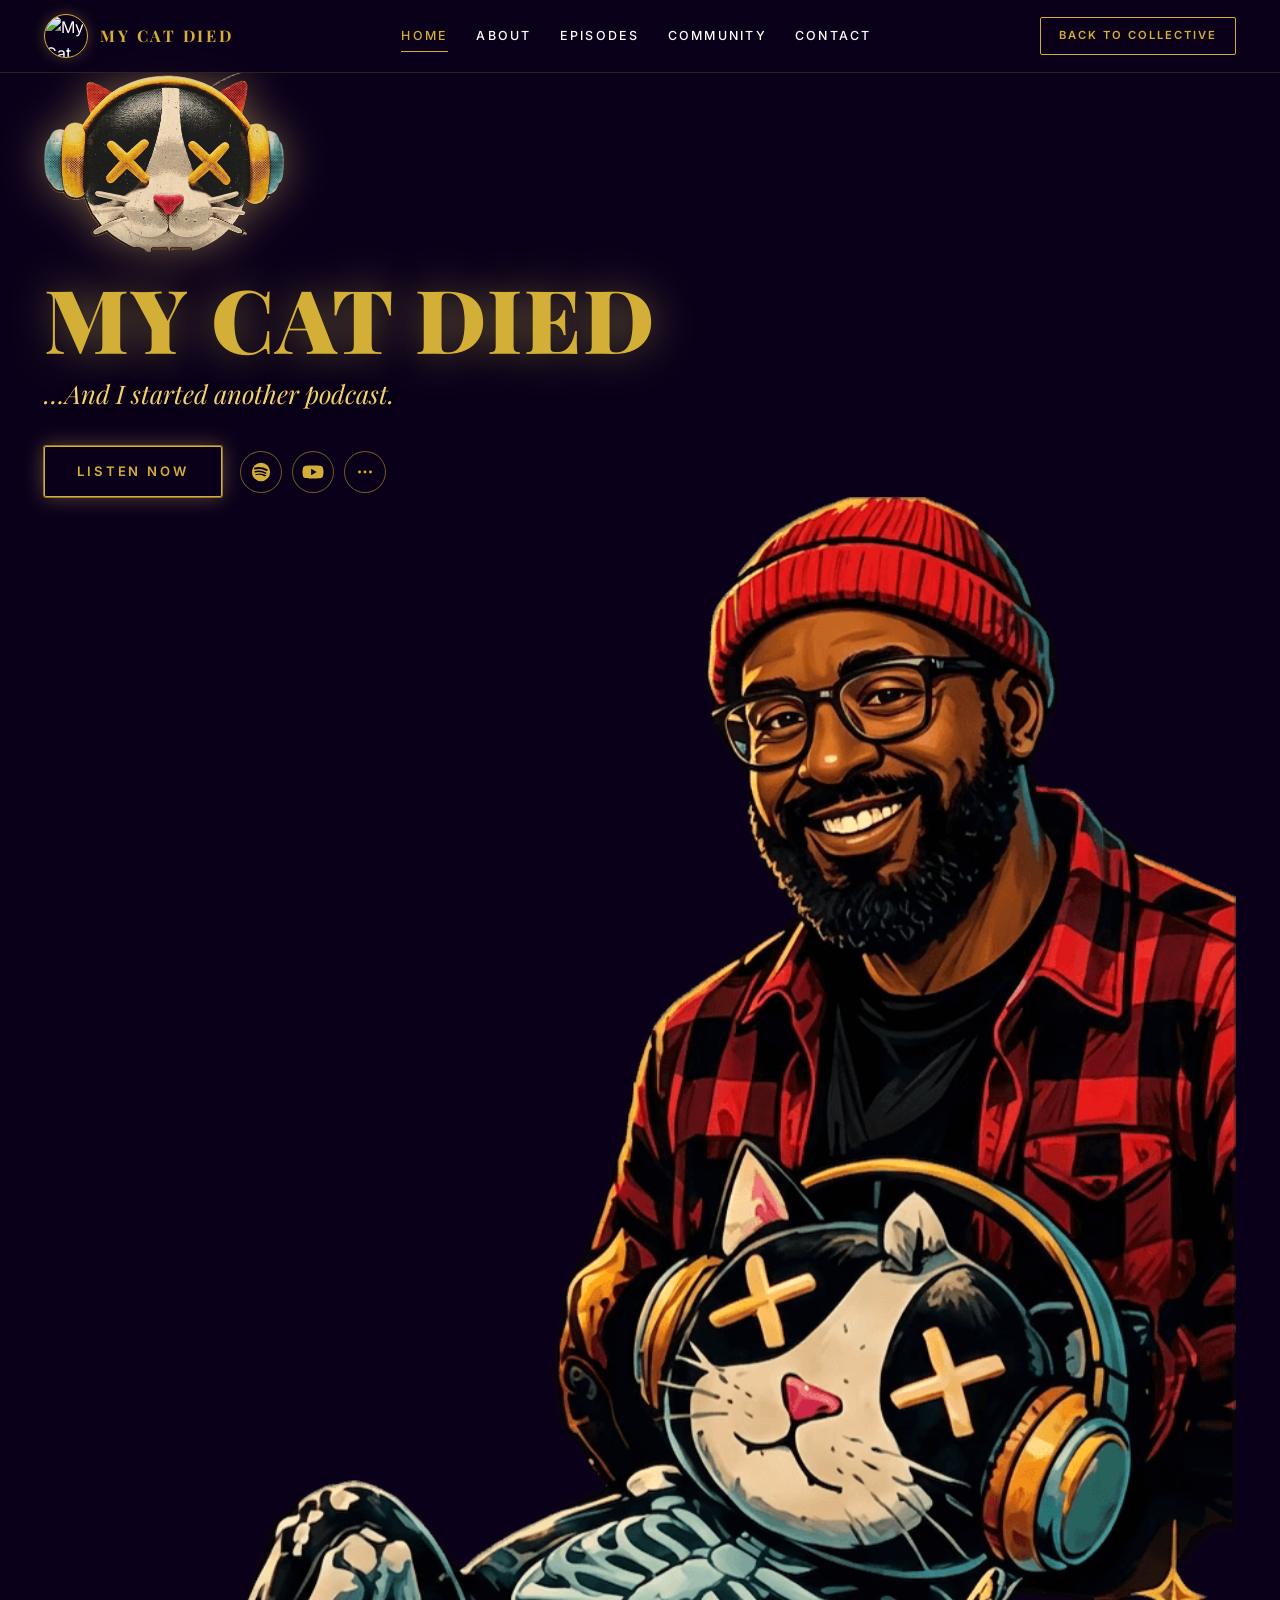
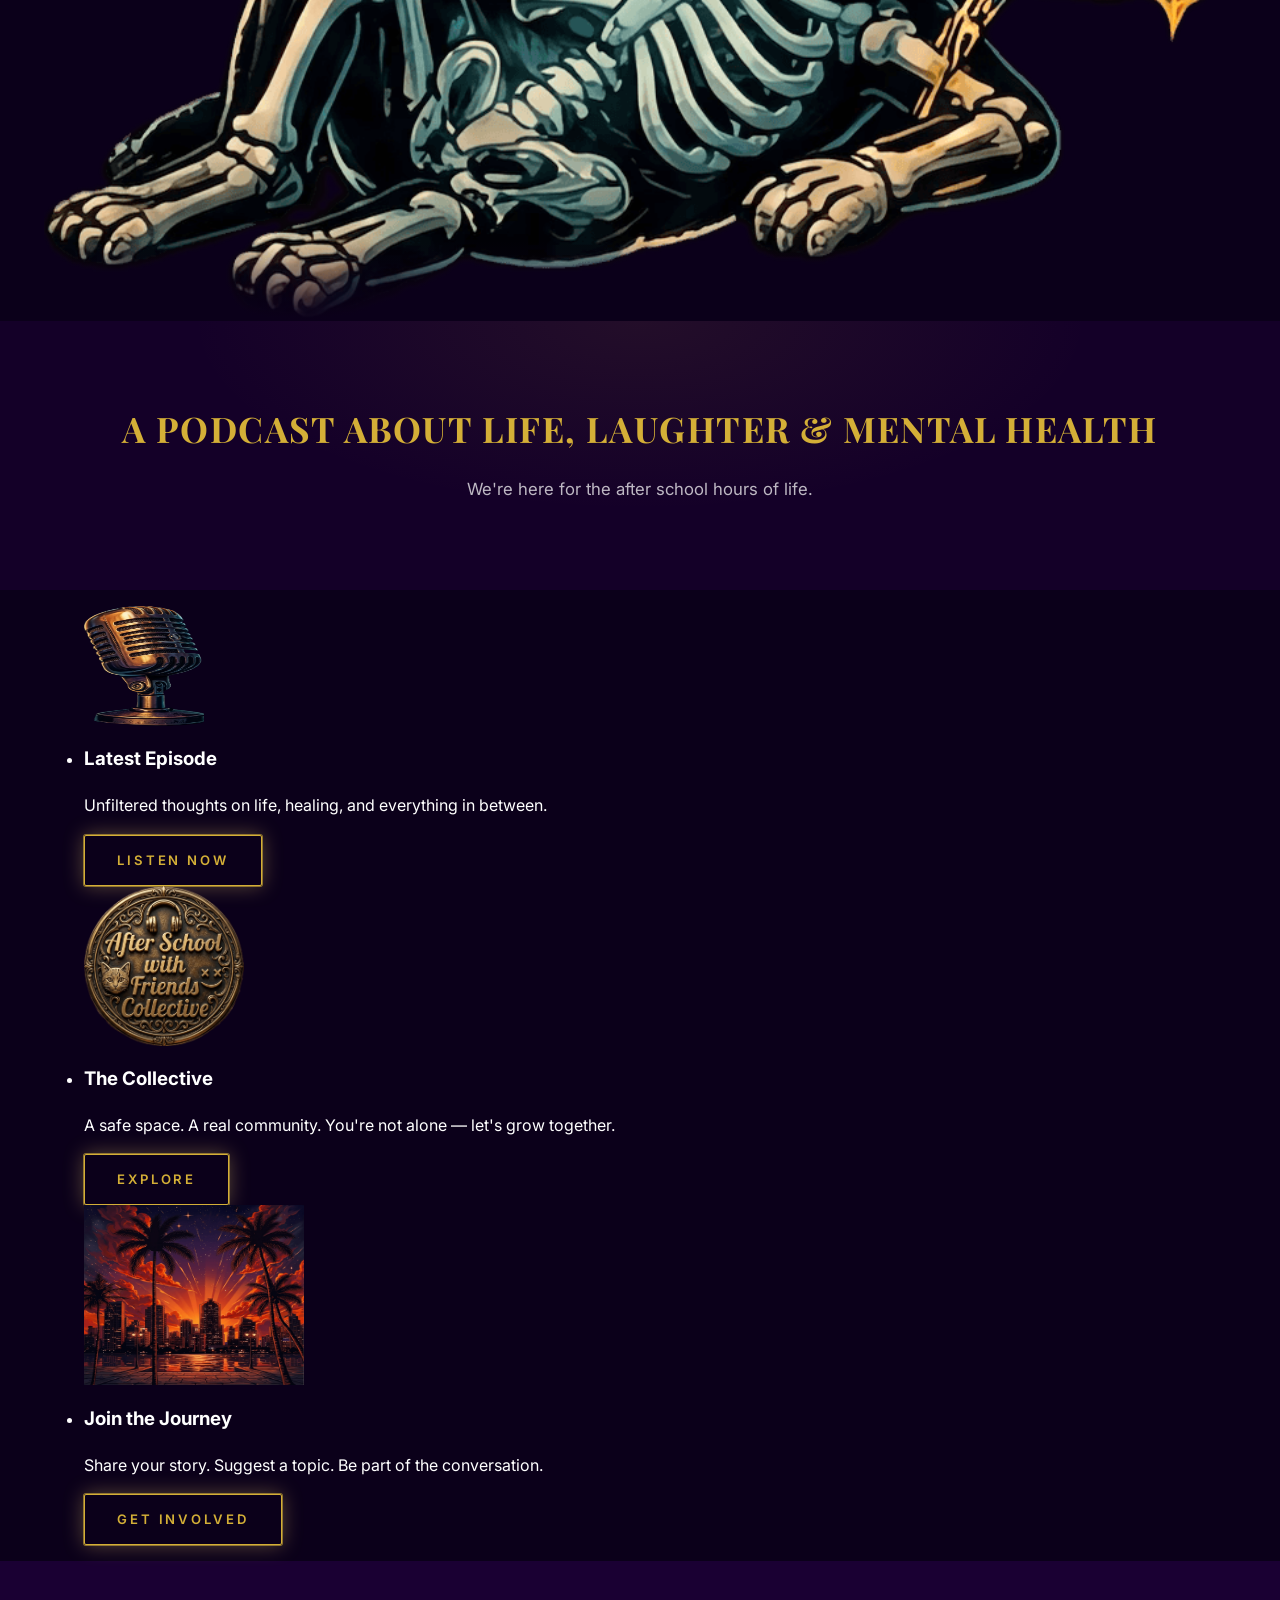
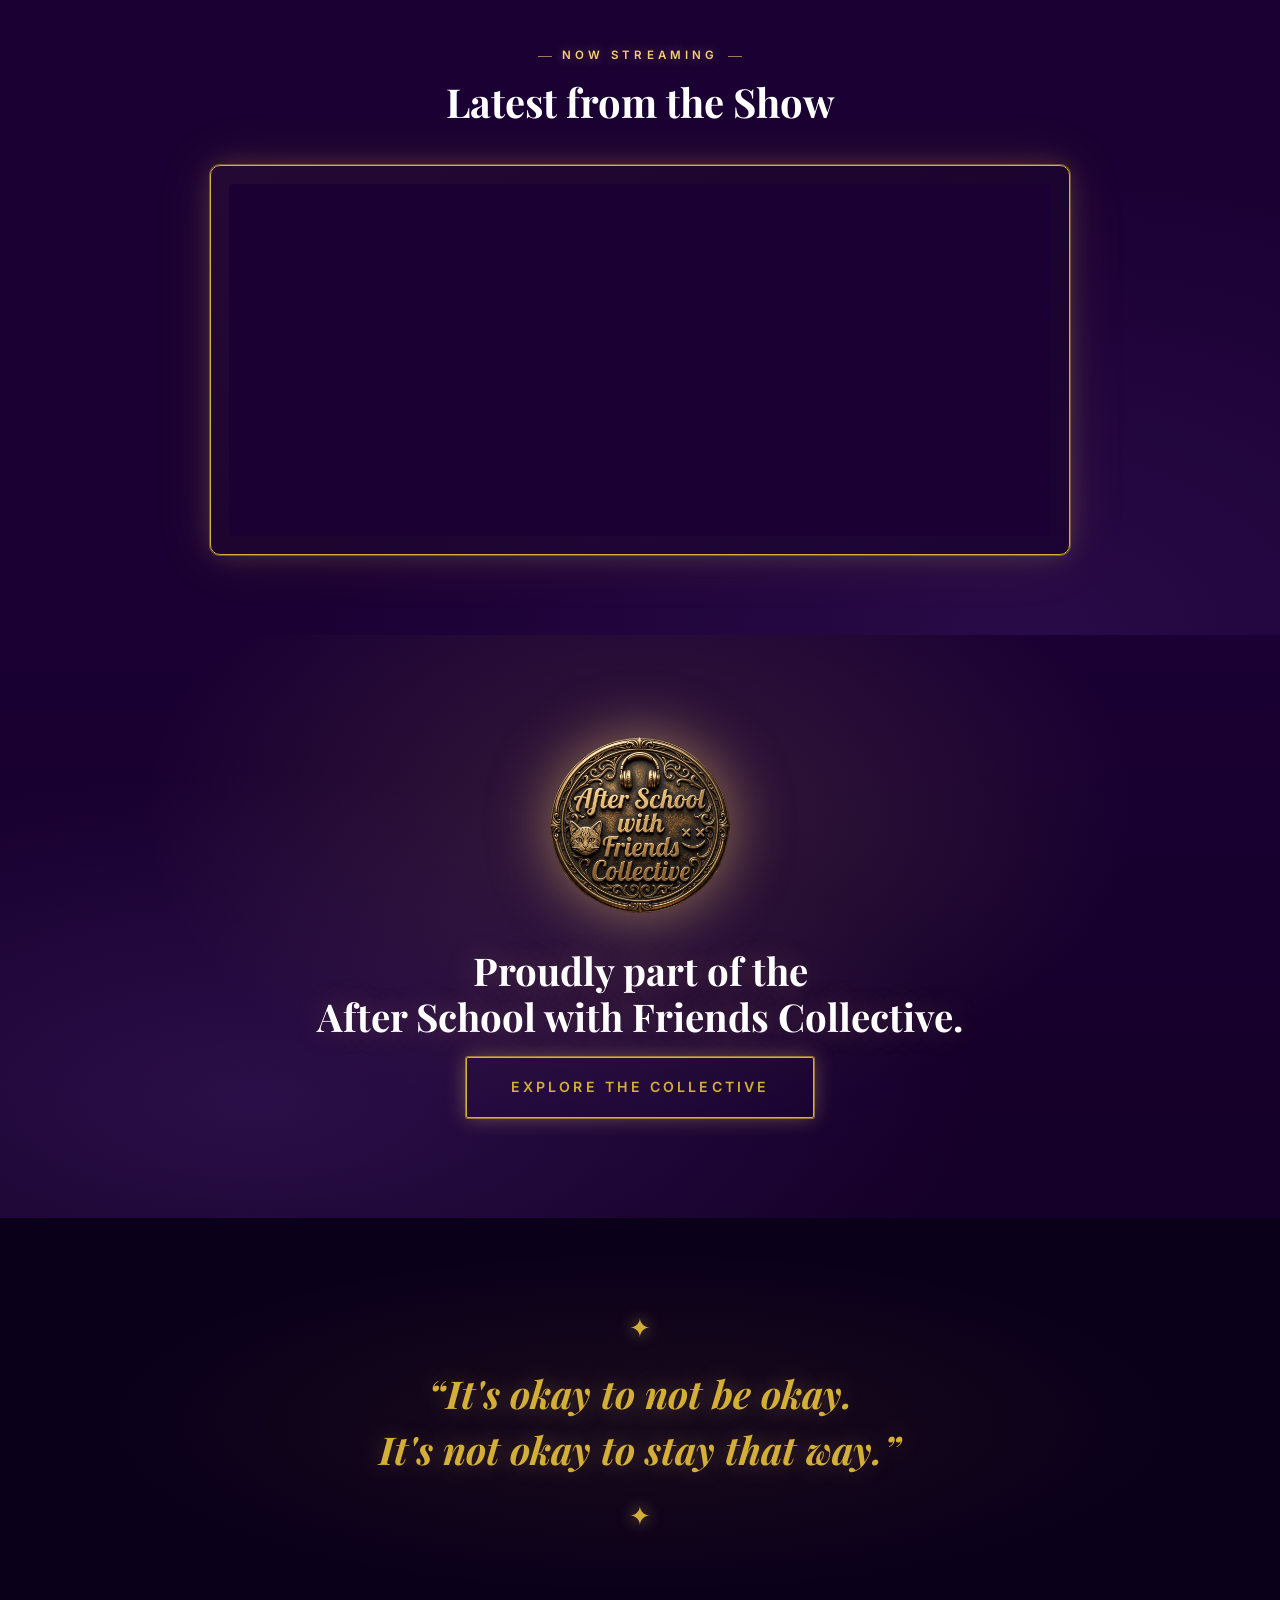
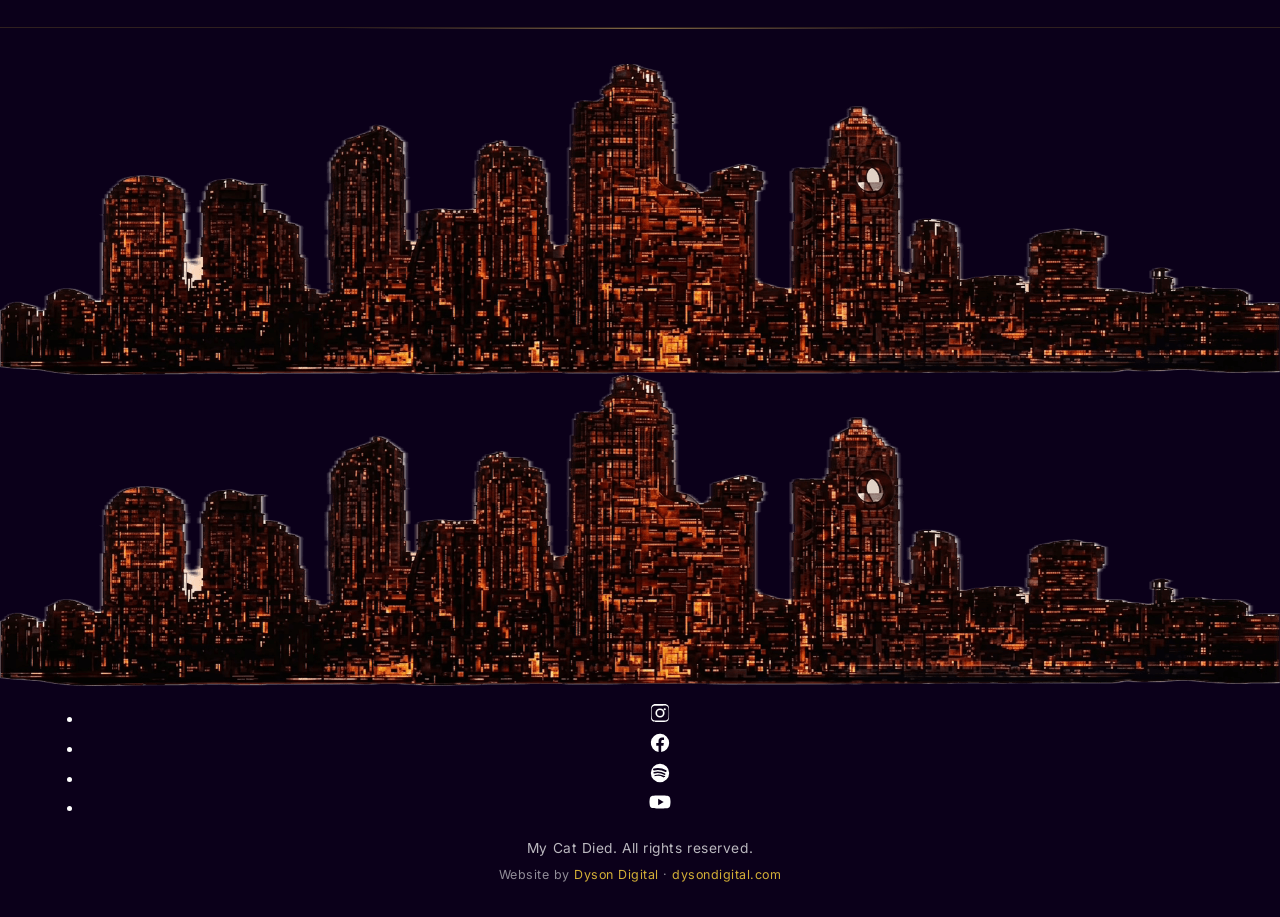
==== commit e82ce5e3: "Update logo image source in header" ====
--- a/index.html
+++ b/index.html
@@ -3,7 +3,7 @@
 <head>
   <meta charset="UTF-8" />
   <meta name="viewport" content="width=device-width, initial-scale=1.0" />
-  <meta name="theme-color" content="#140028" />
+  <meta name="theme-color" content="#0b001a" />
 
   <title>My Cat Died — A Podcast About Life, Laughter & Mental Health</title>
   <meta name="description" content="My Cat Died is a podcast about life, laughter & mental health. Hosted by Staffman. Proudly part of the After School with Friends Collective." />
@@ -71,11 +71,15 @@
 </head>
 <body>
 
+  <!-- Star background system (visible, animated) -->
+  <div class="page-bg" aria-hidden="true"></div>
+  <div class="page-overlay" aria-hidden="true"></div>
+
   <!-- ============== HEADER ============== -->
   <header class="site-header" id="siteHeader">
     <div class="container header-inner">
       <a href="index.html" class="brand" aria-label="My Cat Died home">
-        <img src="images/logo-cat.png" alt="My Cat Died" width="48" height="48" loading="eager" />
+        <img src="images/logo-main" alt="My Cat Died" width="48" height="48" loading="eager" />
         <span class="brand-text">MY CAT DIED</span>
       </a>
 
@@ -108,77 +112,104 @@
 
   <main>
 
-    <!-- ============== 1. HERO (LAYERED + VIDEO FOREGROUND) ============== -->
+    <!-- ============== 1. HERO — bright video, light overlay ============== -->
     <section class="hero" id="hero">
-      <!-- Layered background scene -->
-      <div class="hero-scene" aria-hidden="true">
-        <img class="layer layer-bg"        src="images/hero-bg.png"         alt="" loading="eager" />
-        <img class="layer layer-city-1"    src="images/hero-city.png"       alt="" loading="eager" />
-        <img class="layer layer-city-3"    src="images/hero-city3.png"      alt="" loading="eager" />
-        <img class="layer layer-palms"     src="images/hero-palms.png"      alt="" loading="eager" />
-        <img class="layer layer-ship-1"    src="images/hero-ship.png"       alt="" loading="lazy" />
-        <img class="layer layer-ship-2"    src="images/hero-spaceship2.png" alt="" loading="lazy" />
-        <img class="layer layer-ship-3"    src="images/hero-spaceship3.png" alt="" loading="lazy" />
-      </div>
-
-      <!-- Video foreground (the focal point) -->
-      <div class="hero-video-stage" aria-hidden="true">
-        <div class="hero-video-glow"></div>
-        <video
-          class="hero-video"
-          autoplay
-          muted
-          loop
-          playsinline
-          preload="metadata"
-          poster="images/host-main.png">
-          <source src="videos/hero-foreground.MP4" type="video/mp4" />
-        </video>
-      </div>
-
-      <!-- Hero copy -->
-      <div class="container hero-content">
-        <div class="hero-copy">
+      <!-- Floating ships (subtle motion) -->
+      <div class="hero-ships" aria-hidden="true">
+        <img class="ship ship-1" src="images/hero-ship.png" alt="" loading="lazy" />
+        <img class="ship ship-2" src="images/hero-spaceship2.png" alt="" loading="lazy" />
+        <img class="ship ship-3" src="images/hero-spaceship3.png" alt="" loading="lazy" />
+      </div>
+
+      <div class="container hero-grid">
+        <div class="hero-text">
           <img class="hero-logo" src="images/logo-main.png" alt="" width="280" height="200" loading="eager" />
-
           <h1 class="hero-title">MY CAT DIED</h1>
           <p class="hero-tagline">&hellip;And I started another podcast.</p>
 
           <div class="hero-ctas">
-            <a href="https://open.spotify.com/show/7yxQ1P6vtBlSaiVeNswRfO" class="btn btn-gold" target="_blank" rel="noopener">Listen Now</a>
+            <a href="https://www.youtube.com/" class="btn btn-gold" target="_blank" rel="noopener">Listen Now</a>
 
             <ul class="platform-icons" aria-label="Listen on">
               <li><a href="https://open.spotify.com/show/7yxQ1P6vtBlSaiVeNswRfO" target="_blank" rel="noopener" aria-label="Spotify" title="Spotify">
                 <svg viewBox="0 0 24 24" width="22" height="22" aria-hidden="true"><path fill="currentColor" d="M12 2a10 10 0 1 0 10 10A10 10 0 0 0 12 2Zm4.6 14.4a.7.7 0 0 1-1 .2A12 12 0 0 0 7 15.4a.7.7 0 1 1-.4-1.3 13.4 13.4 0 0 1 10.6 1.3.7.7 0 0 1 .4.9Zm1.2-2.7a.9.9 0 0 1-1.2.3 14.6 14.6 0 0 0-10.5-1.5.9.9 0 1 1-.5-1.7A16.4 16.4 0 0 1 17.6 12.5a.9.9 0 0 1 .2 1.2Zm.1-2.8a17.5 17.5 0 0 0-12-1.7 1.1 1.1 0 1 1-.6-2.1 19.7 19.7 0 0 1 13.5 1.9 1.1 1.1 0 0 1-1 1.9Z"/></svg>
               </a></li>
-              <li><a href="https://podcasts.google.com" target="_blank" rel="noopener" aria-label="Google Podcasts" title="Google Podcasts">
-                <svg viewBox="0 0 24 24" width="22" height="22" aria-hidden="true"><circle cx="12" cy="12" r="2.4" fill="currentColor"/><path d="M12 4v3M12 17v3M5 8v8M19 8v8M8.5 6v12M15.5 6v12" stroke="currentColor" stroke-width="2" stroke-linecap="round" fill="none"/></svg>
+              <li><a href="https://www.youtube.com/" target="_blank" rel="noopener" aria-label="YouTube" title="YouTube">
+                <svg viewBox="0 0 24 24" width="22" height="22" aria-hidden="true"><path fill="currentColor" d="M23 7.6a3 3 0 0 0-2.1-2.1C19.1 5 12 5 12 5s-7.1 0-8.9.5A3 3 0 0 0 1 7.6 31 31 0 0 0 .5 12 31 31 0 0 0 1 16.4a3 3 0 0 0 2.1 2.1C4.9 19 12 19 12 19s7.1 0 8.9-.5a3 3 0 0 0 2.1-2.1A31 31 0 0 0 23.5 12 31 31 0 0 0 23 7.6ZM10 15.5v-7l6 3.5Z"/></svg>
               </a></li>
-              <li><a href="#" target="_blank" rel="noopener" aria-label="More platforms" title="More platforms">
+              <li><a href="#" target="_blank" rel="noopener" aria-label="More platforms" title="More">
                 <svg viewBox="0 0 24 24" width="22" height="22" aria-hidden="true"><circle cx="6" cy="12" r="1.6" fill="currentColor"/><circle cx="12" cy="12" r="1.6" fill="currentColor"/><circle cx="18" cy="12" r="1.6" fill="currentColor"/></svg>
               </a></li>
             </ul>
           </div>
         </div>
-      </div>
+
+        <div class="hero-video-wrapper">
+          <div class="hero-video-glow" aria-hidden="true"></div>
+          <video
+            class="hero-video"
+            autoplay
+            muted
+            loop
+            playsinline
+            preload="metadata"
+            poster="images/host-main.png">
+            <source src="videos/hero-foreground.MP4" type="video/mp4" />
+          </video>
+        </div>
+      </div>
+
+      <div class="hero-overlay" aria-hidden="true"></div>
     </section>
 
     <!-- ============== 2. PODCAST STRIP ============== -->
     <section class="description">
       <div class="container reveal">
         <h2 class="description-title">A Podcast About Life, Laughter &amp; Mental Health</h2>
-        <p class="description-sub">Raw conversations. Real stories. A little humor. A lot of healing.</p>
         <p class="description-sub">We're here for the after school hours of life.</p>
       </div>
     </section>
 
-    <!-- ============== 3. FEATURED EPISODE ============== -->
+    <!-- ============== 3. THREE-COLUMN GRID ============== -->
+    <section class="trio">
+      <div class="container">
+        <ul class="trio-grid">
+          <li class="trio-card reveal">
+            <div class="trio-art">
+              <img src="images/mic-icon.png" alt="" width="120" height="120" loading="lazy" />
+            </div>
+            <h3 class="trio-title">Latest Episode</h3>
+            <p class="trio-text">Unfiltered thoughts on life, healing, and everything in between.</p>
+            <a href="https://www.youtube.com/" class="btn btn-gold btn-small" target="_blank" rel="noopener">Listen Now</a>
+          </li>
+
+          <li class="trio-card trio-card-center reveal">
+            <div class="trio-art">
+              <img src="images/collective-stamp.png" alt="After School with Friends Collective seal" width="160" height="160" loading="lazy" />
+            </div>
+            <h3 class="trio-title">The Collective</h3>
+            <p class="trio-text">A safe space. A real community. You're not alone — let's grow together.</p>
+            <a href="https://afterschoolspecialpodcast.com/collective.html" class="btn btn-gold btn-small" target="_blank" rel="noopener">Explore</a>
+          </li>
+
+          <li class="trio-card reveal">
+            <div class="trio-art">
+              <img src="images/hero-palms.png" alt="" width="220" height="180" loading="lazy" />
+            </div>
+            <h3 class="trio-title">Join the Journey</h3>
+            <p class="trio-text">Share your story. Suggest a topic. Be part of the conversation.</p>
+            <a href="contact.html" class="btn btn-gold btn-small">Get Involved</a>
+          </li>
+        </ul>
+      </div>
+    </section>
+
+    <!-- ============== 4. FEATURED SPOTIFY EMBED ============== -->
     <section class="featured" id="featured">
       <div class="container">
         <div class="section-head reveal">
-          <span class="section-kicker">Latest Episode</span>
-          <h2 class="section-title">Sunday Ramble</h2>
-          <p class="section-sub">Unfiltered thoughts on life, healing, and everything in between.</p>
+          <span class="section-kicker">Now Streaming</span>
+          <h2 class="section-title">Latest from the Show</h2>
         </div>
 
         <div class="featured-frame reveal">
@@ -195,19 +226,16 @@
       </div>
     </section>
 
-    <!-- ============== 4. PROUDLY PART OF ============== -->
+    <!-- ============== 5. PROUDLY PART OF ============== -->
     <section class="proudly" id="proudly">
-      <img class="proudly-watermark" src="images/collective-stamp.png" alt="" loading="lazy" aria-hidden="true" />
-
       <div class="container proudly-inner reveal">
-        <img class="proudly-stamp" src="images/collective-stamp.png" alt="After School with Friends Collective seal" width="200" height="200" loading="lazy" />
+        <img class="proudly-stamp" src="images/collective-stamp.png" alt="After School with Friends Collective seal" width="180" height="180" loading="lazy" />
         <h2 class="proudly-title">Proudly part of the<br/>After School with Friends Collective.</h2>
-        <p class="proudly-text">A safe space. A real community. You're not alone. Let's grow together.</p>
         <a href="https://afterschoolspecialpodcast.com/collective.html" class="btn btn-gold btn-large btn-glow" target="_blank" rel="noopener">Explore the Collective</a>
       </div>
     </section>
 
-    <!-- ============== 5. QUOTE ============== -->
+    <!-- ============== 6. QUOTE ============== -->
     <section class="quote-section">
       <div class="container reveal">
         <span class="quote-stars" aria-hidden="true">✦</span>
@@ -220,10 +248,30 @@
     </section>
   </main>
 
-  <!-- ============== FOOTER ============== -->
+  <!-- ============== ENHANCED FOOTER ============== -->
   <footer class="site-footer">
-    <div class="container">
-      <p class="footer-copy">&copy; 2026 After School Special Podcast. All rights reserved.</p>
+    <div class="footer-cities" aria-hidden="true">
+      <img class="footer-city footer-city-left" src="images/hero-city.png" alt="" loading="lazy" />
+      <img class="footer-city footer-city-right" src="images/hero-city.png" alt="" loading="lazy" />
+    </div>
+
+    <div class="container footer-inner">
+      <ul class="footer-socials" aria-label="Follow us">
+        <li><a href="https://www.instagram.com/" target="_blank" rel="noopener" aria-label="Instagram">
+          <svg viewBox="0 0 24 24" width="22" height="22" aria-hidden="true"><path fill="currentColor" d="M12 2.2c3.2 0 3.6 0 4.8.1 1.2 0 1.8.2 2.3.4.6.2 1 .5 1.4.9.4.4.7.9.9 1.4.2.5.4 1.1.4 2.3.1 1.2.1 1.6.1 4.7s0 3.5-.1 4.7c0 1.2-.2 1.8-.4 2.3-.2.6-.5 1-.9 1.4-.4.4-.9.7-1.4.9-.5.2-1.1.4-2.3.4-1.2.1-1.6.1-4.8.1s-3.6 0-4.8-.1c-1.2 0-1.8-.2-2.3-.4-.6-.2-1-.5-1.4-.9-.4-.4-.7-.9-.9-1.4-.2-.5-.4-1.1-.4-2.3C2.2 15.5 2.2 15.1 2.2 12s0-3.5.1-4.7c0-1.2.2-1.8.4-2.3.2-.6.5-1 .9-1.4.4-.4.9-.7 1.4-.9.5-.2 1.1-.4 2.3-.4C8.5 2.2 8.9 2.2 12 2.2Zm0 1.8c-3.1 0-3.5 0-4.7.1-1.1 0-1.7.2-2.1.3-.5.2-.9.4-1.3.8-.4.4-.6.8-.8 1.3-.1.4-.3 1-.3 2.1C2.8 9.5 2.8 9.9 2.8 12s0 2.5.1 3.7c0 1.1.2 1.7.3 2.1.2.5.4.9.8 1.3.4.4.8.6 1.3.8.4.1 1 .3 2.1.3 1.2.1 1.6.1 4.7.1s3.5 0 4.7-.1c1.1 0 1.7-.2 2.1-.3.5-.2.9-.4 1.3-.8.4-.4.6-.8.8-1.3.1-.4.3-1 .3-2.1.1-1.2.1-1.6.1-3.7s0-2.5-.1-3.7c0-1.1-.2-1.7-.3-2.1-.2-.5-.4-.9-.8-1.3-.4-.4-.8-.6-1.3-.8-.4-.1-1-.3-2.1-.3C15.5 4 15.1 4 12 4Zm0 3a5 5 0 1 1 0 10 5 5 0 0 1 0-10Zm0 1.8a3.2 3.2 0 1 0 0 6.4 3.2 3.2 0 0 0 0-6.4Zm5.2-2.1a1.2 1.2 0 1 1 0 2.4 1.2 1.2 0 0 1 0-2.4Z"/></svg>
+        </a></li>
+        <li><a href="https://www.facebook.com/" target="_blank" rel="noopener" aria-label="Facebook">
+          <svg viewBox="0 0 24 24" width="22" height="22" aria-hidden="true"><path fill="currentColor" d="M22 12a10 10 0 1 0-11.6 9.9v-7H7.9V12h2.5V9.8c0-2.5 1.5-3.9 3.8-3.9 1.1 0 2.2.2 2.2.2v2.5H15c-1.2 0-1.6.7-1.6 1.5V12h2.8l-.5 2.9h-2.4v7A10 10 0 0 0 22 12Z"/></svg>
+        </a></li>
+        <li><a href="https://open.spotify.com/show/7yxQ1P6vtBlSaiVeNswRfO" target="_blank" rel="noopener" aria-label="Spotify">
+          <svg viewBox="0 0 24 24" width="22" height="22" aria-hidden="true"><path fill="currentColor" d="M12 2a10 10 0 1 0 10 10A10 10 0 0 0 12 2Zm4.6 14.4a.7.7 0 0 1-1 .2A12 12 0 0 0 7 15.4a.7.7 0 1 1-.4-1.3 13.4 13.4 0 0 1 10.6 1.3.7.7 0 0 1 .4.9Zm1.2-2.7a.9.9 0 0 1-1.2.3 14.6 14.6 0 0 0-10.5-1.5.9.9 0 1 1-.5-1.7A16.4 16.4 0 0 1 17.6 12.5a.9.9 0 0 1 .2 1.2Zm.1-2.8a17.5 17.5 0 0 0-12-1.7 1.1 1.1 0 1 1-.6-2.1 19.7 19.7 0 0 1 13.5 1.9 1.1 1.1 0 0 1-1 1.9Z"/></svg>
+        </a></li>
+        <li><a href="https://www.youtube.com/" target="_blank" rel="noopener" aria-label="YouTube">
+          <svg viewBox="0 0 24 24" width="22" height="22" aria-hidden="true"><path fill="currentColor" d="M23 7.6a3 3 0 0 0-2.1-2.1C19.1 5 12 5 12 5s-7.1 0-8.9.5A3 3 0 0 0 1 7.6 31 31 0 0 0 .5 12 31 31 0 0 0 1 16.4a3 3 0 0 0 2.1 2.1C4.9 19 12 19 12 19s7.1 0 8.9-.5a3 3 0 0 0 2.1-2.1A31 31 0 0 0 23.5 12 31 31 0 0 0 23 7.6ZM10 15.5v-7l6 3.5Z"/></svg>
+        </a></li>
+      </ul>
+
+      <p class="footer-copy">My Cat Died. All rights reserved.</p>
       <p class="footer-credit">Website by <a href="https://dysondigital.com/" target="_blank" rel="noopener">Dyson Digital</a> &middot; <a href="https://dysondigital.com/" target="_blank" rel="noopener">dysondigital.com</a></p>
     </div>
   </footer>
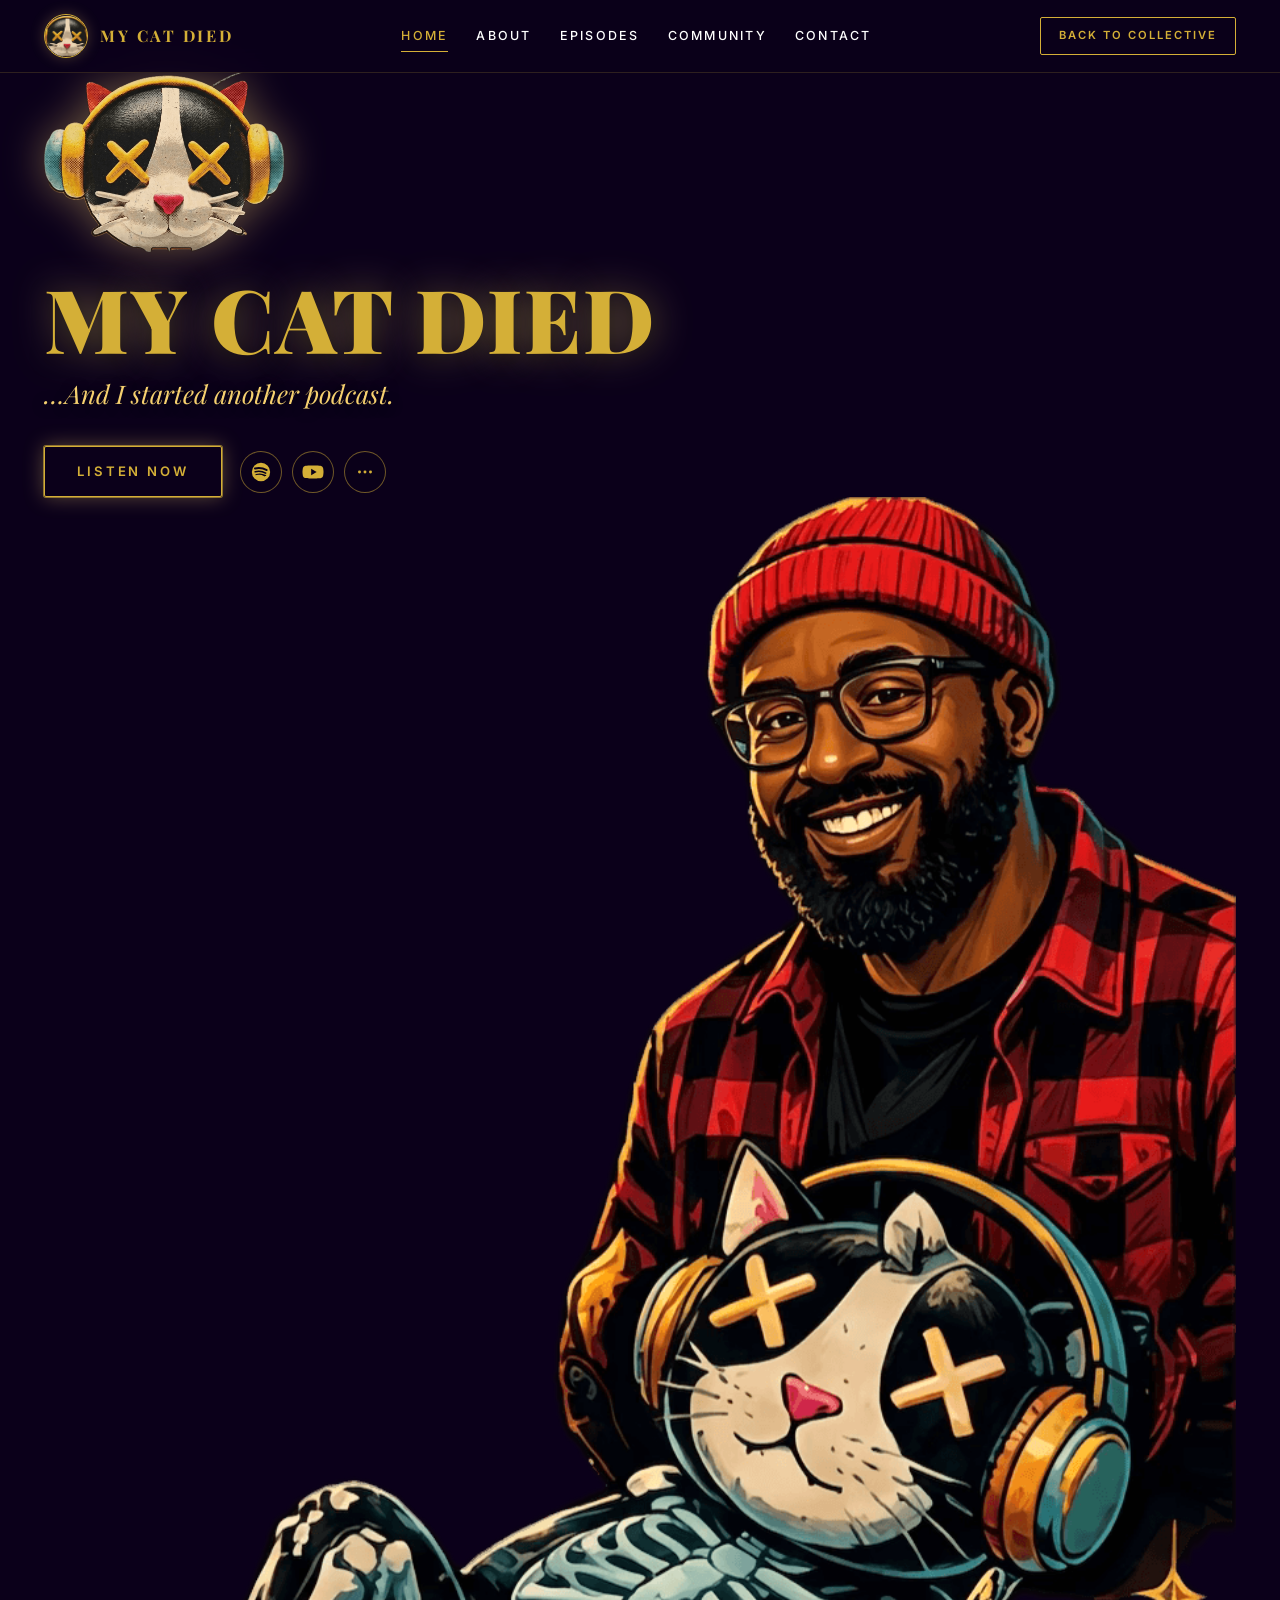
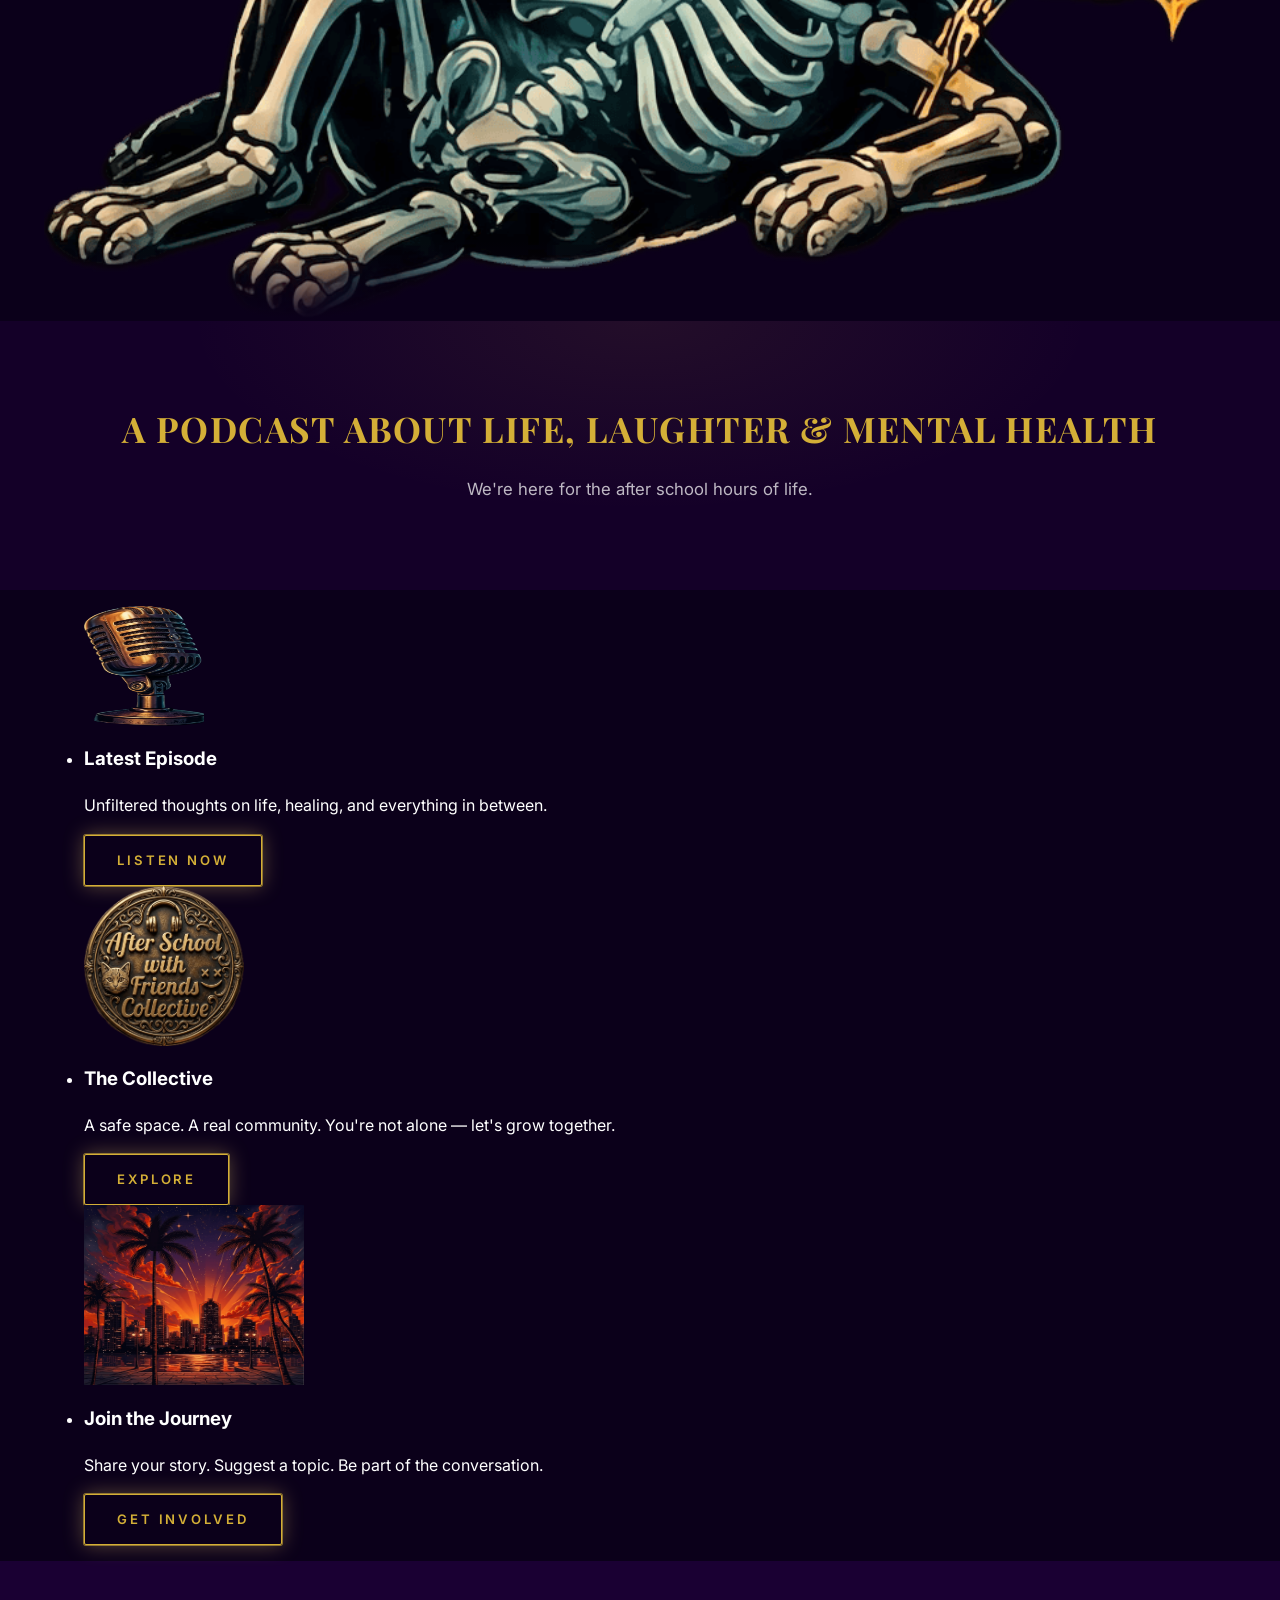
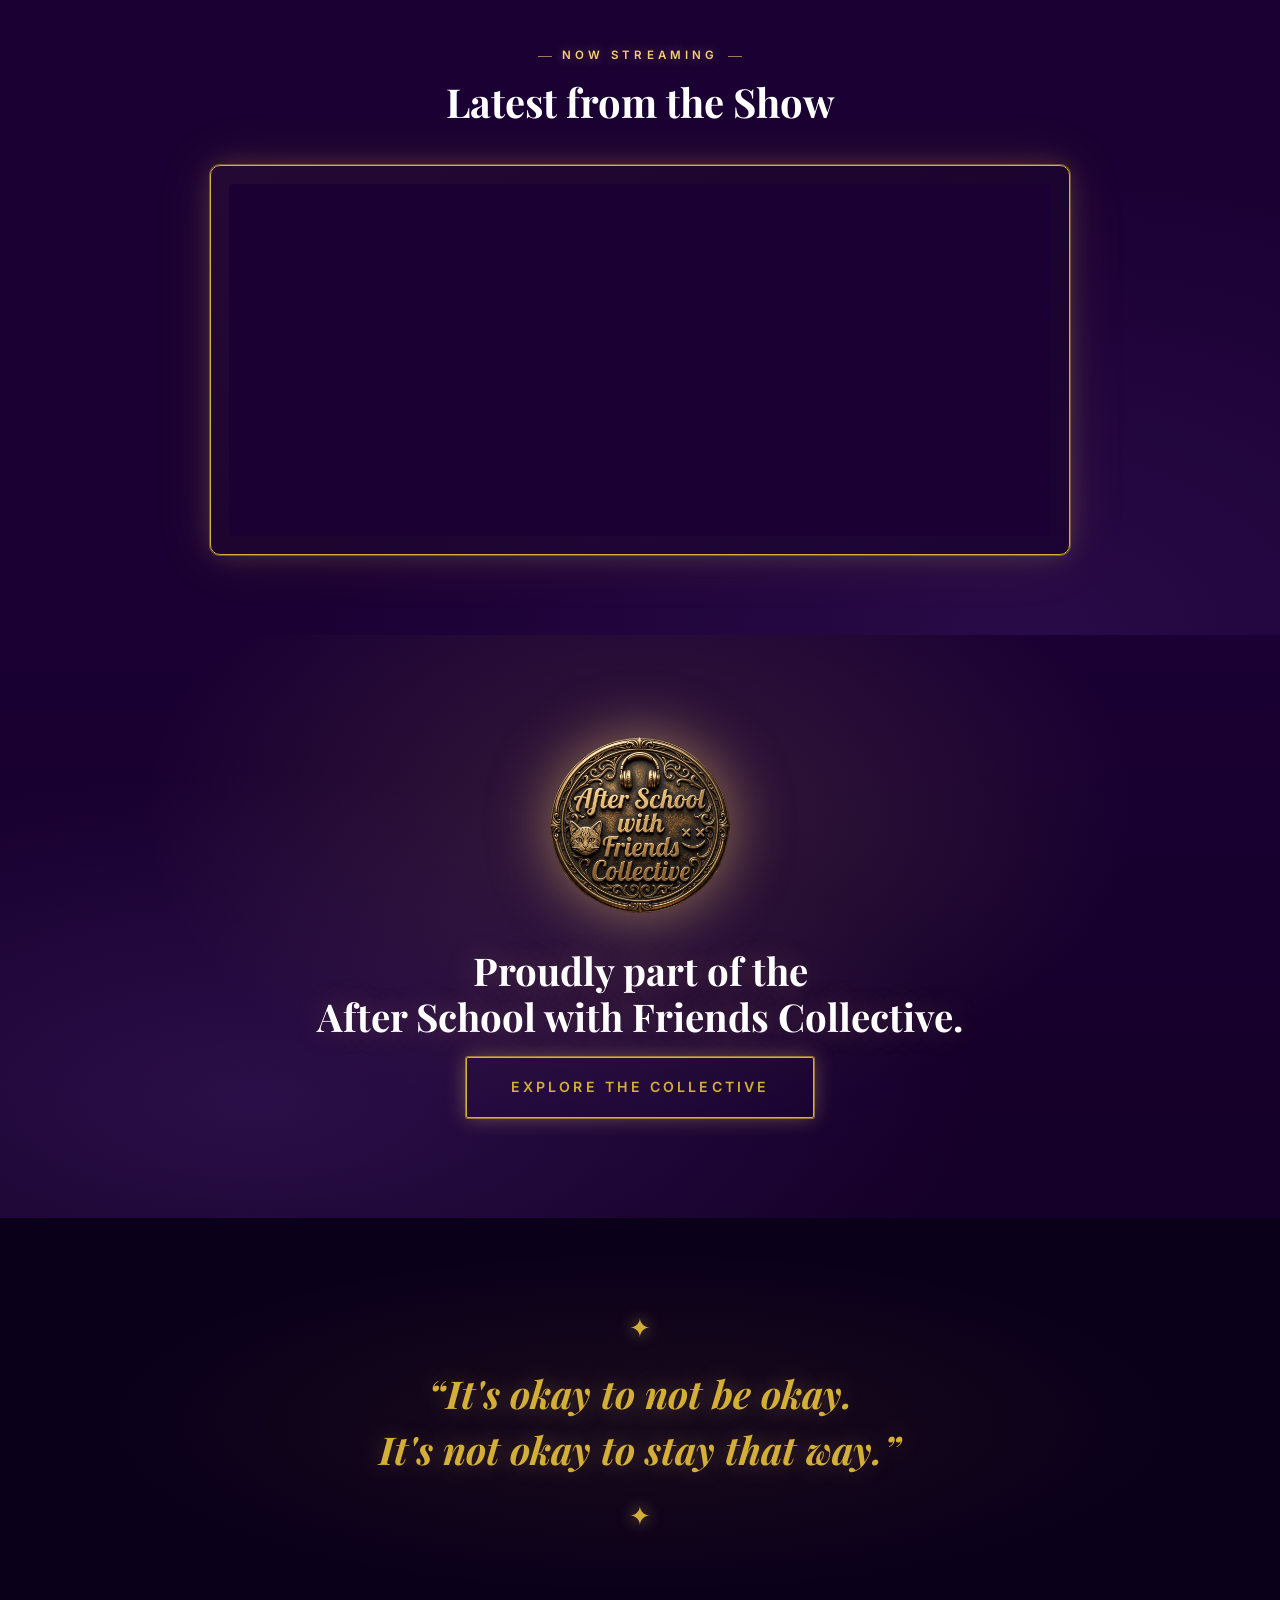
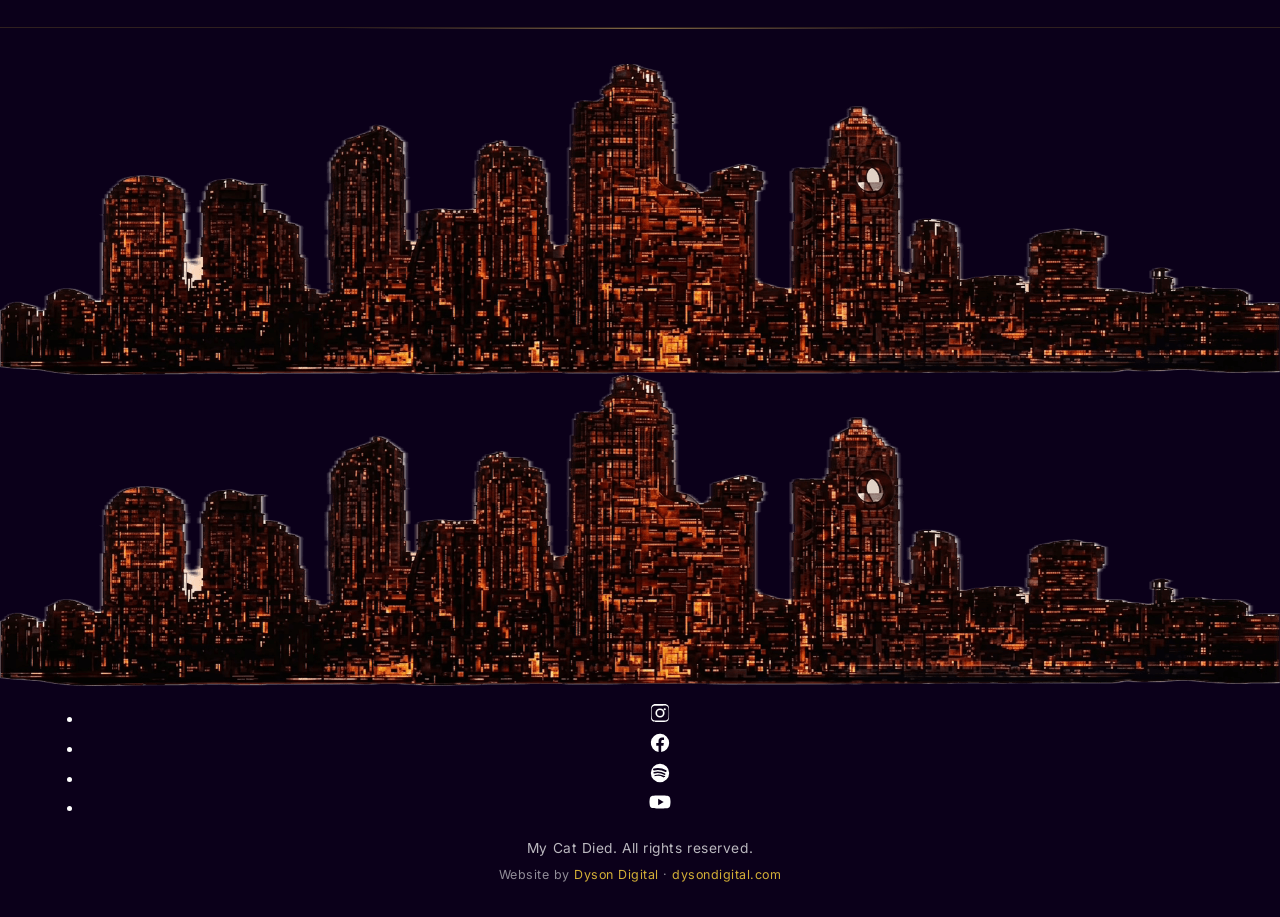
==== commit e37a4c5b: "Fix logo image source in header" ====
--- a/index.html
+++ b/index.html
@@ -21,9 +21,9 @@
   <meta name="twitter:description" content="A podcast about life, laughter & mental health." />
   <meta name="twitter:image" content="images/logo-main.png" />
 
-  <link rel="icon" type="image/png" href="images/logo-cat.png" />
-  <link rel="apple-touch-icon" href="images/logo-cat.png" />
-  <link rel="shortcut icon" href="images/logo-cat.png" />
+  <link rel="icon" type="image/png" href="images/logo-main.png" />
+  <link rel="apple-touch-icon" href="images/logo-main.png" />
+  <link rel="shortcut icon" href="images/logo-main.png" />
 
   <link rel="preconnect" href="https://fonts.googleapis.com" />
   <link rel="preconnect" href="https://fonts.gstatic.com" crossorigin />
@@ -76,10 +76,10 @@
   <div class="page-overlay" aria-hidden="true"></div>
 
   <!-- ============== HEADER ============== -->
-  <header class="site-header" id="siteHeader">
+   <header class="site-header" id="siteHeader">
     <div class="container header-inner">
       <a href="index.html" class="brand" aria-label="My Cat Died home">
-        <img src="images/logo-main" alt="My Cat Died" width="48" height="48" loading="eager" />
+        <img src="images/logo-main.png" alt="My Cat Died" width="48" height="48" loading="eager" />
         <span class="brand-text">MY CAT DIED</span>
       </a>
 
@@ -128,13 +128,13 @@
           <p class="hero-tagline">&hellip;And I started another podcast.</p>
 
           <div class="hero-ctas">
-            <a href="https://www.youtube.com/" class="btn btn-gold" target="_blank" rel="noopener">Listen Now</a>
+            <a href="https://www.youtube.com/playlist?list=PLUnJ58rriL2nVkKyARi2ZxRElRtIhyahf" class="btn btn-gold" target="_blank" rel="noopener">Listen Now</a>
 
             <ul class="platform-icons" aria-label="Listen on">
               <li><a href="https://open.spotify.com/show/7yxQ1P6vtBlSaiVeNswRfO" target="_blank" rel="noopener" aria-label="Spotify" title="Spotify">
                 <svg viewBox="0 0 24 24" width="22" height="22" aria-hidden="true"><path fill="currentColor" d="M12 2a10 10 0 1 0 10 10A10 10 0 0 0 12 2Zm4.6 14.4a.7.7 0 0 1-1 .2A12 12 0 0 0 7 15.4a.7.7 0 1 1-.4-1.3 13.4 13.4 0 0 1 10.6 1.3.7.7 0 0 1 .4.9Zm1.2-2.7a.9.9 0 0 1-1.2.3 14.6 14.6 0 0 0-10.5-1.5.9.9 0 1 1-.5-1.7A16.4 16.4 0 0 1 17.6 12.5a.9.9 0 0 1 .2 1.2Zm.1-2.8a17.5 17.5 0 0 0-12-1.7 1.1 1.1 0 1 1-.6-2.1 19.7 19.7 0 0 1 13.5 1.9 1.1 1.1 0 0 1-1 1.9Z"/></svg>
               </a></li>
-              <li><a href="https://www.youtube.com/" target="_blank" rel="noopener" aria-label="YouTube" title="YouTube">
+              <li><a href="https://www.youtube.com/playlist?list=PLUnJ58rriL2nVkKyARi2ZxRElRtIhyahf" target="_blank" rel="noopener" aria-label="YouTube" title="YouTube">
                 <svg viewBox="0 0 24 24" width="22" height="22" aria-hidden="true"><path fill="currentColor" d="M23 7.6a3 3 0 0 0-2.1-2.1C19.1 5 12 5 12 5s-7.1 0-8.9.5A3 3 0 0 0 1 7.6 31 31 0 0 0 .5 12 31 31 0 0 0 1 16.4a3 3 0 0 0 2.1 2.1C4.9 19 12 19 12 19s7.1 0 8.9-.5a3 3 0 0 0 2.1-2.1A31 31 0 0 0 23.5 12 31 31 0 0 0 23 7.6ZM10 15.5v-7l6 3.5Z"/></svg>
               </a></li>
               <li><a href="#" target="_blank" rel="noopener" aria-label="More platforms" title="More">
@@ -180,7 +180,7 @@
             </div>
             <h3 class="trio-title">Latest Episode</h3>
             <p class="trio-text">Unfiltered thoughts on life, healing, and everything in between.</p>
-            <a href="https://www.youtube.com/" class="btn btn-gold btn-small" target="_blank" rel="noopener">Listen Now</a>
+            <a href="https://www.youtube.com/playlist?list=PLUnJ58rriL2nVkKyARi2ZxRElRtIhyahf" class="btn btn-gold btn-small" target="_blank" rel="noopener">Listen Now</a>
           </li>
 
           <li class="trio-card trio-card-center reveal">
